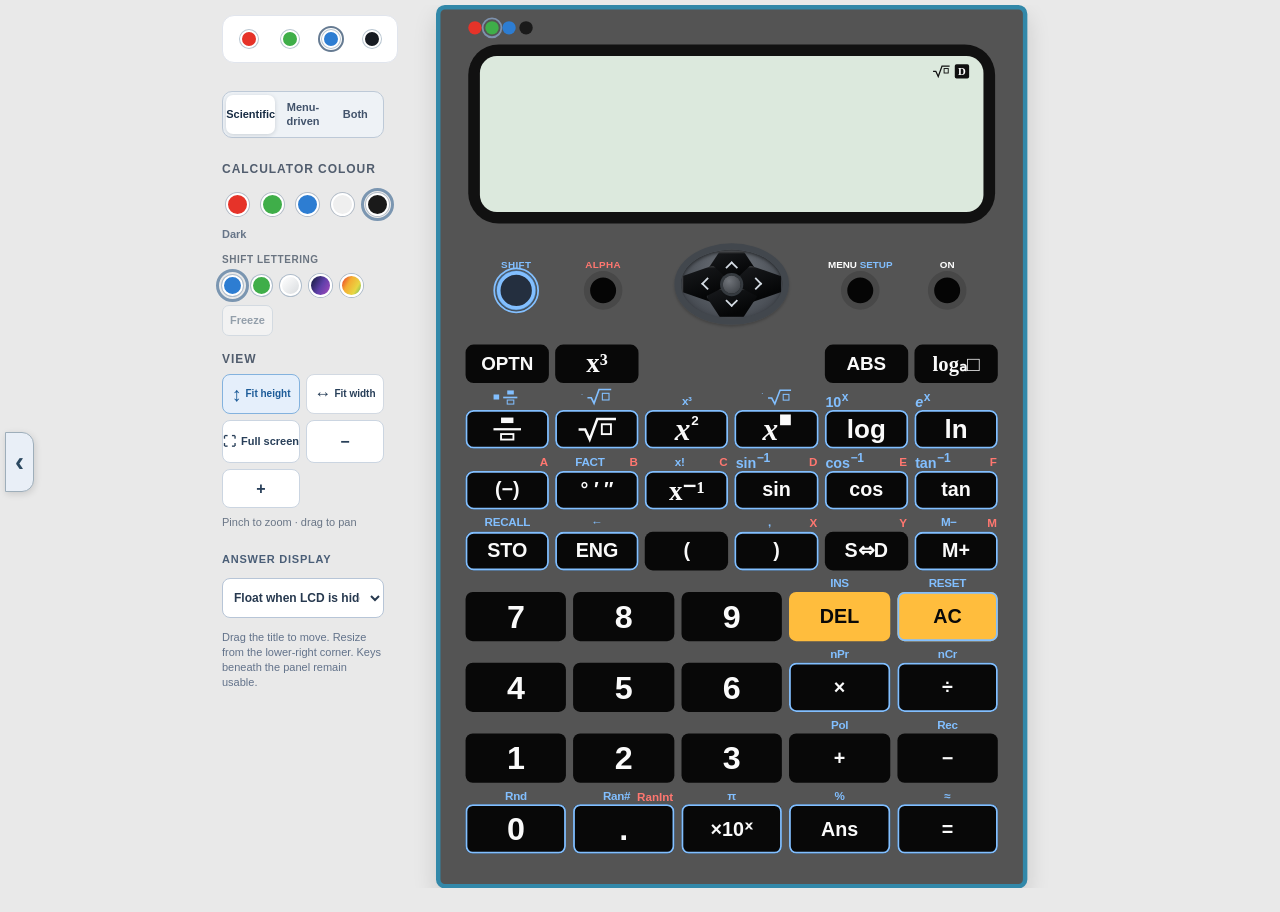
==== index.html @ 98db5b5f "Stretch the scientific LCD status row to the right edge" ====
<!doctype html><html lang="en"><head><meta charset="UTF-8"><meta name="viewport" content="width=device-width, initial-scale=1"><link rel="icon" type="image/svg+xml" href="./favicon.svg?v=1" sizes="any"><title>Cal</title><style>
:root{font-family:Arial,Helvetica,sans-serif;color:#1b1b1b}*{box-sizing:border-box}body{margin:0;background:#eef0f3;padding:20px 8px 45px}.layout{margin:auto;max-width:950px;display:flex;gap:30px;align-items:flex-start;justify-content:center}.calculator{width:min(100%,540px);flex:none;background:#fcfcfb;border:2px solid #3a3a3a;border-radius:56px 56px 66px 66px;padding:29px 25px 32px;box-shadow:0 12px 35px #0002}.brand{display:flex;justify-content:space-between;align-items:center;font-size:15px;font-weight:700}.brand strong{font-size:21px;letter-spacing:2px}.brandtitle{text-align:center;letter-spacing:5px;color:#83365b;font-size:21px;font-weight:700;margin:21px 0 13px}.screenframe{border:2px solid #333;border-radius:22px;padding:19px 15px 17px;margin-bottom:21px}.screen{height:138px;border:2px solid #555;border-radius:12px;background:#e3ebdc;padding:10px;display:flex;flex-direction:column;justify-content:space-between;overflow:hidden}.status{font-size:12px;display:flex;gap:15px}.expression{min-height:24px;text-align:right;font-size:18px;overflow-wrap:anywhere}.result{text-align:right;font-size:28px;font-weight:600;overflow-wrap:anywhere}.error{font-size:15px;color:#a00}.top{display:grid;grid-template-columns:1fr 1fr 2fr 1fr 1fr;align-items:center;gap:8px;margin:5px 0 18px}.roundgroup{text-align:center;font-size:12px;font-weight:bold}.roundgroup>button{width:49px;height:49px;border-radius:50%;background:white;border:3px double #333;cursor:pointer}.roundgroup .keylabel{display:block;font-size:11px}.active{background:#eee7a5!important}.roundgroup.alpha{color:#8a3459}.nav{border:3px double #333;border-radius:48%;display:grid;grid-template-columns:repeat(3,1fr);grid-template-rows:repeat(3,18px);padding:4px}.nav button{background:#f9f9f9;border:1px solid #444;cursor:pointer;font-size:14px}.nav button:first-child{grid-column:2}.nav button:nth-child(2){grid-column:1;grid-row:2}.nav button:nth-child(3){grid-column:3;grid-row:2}.nav button:nth-child(4){grid-column:2;grid-row:3}.keys{display:grid;grid-template-columns:repeat(6,minmax(0,1fr));column-gap:9px;row-gap:6px}.keys button{position:relative;min-width:0;padding:13px 1px 5px;height:67px;background:transparent;border:0;cursor:pointer;font-weight:700}.keys .keyname{display:flex;align-items:center;justify-content:center;border:2px solid #222;border-radius:8px;background:#fff;min-height:39px;font-size:clamp(13px,3vw,20px);white-space:nowrap;box-shadow:0 1px 0 #aaa}.keys button.number .keyname,.keys button.numeric .keyname{font-size:30px;border-radius:9px}.keys button.equal .keyname,.keys button.ac .keyname{border-radius:24px}.keys .upper{display:block;position:absolute;top:0;left:0;right:0;font-size:11px;height:13px;color:#828366;overflow:hidden;white-space:nowrap}.keys .upper:empty{display:none}.keys .alphas{color:#87365e}.keys button:active .keyname{background:#dce6f3;transform:translateY(1px)}.keys button:focus-visible{outline:3px solid #357edd;border-radius:8px}.spanrow{grid-column:span 6;display:grid;grid-template-columns:repeat(6,minmax(0,1fr));gap:9px}.spanrow.five{grid-template-columns:repeat(5,1fr)}.spanrow.five button{height:82px}.spanrow.five .keyname{min-height:55px}.side{flex:1;max-width:330px;background:white;border:1px solid #d4d8df;border-radius:15px;padding:19px}.side h1{font-size:19px}.side h2{font-size:16px}.side p{font-size:14px;line-height:1.45}.history{list-style:none;padding:0;max-height:300px;overflow:auto}.history li{margin:9px 0;border-bottom:1px solid #ddd}.history button{border:0;background:none;text-align:left;width:100%;cursor:pointer;overflow-wrap:anywhere}.history span{display:block;text-align:right;font-weight:bold}.clearhistory{padding:8px;background:#eee;border:1px solid #ccc;border-radius:7px}.muted{color:#555}.small{font-size:12px!important}@media(max-width:780px){.layout{display:block;max-width:540px}.calculator{width:100%;padding:22px 14px 26px;border-radius:42px}.side{max-width:none;margin-top:18px}.keys{gap:5px}.keys button{height:62px}.keys .keyname{font-size:15px;min-height:36px}.keys button.number .keyname,.keys button.numeric .keyname{font-size:26px}.spanrow{gap:5px}.spanrow.five{gap:5px}.spanrow.five button{height:77px}.top{gap:4px}.roundgroup>button{width:43px;height:43px}.brand strong{font-size:18px}}
</style><style id="reference-fidelity">
:root{--shift-label:#77713e;--alpha-label:#872c55}
body.night,body.dark,[data-theme="dark"]{--shift-label:#eee5a0;--alpha-label:#ff9cc8}
.roundgroup:first-child .keylabel{color:var(--shift-label);font-weight:800;letter-spacing:.4px}
.roundgroup.alpha .keylabel{color:var(--alpha-label);font-weight:800;letter-spacing:.4px}
.keys .upper{color:var(--shift-label);font-size:12px;font-weight:750;overflow:visible;letter-spacing:-.3px}
.keys .upper.alphas{color:var(--alpha-label)}
.top{grid-template-columns:1fr 1fr 2.6fr 1fr 1fr;gap:8px;align-items:start;margin:8px 0 10px}
.roundgroup>button{width:49px;height:49px;border:3px double currentColor}
.nav{width:100%;height:92px;border:4px double #333;border-radius:50%;transform:translateY(-6px);grid-template-rows:repeat(3,1fr);padding:6px;overflow:hidden}
.nav button{border:1.5px solid #333;background:#fff;font-size:15px}
.nav button:first-child{border-radius:50% 50% 12% 12%}
.nav button:nth-child(2){border-radius:50% 10% 10% 50%}
.nav button:nth-child(3){border-radius:10% 50% 50% 10%}
.nav button:nth-child(4){border-radius:12% 12% 50% 50%}
.keys .spanrow:first-child{display:grid;grid-template-columns:repeat(6,minmax(0,1fr));gap:9px;margin-top:0}
.keys .spanrow:first-child button{grid-column:span 1!important}
.keys .spanrow:first-child button:nth-child(1){grid-column:1!important}
.keys .spanrow:first-child button:nth-child(2){grid-column:2!important}
.keys .spanrow:first-child button:nth-child(3){grid-column:5!important}
.keys .spanrow:first-child button:nth-child(4){grid-column:6!important}
.keys .keyname{border:2px solid #171717;border-radius:9px}
.keys button:focus-visible .keyname{outline:2px solid #2474cf;outline-offset:2px}
.keys button[data-key="square"] .keyname,.keys button[data-key="sqrt"] .keyname,.keys button[data-key="^"] .keyname{font-family:Georgia,'Times New Roman',serif;font-style:italic;font-size:24px}
@media(max-width:570px){.nav{height:76px}.top{gap:3px}.keys .spanrow:first-child{gap:5px}.keys .upper{font-size:10px}.roundgroup>button{width:40px;height:40px}}
</style><style id="alpha-legends">
:root{--secondary-ink:#827d4d;--alpha-ink:#89365d}
body.theme-dark,body.dark{--secondary-ink:#e5d58d;--alpha-ink:#ffa5d3}
.keys button[data-alpha]{position:relative}
.keys .alpha-legend{position:absolute;top:0;right:2px;z-index:1;color:var(--alpha-ink);font-family:Arial,sans-serif;font-weight:800;font-size:13px}
.keys button[data-alpha] .upper{text-align:left;padding-left:4px;padding-right:20px;color:var(--secondary-ink)}
.keys button[data-alpha] .keyname{font-family:inherit}
#keys button[data-alpha].alpha-ready .keyname{color:var(--alpha-ink)}
</style><style id="casio-dark-reference">
:root{--shift-label:#ffd34d;--alpha-label:#f16a7a;--secondary-ink:#ffd34d;--alpha-ink:#f16a7a}
body{background:#e9e9e9!important;color:#f4f4f4}
.calculator{background:#545454!important;border:2px solid #404040!important;box-shadow:0 8px 25px #0002!important}
.brand{color:#fff}.brandtitle{color:#ff7a89!important}
.screenframe{background:#111;border:0!important;border-radius:34px!important;padding:14px!important}
.screen{background:#d8e4d7!important;color:#131b16!important;border:0!important;border-radius:18px!important}
.screen .status,.screen .expression,.screen .result{color:#111!important}
.keys .keyname{background:#080808!important;color:#fafafa!important;border:0!important;border-radius:11px!important;box-shadow:none!important}
.keys .keyname:active,.keys button:active .keyname{background:#242424!important}
.keys button.ac .keyname,.keys button[data-key="DEL"] .keyname{background:#ffbe3f!important;color:#080808!important}
.keys .upper{color:#ffd34d!important}
.keys .alpha-legend,.keys .upper.alphas{color:#ff798c!important}
.keys button.alpha-ready .keyname{color:#ff9bae!important}
.roundgroup .keylabel{color:#fff!important}
.roundgroup:first-child .keylabel{color:#ffd34d!important}
.roundgroup.alpha .keylabel{color:#ff798c!important}
.roundgroup>button{background:#050505!important;border:7px solid #484848!important;box-shadow:none!important}
.roundgroup>button.active{background:#ffe07b!important}
.nav{background:#444!important;border:9px solid #474747!important;border-radius:50%!important}
.nav button{background:#050505!important;border:1px solid #484848!important;color:#fff!important}
.side{background:#404040!important;color:#fff!important;border-color:#676767!important}
.side .muted,.side .small,.side .extnote{color:#ddd!important}
.side button,.side .extgrid button{background:#171717!important;color:#fff!important;border:1px solid #888!important}
.side .history li{border-color:#666!important}
.theme-switch{display:flex;align-items:center;justify-content:center;gap:8px;margin:0 auto 15px;max-width:540px}
.theme-switch button{border:1px solid #555;border-radius:20px;padding:8px 16px;background:#202020;color:#fff;font-weight:700;cursor:pointer}
.theme-switch button[aria-pressed="true"]{background:#ffbe3f;color:#111;border-color:#ffbe3f}
body.light{background:#eef0f3!important;color:#202020}
body.light .calculator{background:#fcfcfb!important;border-color:#444!important}
body.light .screenframe{background:#fafafa!important;border:2px solid #444!important}
body.light .screen{background:#e3ebdc!important}
body.light .keys .keyname{background:#fff!important;color:#151515!important;border:2px solid #202020!important}
body.light .keys button.ac .keyname,body.light .keys button[data-key="DEL"] .keyname{background:#fff!important;color:#111!important}
body.light .keys .upper{color:#827d4d!important}
body.light .keys .alpha-legend{color:#8a365c!important}
body.light .roundgroup>button{background:#fff!important;border:3px double #333!important}
body.light .nav{background:#fff!important;border:4px double #333!important}
body.light .nav button{background:#fff!important;color:#111!important}
body.light .side{background:#fff!important;color:#111!important;border-color:#ccc!important}
body.light .side .muted,body.light .side .small,body.light .side .extnote{color:#555!important}
body.light .side button,body.light .side .extgrid button{background:#eee!important;color:#111!important}
body.light .roundgroup .keylabel{color:#111!important}
body.light .roundgroup:first-child .keylabel{color:#827d4d!important}
body.light .roundgroup.alpha .keylabel{color:#8a365c!important}
body.light .theme-switch button{background:#fff;color:#111}
body.light .theme-switch button[aria-pressed="true"]{background:#333;color:#fff}
</style><style id="theme-controls-visible">
.theme-switch{position:sticky!important;top:0;z-index:9999;display:flex!important;justify-content:center!important;gap:9px!important;max-width:none!important;margin:0 auto 12px!important;padding:10px 12px!important;background:#202020!important;border-bottom:2px solid #ffbe3f!important;box-shadow:0 3px 14px #0004!important}
.theme-switch button{display:inline-flex!important;align-items:center;justify-content:center;min-width:115px!important;min-height:45px!important;font-size:16px!important;background:#353535!important;color:#fff!important;border:2px solid #999!important;border-radius:12px!important;cursor:pointer!important}
.theme-switch button[aria-pressed="true"]{background:#ffbe3f!important;color:#111!important;border-color:#ffbe3f!important}
body.light .theme-switch{background:#eeeeee!important;border-bottom-color:#555!important}
body.light .theme-switch button{color:#111!important;background:#fff!important}
body.light .theme-switch button[aria-pressed="true"]{background:#262626!important;color:#fff!important}
</style><style id="orange-action-keys">
/* Reference photograph: DEL and AC both amber/orange in night mode */
body:not(.light) #keys button[data-key="DEL"] .keyname,
body:not(.light) #keys button[data-key="AC"] .keyname,
body:not(.light) #keys button[data-main="DEL"] .keyname,
body:not(.light) #keys button[data-main="AC"] .keyname {
 background:#ffbd3d!important;color:#090909!important;
 border-color:#ffbd3d!important;
}
body:not(.light) #keys button[data-key="DEL"]:active .keyname,
body:not(.light) #keys button[data-key="AC"]:active .keyname {
 background:#ffd16d!important;
}
</style><style id="math-key-fidelity">
/* Casio-style engraved mathematical symbols, not Unicode fallback glyphs */
#keys button[data-key="frac"] .keyname,
#keys button[data-key="sqrt"] .keyname,
#keys button[data-key="square"] .keyname,
#keys button[data-key="^"] .keyname{
  font-family:Georgia,"Times New Roman",serif!important;
  font-size:clamp(25px,2.5vw,33px)!important;
  font-weight:700!important;line-height:1!important;
}
.math-frac{display:inline-flex;align-items:center;flex-direction:column;justify-content:center;width:28px;height:31px;gap:3px}
.math-frac .top-block{width:17px;height:9px;background:currentColor;display:block}
.math-frac .frac-rule{width:28px;height:3px;background:currentColor;display:block}
.math-frac .bottom-block{width:17px;height:8px;border:3px solid currentColor;display:block}
.math-root{display:inline-flex;align-items:center;justify-content:center;position:relative;font-family:Arial,sans-serif;font-size:35px;font-weight:750;height:40px;letter-spacing:-4px}
.math-root .root-slot{width:13px;height:13px;background:currentColor;display:inline-block;transform:translate(-4px,6px)}
.math-pow{font-style:italic;font-size:35px;line-height:1;display:inline-flex;align-items:flex-start;justify-content:center;min-width:38px}
.math-pow sup{font-family:Arial,sans-serif;font-size:15px;font-style:normal;font-weight:800;margin-left:1px;line-height:1;transform:translateY(0px)}
.math-pow .pow-slot{width:12px;height:12px;background:currentColor;display:inline-block;margin:0 0 0 2px;transform:translateY(1px)}
</style><style id="maths-compact-brand">
/* Four horizontal Maths dots and minimal top whitespace; retain existing day/night switch. */
.calculator{padding-top:12px!important}
.calculator .brand{height:36px!important;justify-content:center!important;margin:0 0 4px!important}
.calculator .brand svg{width:144px;height:28px;display:block}
.calculator .brandtitle{display:none!important}
.calculator .screenframe{margin-top:4px!important}
.theme-switch{margin-bottom:7px!important}

/* Layout and key sizing for the independent calculator. */
body{background:#eceff2;padding:0 10px 32px}
.layout{max-width:1210px;align-items:flex-start;gap:22px}
.theme-switch{position:static!important;background:transparent!important;border:0!important;box-shadow:none!important;padding:5px 8px!important;margin:0 auto 6px!important}
.theme-switch button{min-height:34px!important;min-width:82px!important;font-size:13px!important;padding:4px 12px!important}
.calculator{width:min(100%,660px)!important;flex:none;background:#545454!important;border:5px solid #3288a9!important;border-radius:10px!important;padding:0 28px 27px!important;box-shadow:0 12px 26px #0002!important}
.model-band{font-family:Georgia,serif;background:#3288a9;color:#f9fbff;font-size:23px;line-height:1.1;padding:7px 15px 9px;margin:0 -28px 11px;letter-spacing:.3px}
.calculator .brand{height:39px!important;justify-content:space-between!important;margin:0 4px 9px!important}
.calculator .brand svg{width:112px!important;height:26px!important}
.model-mark{color:#f27c8b;font-family:ui-monospace,'Courier New',monospace;font-size:23px;letter-spacing:4px;font-weight:750;white-space:nowrap}
.calculator .screenframe{background:#111!important;border:0!important;border-radius:34px!important;padding:13px!important;margin:2px 3px 17px!important}
.calculator .screen{height:174px!important;background:#d7e5d9!important;border-radius:19px!important;border:0!important;padding:9px 16px 12px!important}
.calculator .status{font-family:Georgia,'Times New Roman',serif;font-size:18px;font-weight:800;gap:26px;min-height:22px}
.calculator .expression{font-family:Georgia,'Times New Roman',serif;text-align:left;font-size:31px;min-height:40px;letter-spacing:.2px;line-height:1.2;overflow-wrap:anywhere}
.calculator .result{font-family:Georgia,'Times New Roman',serif;font-size:36px;text-align:right;font-weight:650;min-height:42px;line-height:1.2}
.calculator .top{grid-template-columns:1fr 1fr 2.7fr 1fr 1fr;gap:6px;margin:0 0 11px}
.calculator .roundgroup .keylabel{font-size:13px;white-space:nowrap}
.calculator .roundgroup>button{height:51px;width:51px}
.calculator .nav{height:82px!important;transform:none}
.calculator .keys{column-gap:8px;row-gap:1px}
.calculator .keys button{height:66px;padding:13px 0 2px}
.calculator .keys .keyname{min-height:44px;font-size:22px;border-radius:10px!important}
.calculator .keys .upper{font-size:13px;line-height:13px;height:14px;top:-1px}
.calculator .keys .alpha-legend{top:-1px;right:5px;font-size:13px}
.calculator .keys button.number .keyname{font-size:33px}
.calculator .keys .spanrow:first-child{margin-bottom:5px}
.calculator .keys .spanrow.five{gap:8px}
.calculator .keys .spanrow.five button{height:77px}
.calculator .keys .spanrow.five .keyname{min-height:55px;border-radius:10px!important}
.calculator .keys .spanrow.five button.ac .keyname{border-radius:17px!important}
.calculator .side{max-width:320px}
body.light .calculator{background:#f3f3f3!important;border-color:#6f91a1!important}
body.light .model-band{background:#6f91a1;color:white}
body.light .model-mark{color:#88365a}
body.light .screenframe{background:#f2f2f2!important;border:2px solid #363636!important}
body.light .screen{background:#e3ebdc!important}
@media(max-width:1040px){.layout{max-width:660px;display:block}.calculator{margin:0 auto}.side{max-width:660px;margin-top:16px}}
@media(max-width:700px){body{padding:0 5px 18px}.calculator{width:100%!important;padding:0 13px 18px!important}.model-band{margin:0 -13px 7px;padding:6px 10px;font-size:18px}.model-mark{font-size:18px;letter-spacing:2px}.calculator .screenframe{margin:2px 0 12px!important}.calculator .screen{height:135px!important;padding:7px 12px!important}.calculator .expression{font-size:24px}.calculator .result{font-size:30px}.calculator .roundgroup>button{height:39px;width:39px}.calculator .roundgroup .keylabel{font-size:9px}.calculator .nav{height:67px!important}.calculator .keys{column-gap:4px}.calculator .keys .spanrow.five{gap:4px}.calculator .keys button{height:56px}.calculator .keys .keyname{font-size:15px;min-height:35px}.calculator .keys .spanrow.five button{height:65px}.calculator .keys .spanrow.five .keyname{min-height:47px}.calculator .keys .upper,.calculator .keys .alpha-legend{font-size:9px}.calculator .keys button.number .keyname{font-size:27px}}
/* Quiet, unbranded interface: four coloured dots are the sole identity. */
body{background:#f3f4f6}
.calculator{padding-top:8px!important}
.calculator .brand{display:flex!important;justify-content:center!important;height:25px!important;margin:0 0 3px!important}
.calculator .brand svg{width:105px!important;height:25px!important}
.calculator .screenframe{margin-top:3px!important}
.sqrt-glyph{display:inline-flex;align-items:flex-start;justify-content:center;font-family:Georgia,'Times New Roman',serif;font-size:31px;line-height:1;letter-spacing:0}
.sqrt-hook{display:inline-block;font-weight:500;transform:translateY(1px)}
.sqrt-radicand{display:inline-block;border-top:2px solid currentColor;min-width:15px;height:23px;line-height:19px;font-family:Arial,sans-serif;font-size:15px;transform:translate(-2px,4px);letter-spacing:0}
body.light .calculator{background:#fdfdfd!important;border-color:#b0b0b0!important}
body.light .screenframe{border-color:#333!important}
.model-mark,.model-band{display:none!important}
.side[hidden],.extension-panel[hidden]{display:none!important}
@media(max-width:700px){.calculator .brand{height:23px!important}.calculator .brand svg{height:22px!important}.sqrt-glyph{font-size:25px}.sqrt-radicand{height:19px;min-width:13px;font-size:13px;line-height:16px}}

/* Two-tone daytime face: dark shell, light key bed, white keys.
   Four coloured dots remain the only visual identity. */
body.light{background:#edf0f3!important;color:#151b22!important}
body.light .calculator{
 background:#545d67!important;
 border:3px solid #434a53!important;
 border-radius:21px!important;
 padding:8px 19px 22px!important;
 box-shadow:0 9px 27px #17202b22!important;
}
body.light .calculator .brand{
 height:27px!important;
 margin:0 auto 5px!important;
}
body.light .calculator .brand svg{height:26px!important;width:116px!important}
body.light .calculator .screenframe{
 background:#141b21!important;
 border:0!important;
 border-radius:28px!important;
 margin:4px 0 12px!important;
 padding:12px!important;
 box-shadow:0 2px 0 #242a31!important;
}
body.light .calculator .screen{
 background:#dbe7dc!important;
 color:#111!important;
 border-radius:15px!important;
}
body.light .calculator .expression{font-size:32px!important;font-weight:500!important}
body.light .calculator .result{font-size:39px!important;font-weight:650!important}
body.light .calculator .status{font-size:17px!important}
body.light .calculator .top,
body.light .calculator .keys{
 background:#d9dde3!important;
 border-left:1px solid #aeb5bf!important;
 border-right:1px solid #aeb5bf!important;
}
body.light .calculator .top{
 border-top:1px solid #aeb5bf!important;
 border-radius:15px 15px 0 0!important;
 margin:0!important;
 padding:11px 14px 7px!important;
}
body.light .calculator .keys{
 border-bottom:1px solid #aeb5bf!important;
 border-radius:0 0 15px 15px!important;
 padding:2px 14px 14px!important;
}
body.light .calculator .roundgroup .keylabel{
 color:#17212c!important;
 font-weight:800!important;
 font-size:12px!important;
}
body.light .calculator .roundgroup:first-child .keylabel{color:#195b9d!important}
body.light .calculator .roundgroup.alpha .keylabel{color:#e63329!important}
body.light .calculator .roundgroup>button{
 background:#fff!important;
 border:3px solid #606772!important;
 box-shadow:0 1px 1px #0002!important;
}
body.light .calculator #shift{border-color:#e9bf42!important}
body.light .calculator #shift.active{background:#fff2bd!important}
body.light .calculator #alpha{border-color:#d27a76!important}
body.light .calculator #alpha.active{background:#ffe3e0!important}
body.light .calculator .nav{
 background:#545d67!important;
 border:8px solid #c7cdd6!important;
 box-shadow:inset 0 1px 2px #0004!important;
}
body.light .calculator .nav button{
 background:#f8fafc!important;
 color:#151b22!important;
 border:1px solid #747b85!important;
}
body.light #keys .keyname{
 background:#fff!important;
 color:#11151b!important;
 border:1.5px solid #8a929d!important;
 border-radius:9px!important;
 box-shadow:0 2px 0 #9ea5b0!important;
 font-weight:750!important;
}
body.light #keys button.number .keyname{font-size:34px!important}
body.light #keys button:not(.number) .keyname{font-size:20px}
body.light #keys .upper{
 color:#195b9d!important;
 font-weight:800!important;
 font-size:13px!important;
}
body.light #keys .alpha-legend,
body.light #keys .upper.alphas{color:#e63329!important;font-weight:800!important}
body.light #keys button[data-alpha].alpha-ready .keyname{
 color:#11151b!important;
 outline:2px solid #e63329!important;
 outline-offset:-2px;
}
body.light #keys button[data-key="DEL"] .keyname,
body.light #keys button[data-key="AC"] .keyname{
 background:#ffbd3d!important;
 color:#16191d!important;
 border:1.5px solid #e4a329!important;
 box-shadow:0 2px 0 #bc8422!important;
}
body.light #keys button:active .keyname{background:#e5ebf3!important;transform:translateY(1px)}
body.light #keys button[data-key="DEL"]:active .keyname,
body.light #keys button[data-key="AC"]:active .keyname{background:#ffd57a!important}
body.light .theme-switch{background:transparent!important;border:0!important;box-shadow:none!important}
body.light .theme-switch button{
 background:#f9fafb!important;
 border:1px solid #9399a2!important;
 color:#28303a!important;
}
body.light .theme-switch button[aria-pressed="true"]{
 background:#545d67!important;
 border-color:#545d67!important;
 color:#fff!important;
}
@media(max-width:700px){
 body.light .calculator{padding:6px 8px 12px!important;border-radius:13px!important}
 body.light .calculator .top{padding:8px 5px 5px!important}
 body.light .calculator .keys{padding:1px 5px 9px!important}
 body.light #keys .upper,body.light #keys .alpha-legend{font-size:11px!important}
 body.light #keys button.number .keyname{font-size:29px!important}
 body.light .calculator .expression{font-size:26px!important}
 body.light .calculator .result{font-size:32px!important}
 body.light .calculator .screenframe{padding:8px!important}
}
</style><link rel="stylesheet" href="day-theme.css?v=38"><link rel="stylesheet" href="calculator-key-glow.css?v=1"><link rel="stylesheet" href="calculator-display.css?v=8"><style>.secondary-route{max-width:660px;margin:4px auto 18px;text-align:center}.secondary-route a{font:500 12px Arial,Helvetica,sans-serif;color:#5f6878;text-decoration:none;border-bottom:1px dotted #a5abb4;padding:3px 4px}.secondary-route a:hover,.secondary-route a:focus-visible{text-decoration:underline;color:#244e80}body:not(.light) .secondary-route a{color:#343c48}</style><style id="shift-ink-selection">
/* Selection is exactly one of Blue/Green/Orange/Galaxy/Rainbow.
   No colour animation outside the SHIFT legends. */
.skin-rail .shift-colour-picker button[aria-pressed="true"]{
  outline:3px solid #7b96b1!important;
  outline-offset:3px!important;
}
.skin-rail .shift-colour-picker button[aria-pressed="false"]{
  outline:none!important;
}
.skin-rail .shift-colour-picker button:focus-visible{
  outline:3px solid #246eb4!important;outline-offset:3px!important;
}
</style><style id="shift-spatial-outlines">
/* Galaxy/Rainbow: one smooth 2D travelling colour field across the face.
   Key faces, text, LCD glass, dimensions, and four-dot site logo are unchanged. */
html body:is([data-shift-ink-mode="galaxy"],[data-shift-ink-mode="rainbow"])
  .calc-viewport .calc-stage>.calculator{
  border-color:var(--shift-spatial-outline,#82bfff)!important;
}
html body:is([data-shift-ink-mode="galaxy"],[data-shift-ink-mode="rainbow"])
  .calculator #keys button .keyname{
  border-color:var(--shift-spatial-outline,#82bfff)!important;
}
html body:is([data-shift-ink-mode="galaxy"],[data-shift-ink-mode="rainbow"])
  .calculator #keys button[data-alt]:not([data-alt=""]) .keyname{
  outline-color:var(--shift-spatial-outline,#82bfff)!important;
}
html body:is([data-shift-ink-mode="galaxy"],[data-shift-ink-mode="rainbow"])
  .calculator .top #shift:not(:focus-visible){
  border-color:var(--shift-spatial-outline,#82bfff)!important;
  outline-color:var(--shift-spatial-outline,#82bfff)!important;
}
@media(prefers-reduced-motion:reduce){
  html body:is([data-shift-ink-mode="galaxy"],[data-shift-ink-mode="rainbow"])
    #keys button .keyname{transition:none!important}
}
</style><style id="shift-neutral-freeze">body[data-shift-colour="neutral"]{--chosen-shift:#576170;--chosen-shift-ring:#687384;--chosen-shift-bg:#e8e9eb}
body.dark[data-shift-colour="neutral"]{--chosen-shift:#d5d7da;--chosen-shift-ring:#ccd1d5;--chosen-shift-bg:#4a4f55}
.skin-rail .shift-colour-picker .swatch-neutral{background:linear-gradient(135deg,#fff,#d9dcdf)!important}
.skin-rail .shift-colour-picker .shift-freeze{font:700 11px Arial,sans-serif;min-height:31px;padding:5px 7px;border:1px solid #b9c9d8;border-radius:7px;background:#fff;color:#2d4660;cursor:pointer}
.skin-rail .shift-colour-picker .shift-freeze[aria-pressed="true"]{background:#233b57;color:#fff}
.skin-rail .shift-colour-picker .shift-freeze:disabled{opacity:.45;cursor:default}
</style><style id="scientific-key-legibility-20261115">
/* Keycap typography refined against the CW reference: preserve geometry,
   controls, display sizing and the user's existing colour themes. */
html body .calc-viewport .calculator #keys button[data-key="opt"] .keyname,
html body .calc-viewport .calculator #keys button[data-key="abs"] .keyname{
 font-size:clamp(17px,2.15vw,21px)!important;
 font-weight:850!important;
}
html body .calc-viewport .calculator #keys button[data-key="cube"] .keyname,
html body .calc-viewport .calculator #keys button[data-key="inversepower"] .keyname{
 font-family:"Cambria Math",Georgia,serif!important;
 font-size:clamp(24px,2.9vw,30px)!important;
 font-weight:800!important;
 letter-spacing:0!important;
}
html body .calc-viewport .calculator #keys button[data-key="logbase"] .keyname{
 font-family:"Cambria Math",Georgia,serif!important;
 font-size:clamp(17px,2.2vw,23px)!important;
 font-weight:800!important;
}
html body .calc-viewport .calculator #keys button[data-key="ln"] .keyname,
html body .calc-viewport .calculator #keys button[data-key="log"] .keyname{
 font-size:clamp(24px,2.65vw,29px)!important;
 font-weight:850!important;
}
@media(max-width:570px){
 html body .calc-viewport .calculator #keys button[data-key="opt"] .keyname,
 html body .calc-viewport .calculator #keys button[data-key="abs"] .keyname{font-size:17px!important}
 html body .calc-viewport .calculator #keys button[data-key="logbase"] .keyname{font-size:17px!important}
 html body .calc-viewport .calculator #keys button[data-key="cube"] .keyname,
 html body .calc-viewport .calculator #keys button[data-key="inversepower"] .keyname{font-size:23px!important}
}
</style><style id="lcd-status-indicators">
/* Give the status row the full LCD width, even when the expression is empty. */
.calc-viewport .calculator .screen:not(.lcd-menu-mode){
  grid-template-columns:minmax(0,1fr);
}
.calc-viewport .calculator .screen .status{
  display:flex;align-items:center;gap:5px;min-height:18px;flex:none;
}
.calc-viewport .calculator .screen .status #shiftStatus{order:-2;font:800 12px/1 Georgia,serif}
.calc-viewport .calculator .screen .status #calc-root-indicator{
  display:block;
  margin-left:auto;width:20px;height:16px;color:inherit;
}
.calc-viewport .calculator .screen .status #calc-root-indicator svg{display:block;width:100%;height:100%}
.calc-viewport .calculator .screen .status #mode{
  display:inline-flex;align-items:center;justify-content:center;
  min-width:16px;height:16px;margin:0;padding:0;border:0;border-radius:2px;
  background:#101010;color:#fff;
  font:800 12px/1 Georgia,serif;
}
</style></head><body class="dark"><main class="layout"><aside class="skin-rail" aria-label="Maths identity and calculator skins"><nav class="site-nav four-dot-links" aria-label="Quick links: A Apps, B Book, C Calculator, D Desmos"><a class="site-nav-link nav-red" href="https://ronandownes.github.io/maths/" aria-label="A — Apps" title="A · Apps"><i aria-hidden="true"></i></a><a class="site-nav-link nav-green" href="https://ronandownes.github.io/book/" aria-label="B — Maths Book" title="B · Maths Book"><i aria-hidden="true"></i></a><a class="site-nav-link nav-blue" href="https://ronandownes.github.io/calculator/" aria-label="C — Calculator" aria-current="page" title="C · Calculator"><i aria-hidden="true"></i></a><a class="site-nav-link nav-black" href="https://www.desmos.com/calculator" aria-label="D — Desmos graphing calculator" title="D · Desmos" target="_blank" rel="noopener noreferrer"><i aria-hidden="true"></i></a></nav><nav class="calculator-type-tabs" aria-label="Calculator type"><a href="./" aria-current="page" aria-label="Scientific calculator, selected">Scientific</a><a href="./menu/" aria-label="Open menu-driven calculator">Menu-driven</a><a href="./compare/" aria-label="Compare both calculators side by side">Both</a></nav><nav class="calculator-chooser" aria-label="Calculator designs and skins"><div class="model-selector" aria-label="Scientific calculator skins"><span class="skin-label">Calculator colour</span><div class="model-palette" role="group" aria-label="Scientific colours"><button type="button" class="skin-dot skin-red" data-science-skin="pink" aria-label="Scientific pastel pink" title="Pastel pink" aria-pressed="false"></button><button type="button" class="skin-dot skin-green" data-science-skin="mint" aria-label="Scientific pastel green" title="Pastel green" aria-pressed="false"></button><button type="button" class="skin-dot skin-blue" data-science-skin="blue" aria-label="Scientific pastel blue" title="Pastel blue" aria-pressed="false"></button><button type="button" class="skin-dot skin-orange" data-science-skin="orange" aria-label="Scientific warm orange" title="Warm orange" aria-pressed="false"></button><button type="button" class="skin-dot skin-neutral" id="toggleNeutralSkin" aria-label="Scientific dark skin, click for light" title="Toggle Dark / Light" aria-pressed="true"></button></div><span class="skin-status" id="scienceSkinStatus">Dark</span><div class="shift-colour-picker" role="group" aria-label="Second-function lettering colour"><span class="shift-colour-title">SHIFT lettering</span><button type="button" class="shift-swatch swatch-blue" data-shift-colour="blue" aria-label="Blue second functions" title="Blue second functions" aria-pressed="true"></button><button type="button" class="shift-swatch swatch-green" data-shift-colour="green" aria-label="Green second functions" title="Green second functions" aria-pressed="false"></button><button type="button" class="shift-swatch swatch-neutral" data-shift-colour="neutral" aria-label="Neutral grey second functions" title="Neutral grey second functions" aria-pressed="false"></button><button type="button" class="shift-effect-option effect-galaxy" data-shift-effect="galaxy" aria-label="Galaxy: slowly moving dark SHIFT lettering colours" aria-pressed="false" title="Galaxy · slowly moving dark SHIFT colours"></button><button type="button" class="shift-effect-option effect-rainbow" data-shift-effect="rainbow" aria-label="Rainbow: slowly moving bright SHIFT lettering colours" aria-pressed="false" title="Rainbow · slowly moving bright SHIFT colours"></button><button type="button" class="shift-freeze" id="shiftFreeze" aria-pressed="false" disabled title="Pause or resume the moving SHIFT and outline colours">Freeze</button></div></div></nav><div class="size-choice" role="group" aria-label="Calculator viewing controls"><span class="skin-label">View</span><div class="size-controls"><button id="fitHeight" type="button" title="Fit Height" aria-label="Fit Height" aria-pressed="false">↕ <span>Fit height</span></button><button id="fitWidth" type="button" title="Fit Width" aria-label="Fit Width" aria-pressed="false">↔ <span>Fit width</span></button><button id="fullScreenCalc" type="button" title="Full Screen — calculator only" aria-label="Show calculator full screen" aria-pressed="false">⛶ <span>Full screen</span></button><button id="zoomOut" type="button" title="Zoom Out" aria-label="Zoom Out">−</button><button id="zoomIn" type="button" title="Zoom In" aria-label="Zoom In">+</button></div><span class="size-hint">Pinch to zoom · drag to pan</span><label class="floating-answer-setting" for="floatingAnswerMode">Answer display</label><select id="floatingAnswerMode" aria-label="Choose where to show the answer"><option value="auto">Float when LCD is hidden</option><option value="always">Floating duplicate</option><option value="bottom">Below keypad</option><option value="off">Off — LCD only</option></select><span class="floating-answer-note">Drag the title to move. Resize from the lower-right corner. Keys beneath the panel remain usable.</span></div></aside><div class="calc-viewport" aria-label="Zoomable calculator viewport"><button type="button" id="toggleCalculatorRail" class="calculator-rail-toggle" aria-label="Hide calculator controls" aria-expanded="true" title="Hide or show controls">‹</button><button class="calc-fullscreen-exit" id="exitFullScreenCalc" type="button" aria-label="Leave full-screen calculator">✕ Exit full screen</button><div class="calc-stage"><section class="calculator" aria-label="Calculator"><header class="calc-header"><div class="brand lcd-palette" role="group" aria-label="Choose calculator display background"><button class="tone-dot tone-red" type="button" data-lcd-tone="red" aria-label="Red display" title="Red display" aria-pressed="false"></button><button class="tone-dot tone-green" type="button" data-lcd-tone="green" aria-label="Green display" title="Green display" aria-pressed="true"></button><button class="tone-dot tone-blue" type="button" data-lcd-tone="blue" aria-label="Blue display" title="Blue display" aria-pressed="false"></button><button class="tone-dot tone-grey" type="button" data-lcd-tone="grey" aria-label="Grey display" title="Grey display" aria-pressed="false"></button></div></header><div class="screenframe"><div class="screen" role="status" aria-live="polite"><div class="status"><span id="calc-root-indicator" role="img" aria-label="Calculate mode"><svg viewBox="0 0 52 40" xmlns="http://www.w3.org/2000/svg" focusable="false"><path d="M2 20 H10 L17 35 L28 5 H50" fill="none" stroke="currentColor" stroke-width="3.7" stroke-linejoin="miter"/><rect x="34" y="12" width="12" height="13" fill="none" stroke="currentColor" stroke-width="2.7"/></svg></span><span id="mode">D</span><span id="shiftStatus"></span></div><div id="expression" class="expression"></div><div id="result" class="result"></div></div></div><div class="top"><div class="roundgroup"><span class="keylabel">SHIFT</span><button id="shift" aria-label="Toggle second functions"></button></div><div class="roundgroup alpha"><span class="keylabel">ALPHA</span><button id="alpha" aria-label="Alpha mode"></button></div><div class="nav" id="nav" role="group" aria-label="Four-way navigation"><button type="button" data-nav="up" aria-label="Up"><span class="nav-chevron" aria-hidden="true"></span></button><button type="button" data-nav="left" aria-label="Left"><span class="nav-chevron" aria-hidden="true"></span></button><button type="button" data-nav="right" aria-label="Right"><span class="nav-chevron" aria-hidden="true"></span></button><button type="button" data-nav="down" aria-label="Down"><span class="nav-chevron" aria-hidden="true"></span></button></div><div class="roundgroup"><span class="keylabel">MENU <em style="color:var(--shift-label);font-style:normal">SETUP</em></span><button id="angle" aria-label="Switch angle mode"></button></div><div class="roundgroup"><span class="keylabel">ON</span><button id="on" aria-label="On"></button></div></div><div class="keys" id="keys"><div class="spanrow"><button style="grid-column:span 2" data-main="OPTN" data-key="opt" data-alt="" data-altkey=""><span class="upper"></span><span class="keyname">OPTN</span></button><button style="grid-column:span 2" data-main="x³" data-key="cube" data-alt="" data-altkey=""><span class="upper"></span><span class="keyname">x³</span></button><button style="grid-column:span 1" data-main="ABS" data-key="abs" data-alt="" data-altkey=""><span class="upper"></span><span class="keyname">ABS</span></button><button style="grid-column:span 1" data-main="logₐ□" data-key="logbase" data-alt="" data-altkey=""><span class="upper"></span><span class="keyname">logₐ□</span></button></div><div class="spanrow "><button class="" data-main="▤" data-key="frac" data-alt="▣" data-altkey="mixed"><span class="upper">▣</span><span class="keyname">▤</span></button><button class="" data-main="√" data-key="sqrt" data-alt="∛" data-altkey="cbrt"><span class="upper">∛</span><span class="keyname">√</span></button><button class="" data-main="x²" data-key="square" data-alt="x³" data-altkey="cube"><span class="upper">x³</span><span class="keyname">x²</span></button><button class="" data-main="xʸ" data-key="^" data-alt="ⁿ√" data-altkey="root"><span class="upper">ⁿ√□</span><span class="keyname">xʸ</span></button><button class="" data-main="log" data-key="log" data-alt="10ˣ" data-altkey="pow10"><span class="upper"><span class="shift-notation"><span class="power-base">10</span><sup>x</sup></span></span><span class="keyname">log</span></button><button class="" data-main="ln" data-key="ln" data-alt="eˣ" data-altkey="exp"><span class="upper"><span class="shift-notation"><span class="power-base italic">e</span><sup>x</sup></span></span><span class="keyname">ln</span></button></div><div class="spanrow "><button class="" data-main="(−)" data-key="negate" data-alt="A" data-altkey="negate" data-alpha="A"><span class="upper"></span><span class="keyname">(−)</span></button><button class="" data-main="° ′ ″" data-key="dms" data-alt="FACT" data-altkey="primefact" data-alpha="B"><span class="upper">FACT</span><span class="keyname">° ′ ″</span></button><button class="" data-main="x⁻¹" data-key="inversepower" data-alt="x!" data-altkey="factorial" data-alpha="C"><span class="upper">x!</span><span class="keyname">x⁻¹</span></button><button class="" data-main="sin" data-key="sin" data-alt="sin⁻¹" data-altkey="asin" data-alpha="D"><span class="upper"><span class="shift-notation"><span class="power-base">sin</span><sup>−1</sup></span></span><span class="keyname">sin</span></button><button class="" data-main="cos" data-key="cos" data-alt="cos⁻¹" data-altkey="acos" data-alpha="E"><span class="upper"><span class="shift-notation"><span class="power-base">cos</span><sup>−1</sup></span></span><span class="keyname">cos</span></button><button class="" data-main="tan" data-key="tan" data-alt="tan⁻¹" data-altkey="atan" data-alpha="F"><span class="upper"><span class="shift-notation"><span class="power-base">tan</span><sup>−1</sup></span></span><span class="keyname">tan</span></button></div><div class="spanrow "><button class="" data-main="STO" data-key="sto" data-alt="RECALL" data-altkey="recall"><span class="upper">RECALL</span><span class="keyname">STO</span></button><button class="" data-main="ENG" data-key="eng" data-alt="←" data-altkey="left"><span class="upper">←</span><span class="keyname">ENG</span></button><button class="" data-main="(" data-key="(" data-alt="" data-altkey=""><span class="upper"></span><span class="keyname">(</span></button><button class="" data-main=")" data-key=")" data-alt="," data-altkey="comma" data-alpha="X"><span class="upper">,</span><span class="keyname">)</span></button><button class="" data-main="S⇔D" data-key="sd" data-alt="" data-altkey="" data-alpha="Y"><span class="upper"></span><span class="keyname">S⇔D</span></button><button class="" data-main="M+" data-key="mplus" data-alt="M−" data-altkey="mminus" data-alpha="M"><span class="upper">M−</span><span class="keyname">M+</span></button></div><div class="spanrow five"><button class="number" data-main="7" data-key="7" data-alt="" data-altkey=""><span class="upper"></span><span class="keyname">7</span></button><button class="number" data-main="8" data-key="8" data-alt="" data-altkey=""><span class="upper"></span><span class="keyname">8</span></button><button class="number" data-main="9" data-key="9" data-alt="" data-altkey=""><span class="upper"></span><span class="keyname">9</span></button><button class="" data-main="DEL" data-key="DEL" data-alt="" data-altkey="right"><span class="upper">INS</span><span class="keyname">DEL</span></button><button class="" data-main="AC" data-key="AC" data-alt="RESET" data-altkey="reset"><span class="upper">RESET</span><span class="keyname">AC</span></button></div><div class="spanrow five"><button class="number" data-main="4" data-key="4" data-alt="" data-altkey=""><span class="upper"></span><span class="keyname">4</span></button><button class="number" data-main="5" data-key="5" data-alt="" data-altkey=""><span class="upper"></span><span class="keyname">5</span></button><button class="number" data-main="6" data-key="6" data-alt="" data-altkey=""><span class="upper"></span><span class="keyname">6</span></button><button class="" data-main="×" data-key="×" data-alt="nPr" data-altkey="npr"><span class="upper">nPr</span><span class="keyname">×</span></button><button class="" data-main="÷" data-key="÷" data-alt="nCr" data-altkey="ncr"><span class="upper">nCr</span><span class="keyname">÷</span></button></div><div class="spanrow five"><button class="number" data-main="1" data-key="1" data-alt="" data-altkey=""><span class="upper"></span><span class="keyname">1</span></button><button class="number" data-main="2" data-key="2" data-alt="" data-altkey=""><span class="upper"></span><span class="keyname">2</span></button><button class="number" data-main="3" data-key="3" data-alt="" data-altkey=""><span class="upper"></span><span class="keyname">3</span></button><button class="" data-main="+" data-key="+" data-alt="" data-altkey="+"><span class="upper">Pol</span><span class="keyname">+</span></button><button class="" data-main="−" data-key="−" data-alt="" data-altkey="−"><span class="upper">Rec</span><span class="keyname">−</span></button></div><div class="spanrow five"><button class="number" data-main="0" data-key="0" data-alt="Rnd" data-altkey="rnd"><span class="upper">Rnd</span><span class="keyname">0</span></button><button class="number" data-main="." data-key="." data-alt="Ran#" data-altkey="random" data-alpha="RanInt"><span class="upper">Ran#</span><span class="keyname">.</span></button><button class="" data-main="×10ˣ" data-key="tenexp" data-alt="π" data-altkey="pi"><span class="upper">π</span><span class="keyname">×10ˣ</span></button><button class="" data-main="Ans" data-key="ans" data-alt="%" data-altkey="percent"><span class="upper">%</span><span class="keyname">Ans</span></button><button class="equal" data-main="=" data-key="=" data-alt="≈" data-altkey="="><span class="upper">≈</span><span class="keyname">=</span></button></div></div></section></div></div><aside class="side"><h1>Calculation history</h1><p class="muted small">Click any previous expression to reuse it.</p><ol class="history" id="history"></ol><button class="clearhistory" id="clearhistory">Clear history</button><h2>Using second functions</h2><p>For variables, press <b>9 → STO → ALPHA → A</b> to store 9 in A. Repeat with B. <b>ALPHA → A → ALPHA → B → =</b> displays <b>AB</b> and calculates their product.</p><p>SHIFT selects a blue second function; ALPHA selects a red letter. The LCD indicates <b>D</b> for degrees and <b>R</b> for radians.</p><p>Example: <b>9 → x² → =</b> displays <b>81</b>. Select DEG or RAD using the round button at top right.</p><p class="muted small">Independently coded educational calculator. Not an official calculator or exam-approved emulator. Floating-point results are approximations.</p></aside></main><script>document.querySelector(".side").hidden=true;</script><script>
'use strict';
const $ = id => document.getElementById(id);
let expr='', ans=0, deg=true, angleUnit='deg', inverse=false, history=[], justCalculated=false, memory=0, alpha=false;
const funcs = new Set(['sin','cos','tan','asin','acos','atan','sqrt','log','ln','abs','cbrt','exp','pow10','recip','fact','floor','ceil','sinh','cosh','tanh','asinh','acosh','atanh','logbase','Ran#','RanInt#']);
const nearZero = n => Math.abs(n)<1e-13 ? 0 : n;
function factorial(n){
 if(!Number.isInteger(n)||n<0||n>170)throw Error('Factorial: use a whole number 0–170');
 let r=1;for(let i=2;i<=n;i++)r*=i;return r;
}
function tokenize(input){
 const s=input.replace(/×/g,'*').replace(/÷/g,'/').replace(/−/g,'-').replace(/π/g,'pi').replace(/√/g,'sqrt');
 const re=/\s*(?:(\d+(?:\.\d*)?|\.\d+)(?:([Ee][+-]?\d+))?|([A-Za-z]+#?)|([+*/^()!%,\-]))/gy;
 let tokens=[],pos=0;
 while(pos<s.length){re.lastIndex=pos;const m=re.exec(s);if(!m)throw Error('Unrecognised input: '+s.slice(pos,pos+12));pos=re.lastIndex;
  tokens.push(m[1]!==undefined?{t:'num',v:Number(m[1]+(m[2]||''))}:m[3]?{t:'word',v:m[3]}:{t:m[4],v:m[4]});
 }
 // Standard mathematical implicit multiplication, e.g. 2π, 2(3+4), 3sin(30).
 let out=[];
 for(const tok of tokens){const prev=out[out.length-1];
  if(prev && (prev.t==='num'||prev.t===')'||prev.t==='!'||prev.t==='%'||(prev.t==='word'&&!funcs.has(prev.v))) && (tok.t==='('||tok.t==='word'||tok.t==='num'&&prev.t!== 'num'))out.push({t:'*',v:'*'});
  out.push(tok);
 }
 return out;
}
function evaluate(input){
 const tokens=tokenize(input);let i=0;
 const peek=()=>tokens[i]?.t, take=t=>{if(peek()!==t)throw Error('Expected '+t);return tokens[i++]};
 function primary(){
  if(peek()==='-'){take('-');return -expression(35)}
  if(peek()==='+'){take('+');return expression(35)}
  if(peek()==='num')return take('num').v;
  if(peek()==='('){take('(');const v=expression(0);take(')');return v}
  if(peek()==='word'){
   const w=take('word').v;
   if(w==='pi')return Math.PI;if(w==='e')return Math.E;if(w==='Ans')return ans;
   if(w==='Ran#')return Math.floor(Math.random()*1000)/1000;
   if(w==='RanInt#'){
     take('(');const lower=expression(0);take(',');const upper=expression(0);take(')');
     if(!Number.isSafeInteger(lower)||!Number.isSafeInteger(upper)||lower>upper||
         !Number.isSafeInteger(upper-lower+1)||upper-lower+1>1000000000)
       throw Error('RanInt#: integer bounds required');
     return lower+Math.floor(Math.random()*(upper-lower+1));
   }
   if(!funcs.has(w))throw Error('Unknown function: '+w);
   take('(');const n=expression(0);
   if(w==='logbase'){
     take(',');const argument=expression(0);take(')');
     if(n<=0||n===1||argument<=0)throw Error('Logarithm requires base > 0, base ≠ 1, argument > 0');
     return Math.log(argument)/Math.log(n);
   }
   take(')');
   const rad=angleUnit==='grad'?Math.PI/200:(deg?Math.PI/180:1);
   switch(w){
    case 'sinh':return Math.sinh(n);
     case 'cosh':return Math.cosh(n);
     case 'tanh':return Math.tanh(n);
     case 'asinh':return Math.asinh(n);
     case 'acosh':if(n<1)throw Error('acosh requires x ≥ 1');return Math.acosh(n);
     case 'atanh':if(Math.abs(n)>=1)throw Error('atanh requires −1 < x < 1');return Math.atanh(n);
     case 'sin':return nearZero(Math.sin(n*rad));
    case 'cos':return nearZero(Math.cos(n*rad));
    case 'tan':if(Math.abs(Math.cos(n*rad))<1e-12)throw Error('tan undefined at this angle');return nearZero(Math.tan(n*rad));
    case 'asin':if(Math.abs(n)>1)throw Error('asin domain: −1 to 1');return Math.asin(n)/rad;
    case 'acos':if(Math.abs(n)>1)throw Error('acos domain: −1 to 1');return Math.acos(n)/rad;
    case 'atan':return Math.atan(n)/rad;
    case 'sqrt':if(n<0)throw Error('Square root of a negative number');return Math.sqrt(n);
    case 'ln':if(n<=0)throw Error('ln requires a positive number');return Math.log(n);
    case 'log':if(n<=0)throw Error('log requires a positive number');return Math.log10(n);
    case 'abs':return Math.abs(n);case 'cbrt':return Math.cbrt(n);case 'exp':return Math.exp(n);case 'pow10':return Math.pow(10,n);case 'recip':if(n===0)throw Error('Division by zero');return 1/n;case 'fact':return factorial(n);case 'floor':return Math.floor(n);case 'ceil':return Math.ceil(n);
   }
  }
  throw Error('Incomplete calculation');
 }
 function expression(min){let left=primary();while(true){const op=peek();
  if(op==='!'||op==='%'){if(60<min)break;i++;left=op==='!'?factorial(left):left/100;continue}
  const prec={'+':10,'-':10,'*':20,'/':20,'^':40}[op];if(prec===undefined||prec<min)break;
  i++;const right=expression(op==='^'?prec:prec+1);
  switch(op){case '+':left+=right;break;case '-':left-=right;break;case '*':left*=right;break;case '/':if(right===0)throw Error('Division by zero');left/=right;break;case '^':left=Math.pow(left,right)}
 }return left}
 const value=expression(0);if(i!==tokens.length)throw Error('Unexpected input');
 if(!Number.isFinite(value))throw Error('Result undefined or too large');return nearZero(value);
}
function complete(s){
 let depth=0;for(const c of s){if(c==='(')depth++;else if(c===')')depth--}
 return s+')'.repeat(Math.max(0,depth));
}
function fmt(n){return n===0||Object.is(n,-0)?'0':Number(n.toPrecision(10)).toString()}
function showResult(value){$('result').textContent=fmt(value);$('result').classList.remove('error')}
function preview(){
 if(!justCalculated){$('result').textContent='';$('result').classList.remove('error');return} if(!expr){$('result').textContent='';return}
 try{showResult(ans)}catch(_){$('result').textContent='Math ERROR';$('result').classList.add('error')}
}
function styleMathKeys(){
 const glyphs={
  frac:'<svg class="fraction-key-icon" viewBox="0 0 56 44" xmlns="http://www.w3.org/2000/svg" role="img" aria-label="Fraction template"><rect x="19" y="5" width="18" height="8" fill="currentColor"/><path d="M8 22 H48" fill="none" stroke="currentColor" stroke-width="3.3"/><rect x="19" y="29" width="18" height="8" fill="none" stroke="currentColor" stroke-width="2.7"/></svg>',
  sqrt:'<svg class="root-key-icon" viewBox="0 0 52 36" role="img" aria-label="Square root" xmlns="http://www.w3.org/2000/svg"><path d="M3 19 H10 L16 32 L26 5 H49" fill="none" stroke="currentColor" stroke-width="3.3" stroke-linejoin="miter"/><rect x="32" y="12" width="12" height="13" fill="none" stroke="currentColor" stroke-width="2.5"/></svg>',
  square:'<span class="math-pow">x<sup>2</sup></span>',
  '^':'<span class="math-pow">x<i class="pow-slot"></i></span>'
 };
 for(const [key,html] of Object.entries(glyphs)){
  const button=document.querySelector('#keys button[data-key="'+key+'"]');
  const face=button?.querySelector('.keyname');
  if(face)face.innerHTML=html;
 }
 const rootKey=document.querySelector('#keys button[data-key="sqrt"]');
 const cubeLegend=rootKey?.querySelector('.upper');
 if(cubeLegend)cubeLegend.innerHTML='<svg class="cube-key-icon" viewBox="0 0 56 34" role="img" aria-label="Cube root" xmlns="http://www.w3.org/2000/svg"><text x="0" y="12" fill="currentColor" font-family="Arial, sans-serif" font-size="16" font-weight="800">3</text><path d="M11 20 H18 L23 30 L32 5 H54" fill="none" stroke="currentColor" stroke-width="3" stroke-linejoin="miter"/><rect x="38" y="12" width="12" height="12" fill="none" stroke="currentColor" stroke-width="2"/></svg>';
 const fractionKey=document.querySelector('#keys button[data-key="frac"]');
 const mixedLegend=fractionKey?.querySelector('.upper');
 if(mixedLegend)mixedLegend.innerHTML='<svg class="mixed-fraction-key-icon" viewBox="0 0 62 34" xmlns="http://www.w3.org/2000/svg" role="img" aria-label="Mixed-number template"><rect x="4" y="12" width="11" height="10" fill="currentColor"/><rect x="31" y="4" width="13" height="8" fill="currentColor"/><path d="M23 18 H51" stroke="currentColor" stroke-width="3.3" fill="none"/><rect x="31" y="23" width="13" height="8" stroke="currentColor" stroke-width="2" fill="none"/></svg>';
 const rootPower=document.querySelector('#keys button[data-key="^"]');
 const nthRootLegend=rootPower?.querySelector('.upper');
 if(nthRootLegend)nthRootLegend.innerHTML='<svg class="nth-root-key-icon" viewBox="0 0 58 36" xmlns="http://www.w3.org/2000/svg" role="img" aria-label="nth root"><text x="0" y="13" font-family="Georgia, serif" font-size="16" font-weight="700" fill="currentColor">n</text><path d="M12 20 H19 L25 31 L35 5 H56" fill="none" stroke="currentColor" stroke-width="3" stroke-linejoin="miter"/><rect x="41" y="13" width="11" height="11" fill="none" stroke="currentColor" stroke-width="2"/></svg>';
}
function visibleMath(input){
 const sup={'0':'⁰','1':'¹','2':'²','3':'³','4':'⁴','5':'⁵',
  '6':'⁶','7':'⁷','8':'⁸','9':'⁹','+':'⁺','-':'⁻','−':'⁻',
  '(':'⁽',')':'⁾','n':'ⁿ','x':'ˣ','y':'ʸ','i':'ⁱ','e':'ᵉ'};
 const raised=text=>[...text].map(c=>sup[c]||c).join('');
 return String(input)
  .replace(/\basin\(/g,'sin⁻¹(').replace(/\bacos\(/g,'cos⁻¹(').replace(/\batan\(/g,'tan⁻¹(')
  .replace(/\^\(([+−-]?\d+)\)/g,(_,power)=>raised(power))
  .replace(/\^([+−-]?\d+)/g,(_,power)=>raised(power))
  .replace(/\^([nxyie])/g,(_,power)=>raised(power))
  .replace(/\^(?![\w(])/g,'⁽□⁾');
}
function render(){
 $('expression').textContent=visibleMath(expr);$('mode').textContent=angleUnit==='grad'?'G':(deg?'D':'R');
 $('shiftStatus').textContent=inverse?'S':(alpha?'A':'');
 $('shift').classList.toggle('active',inverse);
 document.querySelectorAll('[data-main]').forEach(b=>{b.querySelector('.keyname').textContent=b.dataset.main});
 styleMathKeys();
 preview();
}
function calculate(){if(!expr)return;
 try{const full=complete(expr),value=evaluate(full);ans=value;showResult(value);
  history.unshift({expr:full,value:fmt(value)});history=history.slice(0,30);renderHistory();
  expr=full;justCalculated=true;$('expression').textContent=visibleMath(expr);
 }catch(e){$('result').textContent=e.message;$('result').classList.add('error')}
}
function append(v){
 if(expr.includes('□') && /^[0-9.]$/.test(v)){expr=expr.replace('□',v);justCalculated=false;render();return;}
 if(justCalculated){
  if(/^[0-9.]$/.test(v)||['π','e','Ans','(','sin','cos','tan','sqrt','log','ln','abs'].includes(v))expr='';
   else if(['+','−','×','÷','^'].includes(v))expr='Ans';
  justCalculated=false;
 }
 // A scientific function adds its own opening bracket. Closing brackets are inserted by =.
 if(['sin','cos','tan','asin','acos','atan','sinh','cosh','tanh','asinh','acosh','atanh'].includes(v))expr+=v+'(';
 else if(['sqrt','log','ln','abs','cbrt','exp','pow10','recip','fact'].includes(v))expr+=(v==='sqrt'?'√':v)+'(';
 else if(v==='square')expr+=(expr && !/[+×÷−^(]$/.test(expr)?'':'□')+'^2';else if(v==='cube')expr+='^3';else if(v==='inversepower')expr+='^(-1)';else if(v==='tenexp')expr+='×10^';else if(v==='eng')expr+='×10^3';else if(v==='rnd')expr+=String(Math.random());else if(v==='percent')expr+='%';
 else if(v==='negate'){
  if(!expr||/[+×÷−^(]$/.test(expr))expr+='−';
  else {const m=expr.match(/(\d+(?:\.\d*)?|\.\d+)$/);
   if(m)expr=expr.slice(0,-m[0].length)+'(−'+m[0]+')';
   else expr='−('+complete(expr)+')';}
 }
 else if(v===')'){
  const open=(expr.match(/\(/g)||[]).length,closed=(expr.match(/\)/g)||[]).length;
  if(open>closed)expr+=')';
 }
 else if(v==='.'){
  const last=expr.match(/(?:^|[^\d.])(\d*\.?\d*)$/)?.[1]??'';
  if(!last.includes('.'))expr+='.';
 }
 else expr+=v;
 render();
}
function add(v){
 if(v==='AC'){expr='';justCalculated=false;render();return}
 if(v==='DEL'){expr=expr.slice(0,-1);justCalculated=false;render();return}
 if(v==='='){calculate();return}
 append(v);
}
function renderHistory(){const list=$('history');list.replaceChildren();for(const item of history){
 const li=document.createElement('li'),btn=document.createElement('button'),answer=document.createElement('span');
 btn.textContent=item.expr;answer.textContent='= '+item.value;btn.append(answer);
 btn.onclick=()=>{expr=item.expr;justCalculated=false;render()};li.append(btn);list.append(li);
}}
$('keys').addEventListener('click',e=>{
 const b=e.target.closest('button[data-main]');if(!b)return;
 const v=inverse?(b.dataset.altkey||b.dataset.key):(b.dataset.key||'');
 if(inverse){inverse=false;render()}
 handle(v);
});
function handle(v){
 if(v==='shift'){inverse=!inverse;if(inverse)alpha=false;render();return}
 if(v==='alpha'){alpha=!alpha;if(alpha)inverse=false;render();$('alpha').classList.toggle('active',alpha);return}
 if(v==='angle'){angleUnit=angleUnit==='deg'?'rad':angleUnit==='rad'?'grad':'deg';deg=angleUnit==='deg';render();return}
 if(v==='reset'){expr='';ans=0;memory=0;justCalculated=false;render();return}
 if(v==='sto'){if(Number.isFinite(ans))memory=ans;return}
 if(v==='recall'){append(String(memory));return}
 if(v==='mplus'){try{memory+=evaluate(complete(expr||'0'))}catch(_){}return}
 if(v==='mminus'){try{memory-=evaluate(complete(expr||'0'))}catch(_){}return}
 if(v==='ans'){append('Ans');return}
 if(v==='off'){$('result').textContent='OFF';expr='';$('expression').textContent='';return}
 if(v==='on'){render();return}
 if(v==='frac'){append('÷');return}
 if(v==='mixed'){append('+');return}
 if(v==='sd'){if(expr)calculate();return}
 if(v==='opt'){document.querySelector('.side').scrollIntoView({behavior:'smooth'});return}
 if(v==='menu'){document.querySelector('.side').scrollIntoView({behavior:'smooth'});return}
 if(v==='left'){add('DEL');return}
 if(v==='right'){return}
 if(v==='up'||v==='down'){return}
 if(v==='factorial')v='!'; if(v==='npr'||v==='ncr'||v==='pol'||v==='rec'){showResult(NaN);$('result').textContent='Use basic functions';return}
 if(v==='pi')v='π';if(v==='econst')v='e';
 add(v);
}
$('shift').onclick=()=>handle('shift');
$('alpha').onclick=()=>handle('alpha');
$('angle').onclick=()=>handle('angle');
$('on').onclick=()=>handle('on');
$('nav').addEventListener('click',e=>{const b=e.target.closest('button[data-nav]');if(b)handle(b.dataset.nav)});
if($('copy')) $('copy').onclick=async()=>{try{
 const value=$('result').textContent;
 if(navigator.clipboard?.writeText)await navigator.clipboard.writeText(value);
 else{const ta=document.createElement('textarea');ta.value=value;document.body.append(ta);ta.select();if(!document.execCommand('copy'))throw Error('Clipboard unavailable');ta.remove()}
 $('copy').textContent='Copied';setTimeout(()=>$('copy').textContent='Copy result',1200);
 }catch(e){$('copy').textContent='Copy unavailable';setTimeout(()=>$('copy').textContent='Copy result',1200)}};
$('clearhistory').onclick=()=>{history=[];renderHistory()};
document.addEventListener('keydown',e=>{
 if(e.ctrlKey||e.metaKey||e.altKey||['INPUT','TEXTAREA'].includes(document.activeElement?.tagName))return;
 const k=e.key;
 if(/^[0-9.,+()!%^]$/.test(k)){add(k);e.preventDefault()}
 else if(k==='*'){add('×');e.preventDefault()}
 else if(k==='/'){add('÷');e.preventDefault()}
 else if(k==='-'){add('−');e.preventDefault()}
 else if(k==='Enter'||k==='='){add('=');e.preventDefault()}
 else if(k==='Backspace'){add('DEL');e.preventDefault()}
 else if(k==='Escape'){add('AC');e.preventDefault()}
});
render();
</script><script src="enhancements.js?v=5"></script><script src="alpha-variables.js?v=4"></script><script src="exact-output.js?v=3"></script><script src="lcd-menus.js?v=6"></script><script src="math-templates.js?v=12"></script><script src="random-functions.js?v=2"></script><script src="calculator-skins.js?v=6"></script><script src="lcd-autofit.js?v=5"></script><script src="lcd-palette.js?v=1"></script><script src="calculator-viewport.js?v=12"></script><script src="result-focus.js?v=1"></script><script src="calculator-gestures.js?v=1"></script><script src="calculator-feedback.js?v=1"></script><script src="calculator-display.js?v=2"></script><script id="shift-ink-controller">
/* Five mutually exclusive SHIFT choices. Galaxy and Rainbow share ONE
   two-dimensional colour field across labels, key outlines, SHIFT and case.
   No key geometry or calculator engine is changed. */
(()=>{
 "use strict";
 const picker=document.querySelector(".shift-colour-picker");
 const shell=document.querySelector(".calc-stage>.calculator");
 if(!picker||!shell)return;
 const controls=[...picker.querySelectorAll("button[data-shift-colour],button[data-shift-effect]")];
 const reduced=window.matchMedia("(prefers-reduced-motion: reduce)");
 const freezeButton=document.getElementById("shiftFreeze");
 let frozen=false,frozenAt=0;
 let mode="blue",frame=0,started=0,last=-Infinity;
 let colouredLabels=[],colouredOutlines=[];
 const labels=()=>[...document.querySelectorAll(
   "#keys button .upper, .calculator .top .roundgroup:first-child .keylabel, .calculator .top .roundgroup em"
 )].filter(el=>(el.textContent||"").trim()||el.querySelector("svg"));
 const outlines=()=>[shell,...document.querySelectorAll("#keys button .keyname"),document.getElementById("shift")].filter(Boolean);
 function clear(){
   if(frame)cancelAnimationFrame(frame);
   frame=0;
   for(const el of colouredLabels)el.style.removeProperty("color");
   for(const el of colouredOutlines)el.style.removeProperty("--shift-spatial-outline");
   colouredLabels=[];colouredOutlines=[];
 }
 const tau=2*Math.PI;
 function colourAt(x,y,elapsed,light){
   const sat=mode==="galaxy"?76:86;
   const luminance=light?37:74;
   // x, y and elapsed all contribute. Adjacent keys are deliberately different
   // colours and a continuous wave travels diagonally across the whole keypad.
   const hue=mode==="rainbow"
     ?((212+360*(.67*x+.48*y+elapsed/42))%360+360)%360
     :232+34*Math.sin(tau*(.55*x+.48*y-elapsed/54))
        +16*Math.sin(tau*(.26*x-.37*y+elapsed/87));
   return "hsl("+hue.toFixed(2)+" "+sat+"% "+luminance+"%)";
 }
 function paint(now){
   if(mode!=="galaxy"&&mode!=="rainbow"||frozen)return;
   if(now-last>=100){
     const textHosts=labels(),borderHosts=outlines();
     const all=[...new Set([...textHosts,...borderHosts])];
     const rect=shell.getBoundingClientRect();
     const width=Math.max(1,rect.width),height=Math.max(1,rect.height);
     // Read geometry before changing any styles to avoid layout thrashing.
     const positions=new Map(all.map(el=>{
       const b=el.getBoundingClientRect();
       return [el,[(b.left+b.width/2-rect.left)/width,
                   (b.top+b.height/2-rect.top)/height]];
     }));
     const elapsed=(now-started)/1000,light=document.body.classList.contains("light");
     colouredLabels=[];
     for(const host of textHosts){
       const [x,y]=positions.get(host);
       const ink=colourAt(x,y,elapsed,light);
       for(const el of [host,...host.querySelectorAll("*")]){
         el.style.setProperty("color",ink,"important");
         colouredLabels.push(el);
       }
     }
     colouredOutlines=[];
     for(const el of borderHosts){
       const [x,y]=positions.get(el);
       el.style.setProperty("--shift-spatial-outline",colourAt(x,y,elapsed,light));
       colouredOutlines.push(el);
     }
     last=now;
   }
   if(!reduced.matches)frame=requestAnimationFrame(paint);
 }
 function updateFreeze(){
   if(!freezeButton)return;
   freezeButton.disabled=(mode!=="galaxy"&&mode!=="rainbow")||reduced.matches;
   freezeButton.setAttribute("aria-pressed",String(frozen&&!freezeButton.disabled));
   freezeButton.textContent=frozen&&!freezeButton.disabled?"Resume":"Freeze";
 }
 freezeButton?.addEventListener("click",()=>{
   if(freezeButton.disabled)return;
   frozen=!frozen;
   if(frozen){
     frozenAt=performance.now();
     if(frame)cancelAnimationFrame(frame);
     frame=0;
   }else{
     started+=performance.now()-frozenAt;
     last=-Infinity;
     paint(performance.now());
   }
   updateFreeze();
 });
 function select(value){
   clear();
   frozen=false;
   mode=value;
   if(value!=="galaxy"&&value!=="rainbow")document.body.dataset.shiftColour=value;
   document.body.dataset.shiftInkMode=value;
   for(const button of controls){
     const own=button.dataset.shiftColour||button.dataset.shiftEffect;
     button.setAttribute("aria-pressed",String(own===value));
   }
   if(value==="galaxy"||value==="rainbow"){
     started=performance.now();last=-Infinity;paint(started);
   }
   updateFreeze();
 }
 picker.addEventListener("click",event=>{
   const button=event.target.closest("button[data-shift-colour],button[data-shift-effect]");
   if(!button||!picker.contains(button))return;
   select(button.dataset.shiftColour||button.dataset.shiftEffect);
 });
 reduced.addEventListener?.("change",()=>select(mode));
 select("blue");
})();
</script></body></html>
---- day-theme.css ----
/* Four-dot calculator: pale, quiet day theme. No commercial branding. */
:root { --ink:#171b21; --four-red:#e63329; --four-blue:#2d7dd2; --amber:#ffae39; }
body.light {
  background:#f7f9fc!important;
  color:var(--ink)!important;
  padding:9px 10px 30px!important;
}
.layout{max-width:800px!important;margin:auto!important;gap:0!important}
body.light .calculator {
  width:min(100%,660px)!important;
  background:#f2f4f8!important;
  border:2px solid #e1e4eb!important;
  border-radius:41px!important;
  padding:15px 24px 22px!important;
  box-shadow:0 8px 23px #64748b25,inset 0 2px 2px #fff!important;
  color:var(--ink)!important;
}
.calculator .brand{height:31px!important;display:flex!important;justify-content:flex-end!important;align-items:center!important;margin:0 6px 10px!important;}
.calculator .brand svg{width:136px!important;height:26px!important;display:block!important;flex:none!important}
body.light .calculator .screenframe{
  background:#ced2d9!important;
  border:2px solid #b9bec8!important;
  border-radius:27px!important;
  padding:11px!important;
  margin:0 0 17px!important;
  box-shadow:inset 0 2px 3px #0000000b!important;
}
body.light .calculator .screen{
  height:195px!important;
  padding:12px 20px 12px!important;
  border:1px solid #b9c5b8!important;
  border-radius:17px!important;
  background:#dce9dd!important;
  color:#111820!important;
  box-shadow:inset 0 1px 4px #4b665815!important;
}
body.light .screen .status,body.light .screen .expression,body.light .screen .result{color:#111820!important;}
body.light .calculator .status{font:700 17px/1.2 Georgia,serif!important;min-height:22px!important;}
body.light .calculator .expression{
  font-family:Georgia,'Times New Roman',serif!important;
  font-size:32px!important;line-height:1.23!important;text-align:left!important;font-weight:500!important;
}
body.light .calculator .result{
  font-family:Georgia,'Times New Roman',serif!important;font-size:38px!important;font-weight:600!important;
}
body.light .calculator .top,body.light .calculator .keys{
  background:#f8fafc!important;border:0!important;border-left:1px solid #e5e8ee!important;border-right:1px solid #e5e8ee!important;
}
body.light .calculator .top{padding:12px 13px 7px!important;margin:0!important;border-top:1px solid #e5e8ee!important;border-radius:17px 17px 0 0!important}
body.light .calculator .keys{padding:4px 13px 15px!important;border-bottom:1px solid #e5e8ee!important;border-radius:0 0 17px 17px!important;row-gap:1px!important;column-gap:8px!important}
body.light .calculator .roundgroup .keylabel{
  color:#333944!important;font-size:12px!important;font-weight:750!important;
  min-height:16px!important;
}
body.light .calculator .roundgroup:first-child .keylabel{color:#156abb!important}
body.light .calculator .roundgroup.alpha .keylabel{color:#e63329!important}
body.light .calculator .roundgroup>button{
  background:linear-gradient(#fff,#f8f9fb)!important;
  border:2px solid #d5d9e0!important;border-radius:50%!important;
  box-shadow:0 3px 5px #1f29371d,inset 0 2px 1px white!important;
}
body.light .calculator #shift.active{background:#e3f0ff!important;border-color:#2d7dd2!important}
body.light .calculator #alpha.active{background:#ffedea!important;border-color:#e63329!important}
body.light .calculator .nav{
  background:#f4f6fa!important;border:7px solid #e4e7ed!important;border-radius:49%!important;
  box-shadow:0 2px 4px #00000012!important;
}
body.light .calculator .nav button{
  color:#2e333a!important;background:#f0f2f6!important;border:1px solid #d8dce4!important;
}
body.light #keys .keyname{
  background:linear-gradient(180deg,#fff 0%,#fbfbfd 100%)!important;
  color:#14181c!important;
  border:1.4px solid #d7dce3!important;
  border-radius:10px!important;
  box-shadow:0 2px 2px #1a243022,0 0 0 1px #ffffff9c inset!important;
  font-weight:760!important;
}
body.light #keys button.number .keyname{font-size:34px!important}
body.light #keys .upper{
  color:#c69a00!important;font-size:13px!important;font-weight:800!important;
}
body.light #keys .alpha-legend,
body.light #keys .upper.alphas{color:#e63329!important}
body.light #keys button[data-alpha].alpha-ready .keyname{
  color:#14181c!important;outline:2px solid #e63329!important;outline-offset:-2px;
}
body.light #keys button[data-key="DEL"] .keyname,
body.light #keys button[data-key="AC"] .keyname {
  background:linear-gradient(#ffc76a,#ffa52a)!important;
  color:#18130b!important;border-color:#f2a328!important;
  box-shadow:0 2px 2px #cc8f3580!important;
}
body.light #keys button:active .keyname{background:#edf1f6!important;transform:translateY(1px)}
body.light #keys button[data-key="DEL"]:active .keyname,
body.light #keys button[data-key="AC"]:active .keyname {background:#ffd48c!important}
#keys .keyname math[aria-label="Square root"]{
  font-family:"Cambria Math","STIX Two Math","DejaVu Math TeX Gyre",serif;
  font-size:30px!important;line-height:1!important;
  font-style:normal!important;
}
#keys .keyname math mtext{font-size:0.65em}
.calculator .theme-switch{
  position:static!important;width:max-content!important;margin:15px auto 0!important;
  padding:0!important;border:0!important;background:transparent!important;
  box-shadow:none!important;max-width:none!important;z-index:auto!important;
  display:flex!important;gap:3px!important;
}
.calculator .theme-switch button{
  font-size:12px!important;font-weight:700!important;
  padding:5px 13px!important;min-width:65px!important;min-height:28px!important;
  border-radius:15px!important;box-shadow:none!important;
}
body.light .calculator .theme-switch button{
  background:#fff!important;color:#6b7280!important;border:1px solid #dfe3e9!important;
}
body.light .calculator .theme-switch button[aria-pressed="true"]{
  background:#dde6f3!important;color:#1c344f!important;border-color:#c9d5e7!important;
}
body:not(.light) .calculator .theme-switch button{background:#383838!important;color:white!important}
body:not(.light) .calculator .theme-switch button[aria-pressed="true"]{background:#ffbe3f!important;color:#171717!important}
.screen.lcd-menu-mode{justify-content:flex-start!important;}
.screen.lcd-menu-mode>.status,.screen.lcd-menu-mode>.expression,.screen.lcd-menu-mode>.result{display:none!important}
.lcd-menu{width:100%;color:#182018;font-family:'Courier New',Consolas,monospace;font-weight:700;font-size:clamp(17px,2.75vw,27px);line-height:1.35;white-space:nowrap;}
.lcd-menu button{
  color:inherit;background:transparent;border:0;display:block;text-align:left;
  padding:0 3px;font:inherit;cursor:pointer;max-width:100%;
}
.lcd-menu button:hover,.lcd-menu button:focus-visible{outline:2px dashed #577559;outline-offset:1px;background:#c8dacb}
.lcd-menu .angle-grid{display:grid;grid-template-columns:1fr 1fr;gap:0 14px;max-width:92%;}
.lcd-menu .angle-grid button:nth-child(3){grid-column:1}
.lcd-menu .angle-mark{position:absolute;top:7px;right:19%;font-size:16px}
.screen.lcd-menu-mode{position:relative}
@media(max-width:700px){
  body.light{padding:3px 4px 18px!important;}
  body.light .calculator{padding:8px 8px 14px!important;border-radius:24px!important;}
  .calculator .brand{margin:0 5px 7px!important}
  .calculator .brand svg{width:118px!important;height:23px!important}
  body.light .calculator .screenframe{padding:7px!important;margin-bottom:10px!important;}
  body.light .calculator .screen{height:150px!important;padding:9px 11px!important;}
  body.light .calculator .expression{font-size:26px!important}
  body.light .calculator .result{font-size:31px!important}
  body.light .calculator .top{padding:8px 4px 3px!important;gap:3px!important}
  body.light .calculator .keys{padding:2px 5px 10px!important;column-gap:4px!important}
  body.light .calculator .roundgroup .keylabel{font-size:9px!important}
  body.light .calculator .roundgroup>button{width:36px!important;height:36px!important}
  body.light .calculator .nav{height:66px!important;border-width:5px!important}
  body.light #keys button.number .keyname{font-size:27px!important}
  body.light #keys .upper,body.light #keys .alpha-legend{font-size:9px!important}
  #keys .keyname math[aria-label="Square root"]{font-size:24px!important}
  .lcd-menu{font-size:clamp(15px,4.1vw,23px);}
}

/* Editable MathML expressions: real fraction rules and radical vincula. */
#keys button[data-key="frac"] .keyname math,
#keys button[data-key="sqrt"] .keyname math{
  display:inline-block;
  font-family:"Cambria Math","STIX Two Math","Latin Modern Math",serif;
  font-style:normal!important;
  line-height:1!important;
  font-weight:500!important;
  color:inherit!important;
}
#keys button[data-key="frac"] .keyname math{font-size:27px!important}
#keys button[data-key="sqrt"] .keyname math{font-size:29px!important}
#keys button[data-key="sqrt"] .upper{
  overflow:visible!important;
  display:flex!important;
  justify-content:center!important;
  align-items:center!important;
}
#keys button[data-key="sqrt"] .upper math{
  color:inherit!important;font-size:15px!important;
  line-height:1!important;
  font-weight:500!important;
}
#keys .keyname math mtext{font-size:0.54em!important}
#keys button[data-key="sqrt"] .upper math mtext{font-size:0.7em!important}
.calculator .expression.typeset-expression{
  min-height:49px!important;
  text-align:left!important;
  display:flex!important;
  align-items:flex-start!important;
  overflow-x:auto!important;
  overflow-y:hidden!important;
  white-space:nowrap!important;
  overflow-wrap:normal!important;
  scrollbar-width:thin;
}
.calculator .expression.typeset-expression math{
  font-family:"Cambria Math","STIX Two Math","Latin Modern Math",serif;
  font-size:34px!important;
  color:inherit!important;
  white-space:nowrap!important;
  min-height:40px;
}
.calculator .expression .template-slot{
  cursor:text;
  padding-inline:2px;
  border-radius:3px;
}
.calculator .expression .template-active{
  background:#d6e9fa!important;
  box-shadow:0 2px 0 #2d7dd2!important;
}
.calculator .expression .template-placeholder{
  color:#5c6674!important;
  font-size:0.8em!important;
}
.calculator .result math{
  font-family:"Cambria Math","STIX Two Math","Latin Modern Math",serif;
  font-size:34px!important;
  color:inherit!important;
}
body:not(.light) .calculator .expression .template-active{
  background:#acbdaa!important;box-shadow:0 2px 0 #718d6a!important;
}
@media(max-width:700px){
  #keys button[data-key="frac"] .keyname math{font-size:21px!important}
  #keys button[data-key="sqrt"] .keyname math{font-size:22px!important}
  #keys button[data-key="sqrt"] .upper math{font-size:12px!important}
  .calculator .expression.typeset-expression math{font-size:26px!important}
  .calculator .result math{font-size:27px!important}
}

/* Crisp vector key legends: full-size radical stroke and unobscured bar. */
#keys button[data-key="sqrt"] .keyname svg.root-key-icon{
  display:block!important;
  width:44px!important;
  height:32px!important;
  flex:none;
  overflow:visible;
  stroke-linecap:square;
}
#keys button[data-key="sqrt"] .upper svg.cube-key-icon{
  display:block!important;
  width:35px!important;
  height:21px!important;
  transform:translateY(-6px);
  overflow:visible!important;
}
#keys button[data-key="sqrt"] .upper{
  overflow:visible!important;
  display:flex!important;
  align-items:center!important;
  justify-content:center!important;
}
@media(max-width:700px){
  #keys button[data-key="sqrt"] .keyname svg.root-key-icon{
    width:35px!important;
    height:27px!important;
  }
  #keys button[data-key="sqrt"] .upper svg.cube-key-icon{
    width:29px!important;
    height:17px!important;
    transform:translateY(-4px);
  }
}

/* SHIFT overlays: parallel to ALPHA's red outlines, but amber/orange. */
#keys button.shift-ready .keyname,
body.light #keys button.shift-ready .keyname,
body:not(.light) #keys button.shift-ready .keyname {
  outline:2.5px solid #f0a626!important;
  outline-offset:-2px!important;
  box-shadow:0 0 0 1px #f9bd64,0 2px 3px #0001!important;
}
#keys button.shift-ready .upper{
  color:#c78c00!important;
}
body:not(.light) #keys button.shift-ready .upper{
  color:#ffd36b!important;
}

/* Reference-key finish: 2×2 Maths mark, large fraction, proper root legends. */
.calculator .brand{
  height:40px!important;
  display:flex!important;
  justify-content:flex-end!important;
  align-items:center!important;
  margin:0 6px 8px!important;
}
.calculator .brand .four-dot-mark{
  width:38px!important;
  height:38px!important;
  display:block!important;
  flex:none!important;
  background:#fff!important;
  border:1px solid #e3e6ed!important;
  border-radius:9px!important;
  padding:2px!important;
  object-fit:contain!important;
}
body:not(.light) .calculator .brand .four-dot-mark{
  background:#f1f2f4!important;
  border-color:#858d96!important;
}
#keys button[data-key="frac"] .keyname svg.fraction-key-icon{
  display:block!important;
  width:43px!important;
  height:37px!important;
  max-width:95%!important;
  flex:none;
  overflow:visible!important;
  color:inherit!important;
}
#keys button[data-key="frac"] .upper svg.mixed-fraction-key-icon,
#keys button[data-key="^"] .upper svg.nth-root-key-icon {
  display:block!important;
  width:35px!important;
  height:21px!important;
  max-width:100%;
  color:inherit!important;
  transform:translateY(-5px);
  overflow:visible!important;
}
#keys button[data-key="frac"] .upper,
#keys button[data-key="^"] .upper {
  display:flex!important;
  justify-content:center!important;
  align-items:center!important;
  overflow:visible!important;
}
#keys button[data-key="frac"] .keyname {
  min-height:45px!important;
}
/* ALPHA always outlines variable keys in red, regardless of day/night.
   SHIFT retains the separately requested amber outline. */
body.light #keys button.alpha-ready .keyname,
body:not(.light) #keys button.alpha-ready .keyname{
  outline:3px solid #ed5264!important;
  outline-offset:-2px!important;
  box-shadow:0 0 0 1px #ef7d89,0 2px 2px #0002!important;
}
body:not(.light) #keys button.alpha-ready .keyname {
  color:#fff!important;
}
body.light #keys button.alpha-ready .keyname {
  color:#14181c!important;
}
/* Blue distinguishes SHIFT lettering without changing its orange key outline. */
body.light .calculator .top .roundgroup:first-child .keylabel {
  color:#216bb6!important;
}
body:not(.light) .calculator .top .roundgroup:first-child .keylabel {
  color:#79baff!important;
}
body:not(.light) #keys button.shift-ready .keyname {
  outline:3px solid #ffb33e!important;
  outline-offset:-2px!important;
}
@media(max-width:700px) {
  .calculator .brand{height:34px!important;margin:0 6px 6px!important}
  .calculator .brand .four-dot-mark{width:32px!important;height:32px!important}
  #keys button[data-key="frac"] .keyname svg.fraction-key-icon{
    width:34px!important;
    height:31px!important;
  }
  #keys button[data-key="frac"] .upper svg.mixed-fraction-key-icon,
  #keys button[data-key="^"] .upper svg.nth-root-key-icon {
    width:29px!important;
    height:18px!important;
    transform:translateY(-3px);
  }
  #keys button[data-key="frac"] .keyname{min-height:36px!important}
}

/* LCD expression weight: stronger input glyphs, not heavier answers or buttons. */
.calculator .expression,
body.light .calculator .expression,
body:not(.light) .calculator .expression {
  font-weight:750!important;
  -webkit-font-smoothing:auto;
}
.calculator .expression.typeset-expression math,
body.light .calculator .expression.typeset-expression math,
body:not(.light) .calculator .expression.typeset-expression math {
  font-weight:700!important;
}
.calculator .expression.typeset-expression math mn,
.calculator .expression.typeset-expression math mi,
.calculator .expression.typeset-expression math mo,
.calculator .expression.typeset-expression math mtext {
  font-weight:700!important;
}

/* LCD legibility: adaptive expression scale, no clipping of long formulae. */
.calculator .expression,
body.light .calculator .expression,
body:not(.light) .calculator .expression {
  width:100%!important;
  min-width:0!important;
  font-size:var(--lcd-expression-size, 56px)!important;
  line-height:1.12!important;
  white-space:nowrap!important;
  overflow-wrap:normal!important;
  overflow-x:auto!important;
  overflow-y:hidden!important;
  scrollbar-width:thin;
}
.calculator .expression.typeset-expression,
body.light .calculator .expression.typeset-expression,
body:not(.light) .calculator .expression.typeset-expression {
  align-items:center!important;
  min-width:0!important;
  max-width:100%!important;
  overflow-x:auto!important;
  overflow-y:hidden!important;
}
.calculator .expression.typeset-expression math,
body.light .calculator .expression.typeset-expression math,
body:not(.light) .calculator .expression.typeset-expression math {
  flex:none!important;
  font-size:var(--lcd-expression-size, 56px)!important;
  line-height:1.08!important;
  white-space:nowrap!important;
  max-width:none!important;
}
@media(max-width:700px) {
  .calculator .expression,
  body.light .calculator .expression,
  body:not(.light) .calculator .expression,
  .calculator .expression.typeset-expression math,
  body.light .calculator .expression.typeset-expression math,
  body:not(.light) .calculator .expression.typeset-expression math {
    font-size:var(--lcd-expression-size, 48px)!important;
  }
}

/* Compact inline four-dot mark. Bookmark favicon stays as the 2×2 original. */
.calculator .brand,
body.light .calculator .brand,
body:not(.light) .calculator .brand{
  height:20px!important;
  min-height:20px!important;
  margin:0 6px 4px!important;
  padding:0!important;
  justify-content:flex-end!important;
}
.calculator .brand svg.four-dot-inline,
body.light .calculator .brand svg.four-dot-inline,
body:not(.light) .calculator .brand svg.four-dot-inline{
  display:block!important;
  width:72px!important;
  height:16px!important;
  min-width:72px!important;
  max-width:72px!important;
  flex:none!important;
  border:0!important;
  background:transparent!important;
}


/* Four-dot identity: blue second functions, red ALPHA registers.
   This rule comes last deliberately, replacing legacy amber SHIFT styles. */
:root{
  --four-blue:#2D7DD2;
  --four-red:#E63329;
  --shift-label:#2D7DD2;
  --secondary-ink:#2D7DD2;
  --alpha-label:#E63329;
  --alpha-ink:#E63329;
}
body:not(.light) {
  --shift-label:#82BFFF;
  --secondary-ink:#82BFFF;
  --alpha-label:#FF7770;
  --alpha-ink:#FF7770;
}
body.light #keys button .upper,
body.light #keys button.shift-ready .upper,
body.light #keys button[data-alpha] .upper{
  color:#2D7DD2!important;
}
body:not(.light) #keys button .upper,
body:not(.light) #keys button.shift-ready .upper,
body:not(.light) #keys button[data-alpha] .upper{
  color:#82BFFF!important;
}
body.light #keys button .upper svg,
body:not(.light) #keys button .upper svg{
  color:inherit!important;
}
body.light #keys button .alpha-legend,
body.light #keys button .upper.alphas,
body.light .calculator .roundgroup.alpha .keylabel{
  color:#E63329!important;
}
body:not(.light) #keys button .alpha-legend,
body:not(.light) #keys button .upper.alphas,
body:not(.light) .calculator .roundgroup.alpha .keylabel{
  color:#FF7770!important;
}
body.light .calculator .top .roundgroup:first-child .keylabel{
  color:#2D7DD2!important;
}
body:not(.light) .calculator .top .roundgroup:first-child .keylabel{
  color:#82BFFF!important;
}
body.light .calculator #shift.active{
  background:#E4F1FF!important;
  border-color:#2D7DD2!important;
}
body:not(.light) .calculator #shift.active{
  background:#37689C!important;
  border-color:#82BFFF!important;
}
body.light #keys button.shift-ready .keyname{
  outline:3px solid #2D7DD2!important;
  outline-offset:-2px!important;
  box-shadow:0 0 0 1px #83B7ED,0 2px 3px #0001!important;
}
body:not(.light) #keys button.shift-ready .keyname{
  outline:3px solid #82BFFF!important;
  outline-offset:-2px!important;
  box-shadow:0 0 0 1px #4E84BB,0 2px 3px #0002!important;
}
/* Real raised superscripts for second-function legends:
   10^x, e^x, sin^-1, cos^-1, tan^-1. */
#keys button[data-key="log"] .upper,
#keys button[data-key="ln"] .upper,
#keys button[data-key="sin"] .upper,
#keys button[data-key="cos"] .upper,
#keys button[data-key="tan"] .upper{
  display:flex!important;
  align-items:center!important;
  justify-content:flex-start!important;
  overflow:visible!important;
  white-space:nowrap!important;
  height:19px!important;
  top:-1px!important;
  padding:0 1px!important;
  z-index:1;
}
#keys button[data-key="log"],
#keys button[data-key="ln"],
#keys button[data-key="sin"],
#keys button[data-key="cos"],
#keys button[data-key="tan"]{
  padding-top:21px!important;
}
#keys .shift-notation{
  display:inline-flex;
  align-items:baseline;
  white-space:nowrap;
  font-family:Arial,Helvetica,sans-serif;
  font-size:16px!important;
  line-height:1!important;
  font-weight:850!important;
  letter-spacing:-.15px;
  color:inherit!important;
}
#keys .shift-notation sup{
  position:relative;
  top:-.50em;
  vertical-align:baseline;
  font-size:.84em!important;
  line-height:1!important;
  font-weight:850!important;
  margin-left:.06em;
  color:inherit!important;
}
#keys .shift-notation .power-base{
  font-size:1em;
  line-height:1;
}
#keys .shift-notation .power-base.italic{
  font-style:italic;
}
@media(max-width:700px){
  #keys button[data-key="log"],
  #keys button[data-key="ln"],
  #keys button[data-key="sin"],
  #keys button[data-key="cos"],
  #keys button[data-key="tan"]{padding-top:19px!important;}
  #keys .shift-notation{font-size:clamp(11px,3vw,15px)!important;}
  #keys .shift-notation sup{font-size:.82em!important;top:-.48em;}
  #keys button[data-key="sin"] .upper,
  #keys button[data-key="cos"] .upper,
  #keys button[data-key="tan"] .upper{
    padding-left:0!important;
  }
}


/* Main scientific emulator: restore the familiar rectangular key faces.
   The separate menu-driven emulator retains its own controls. */
#keys .spanrow > button .keyname,
#keys .spanrow.five > button .keyname,
body.light #keys button .keyname,
body:not(.light) #keys button .keyname{
  aspect-ratio:auto!important;
  width:100%!important;
  height:43px!important;
  min-height:43px!important;
  max-width:none!important;
  border-radius:8px!important;
  padding:3px 2px!important;
  overflow:visible!important;
}
#keys .spanrow.five > button .keyname{height:50px!important;min-height:50px!important}
#keys .spanrow.five > button[data-key="DEL"] .keyname,
#keys .spanrow.five > button[data-key="AC"] .keyname,
#keys .spanrow.five > button[data-key="="] .keyname{border-radius:8px!important}
#keys .spanrow > button,
#keys .spanrow.five > button,
#keys > button{padding-top:17px!important;padding-bottom:3px!important}
#keys .spanrow.five{gap:7px!important}
#keys .spanrow:not(.five){gap:7px!important}

/* Main keypad: traditional rectangular scientific keys. Round navigation retained. */
#keys .spanrow > button,
#keys .spanrow.five > button{
  display:block!important;
  width:100%!important;
  min-width:0!important;
  height:67px!important;
  padding:13px 0 4px!important;
  position:relative!important;
}
#keys .spanrow.five > button{height:78px!important}
#keys .spanrow{column-gap:8px!important;row-gap:4px!important}
#keys .spanrow.five{column-gap:8px!important;row-gap:3px!important}
#keys button .keyname,
body.light #keys button .keyname,
body:not(.light) #keys button .keyname{
  width:100%!important;
  max-width:none!important;
  min-height:43px!important;
  height:auto!important;
  aspect-ratio:auto!important;
  padding:3px 1px!important;
  border-radius:9px!important;
  overflow:visible!important;
  box-sizing:border-box!important;
}
#keys .spanrow.five > button .keyname{min-height:55px!important}
#keys button[data-key="DEL"] .keyname,
#keys button[data-key="AC"] .keyname{
  border-radius:14px!important;
}
#keys .spanrow.five button.number .keyname,
body.light #keys .spanrow.five button.number .keyname{
  font-size:clamp(23px,3.8vw,36px)!important;
}
#keys .spanrow button:not(.number) .keyname{font-size:clamp(14px,2.5vw,22px)}
#keys button[data-key="opt"] .keyname,
#keys button[data-key="logbase"] .keyname{font-size:clamp(12px,1.75vw,17px)!important}
#keys button .upper{top:0!important;height:14px!important;text-align:center!important}
#keys button .alpha-legend{top:0!important;right:1px!important}
.calculator .top .nav{
  width:min(100%,122px)!important;
  aspect-ratio:1/1!important;
  height:auto!important;
  justify-self:center!important;
  align-self:center!important;
  border-radius:50%!important;
}
/* Header: 2x2 four-dot mark at top left, options and Day/Night at top right. */
.calculator .calc-header{
  display:flex!important;
  align-items:center!important;
  justify-content:space-between!important;
  gap:8px!important;
  min-height:41px!important;
  margin:0 2px 8px!important;
}
.calculator .calc-header .brand{
  width:42px!important;height:42px!important;
  flex:none!important;
  display:flex!important;justify-content:flex-start!important;align-items:center!important;
  margin:0!important;
}
.calculator .calc-header .brand img{
  width:40px!important;height:40px!important;display:block!important;
  background:none;border:none;object-fit:contain;
}
.calculator .calc-heading{
  font:600 14px/1.2 Arial,Helvetica,sans-serif;
  color:#5b6674;
  flex:1;
  padding:0 2px;
  white-space:nowrap;
}
body:not(.light) .calculator .calc-heading{color:#e0e5ed}
.calculator .calc-toolbar{display:flex;gap:5px;align-items:center;justify-content:flex-end}
.calculator .calc-toolbar a,
.calculator .calc-toolbar button{
  appearance:none;
  display:inline-flex;justify-content:center;align-items:center;
  font-family:Arial,Helvetica,sans-serif;
  font-size:13px;font-weight:700;
  height:32px;min-width:32px;
  padding:2px 7px;
  background:#fff;border:1px solid #cfd6df;
  color:#26394b;border-radius:8px;
  text-decoration:none;cursor:pointer;
}
.calculator .calc-toolbar button:focus-visible,
.calculator .calc-toolbar a:focus-visible{outline:3px solid #2D7DD2;outline-offset:2px}
.calculator .calc-toolbar .theme-switch{
  position:static!important;display:flex!important;
  width:auto!important;max-width:none!important;
  margin:0!important;padding:0!important;gap:3px!important;
  background:transparent!important;border:0!important;box-shadow:none!important;
}
.calculator .calc-toolbar .theme-switch button{
  min-width:32px!important;width:32px!important;height:32px!important;min-height:32px!important;
  border-radius:8px!important;padding:0!important;margin:0!important;
  font-size:19px!important;line-height:1!important;
  background:#fff!important;color:#46576a!important;
  border:1px solid #cfd6df!important;box-shadow:none!important;
}
body.light .calculator .calc-toolbar .theme-switch button[aria-pressed="true"]{
  background:#e6f0fd!important;color:#1e5fa4!important;border-color:#a1c4e8!important;
}
body:not(.light) .calculator .calc-toolbar .theme-switch button{
  background:#3b414a!important;color:#fff!important;border-color:#6c7480!important;
}
body:not(.light) .calculator .calc-toolbar .theme-switch button[aria-pressed="true"]{
  background:#d2deed!important;color:#1a2a3a!important;border-color:#d2deed!important;
}
.calculator .calc-toolbar button[aria-pressed="true"]{
  background:#e6f0fd;color:#1f5da2;border-color:#83b3de;
}
body:not(.light) .calculator .calc-toolbar a,
body:not(.light) .calculator .calc-toolbar button:not(.theme-switch button){
  background:#3b414a;color:#fff;border-color:#737d88;
}
/* Zoom applies to calculator as a whole; do not transform the individual keys. */
@media(max-width:700px){
  #keys .spanrow > button{height:58px!important;padding-top:12px!important}
  #keys .spanrow.five > button{height:68px!important}
  #keys .spanrow > button .keyname{min-height:35px!important}
  #keys .spanrow.five > button .keyname{min-height:46px!important}
  #keys .spanrow{column-gap:4px!important}
  #keys .spanrow.five{column-gap:4px!important}
  #keys .spanrow.five button.number .keyname{font-size:clamp(23px,6vw,31px)!important}
  .calculator .top .nav{width:min(100%,92px)!important}
  .calculator .calc-header{flex-wrap:wrap!important;gap:5px!important}
  .calculator .calc-heading{font-size:12px!important}
  .calculator .calc-toolbar{gap:3px}
  .calculator .calc-toolbar a,
  .calculator .calc-toolbar button{min-width:30px;height:30px;padding:2px 5px;font-size:12px}
  .calculator .calc-toolbar .theme-switch button{width:30px!important;height:30px!important;min-width:30px!important;min-height:30px!important}
  .calculator .calc-header .brand{width:35px!important;height:35px!important}
  .calculator .calc-header .brand img{width:33px!important;height:33px!important}
}

/* SHIFT key surround always follows four-dot blue, not the legacy amber ring. */
body.light .calculator .top #shift,
body.light .calculator .top #shift.active{
  border:4px solid #2D7DD2!important;
  color:#2D7DD2!important;
  background:#fff!important;
  box-shadow:0 0 0 1px #B7D6F4,0 2px 4px #2D7DD229!important;
}
body.light .calculator .top #shift.active{
  background:#E5F1FD!important;
  box-shadow:0 0 0 2px #A8CBED,0 2px 6px #2D7DD240!important;
}
body:not(.light) .calculator .top #shift,
body:not(.light) .calculator .top #shift.active{
  border:4px solid #82BFFF!important;
  color:#82BFFF!important;
  background:#242F3F!important;
  box-shadow:0 0 0 1px #446E99,0 2px 4px #0005!important;
}
body:not(.light) .calculator .top #shift.active{
  background:#285B91!important;
  box-shadow:0 0 0 2px #A8D3FF,0 2px 6px #0006!important;
}

/* Focused scientific face: no model title or navigation link.
   The four dots are separated horizontally at the TOP LEFT. */
.calculator .calc-header{
  display:flex!important;
  flex-wrap:nowrap!important;
  align-items:center!important;
  justify-content:space-between!important;
  min-height:25px!important;
  height:25px!important;
  padding:0!important;
  margin:0 3px 6px!important;
  gap:8px!important;
}
.calculator .calc-header .brand{
  display:flex!important;
  flex:none!important;
  width:84px!important;
  min-width:84px!important;
  height:19px!important;
  min-height:19px!important;
  margin:0!important;
  padding:0!important;
  justify-content:flex-start!important;
  align-items:center!important;
}
.calculator .calc-header .brand svg.four-dot-inline{
  width:72px!important;
  min-width:72px!important;
  max-width:72px!important;
  height:16px!important;
  display:block!important;
  background:transparent!important;
  border:0!important;
}
.calculator .calc-header .calc-toolbar{gap:5px!important}
.calculator .calc-header .calc-toolbar button{
  width:35px!important;min-width:35px!important;
  height:29px!important;min-height:29px!important;
  line-height:1!important;
  font-size:25px!important;
  font-weight:500!important;
  border-radius:7px!important;
  padding:0!important;
  color:#525f6e!important;
  background:#f7f9fc!important;
  border:1px solid #cbd2dd!important;
}
.calculator .calc-header .calc-toolbar button[aria-pressed="true"]{
  color:#195e9c!important;
  border-color:#87b8e5!important;
  background:#e2effc!important;
}
body:not(.light) .calculator .calc-header .calc-toolbar button{
  background:#454950!important;
  color:#e4e8ee!important;
  border-color:#7d8793!important;
}
body:not(.light) .calculator .calc-header .calc-toolbar button[aria-pressed="true"]{
  background:#3b5875!important;
  border-color:#82bfff!important;
  color:#fff!important;
}
/* Day mode: very pale grey body and still lighter keybed; no dark shell. */
body.light{background:#f7f8fa!important;color:#14181e!important}
body.light .calculator{
  background:#eff2f6!important;
  border-color:#dfe3e8!important;
  box-shadow:0 6px 18px #7381961f,inset 0 1px 0 #fff!important;
}
body.light .calculator .top,body.light .calculator .keys{
  background:#f9fafc!important;
  border-color:#e7eaf0!important;
}
body.light .calculator .screenframe{
  background:#d2d7de!important;
  border-color:#c6cbd3!important;
}
/* Restore the compact, balanced row around the physical MENU/SETUP control. */
.calculator .top{
  grid-template-columns:minmax(0,1fr) minmax(0,1fr) minmax(86px,2fr) minmax(0,1fr) minmax(0,1fr)!important;
  gap:4px!important;
  padding:5px 10px 4px!important;
  margin:0!important;
  align-items:center!important;
}
.calculator .top .nav{
  width:94px!important;
  max-width:100%!important;
  height:77px!important;
  aspect-ratio:auto!important;
  justify-self:center!important;
  align-self:center!important;
}
.calculator .top .roundgroup>button{
  width:43px!important;height:43px!important;
  max-width:100%!important;
}
.calculator .top .roundgroup .keylabel{
  font-size:11px!important;line-height:1.1!important;
  min-height:14px!important;
}
.calculator .keys{padding-top:1px!important}
/* Appearance control is OUTSIDE the calculator face and below the device. */
.outside-theme{
  width:max-content;
  max-width:100%;
  margin:6px auto 12px;
  padding:0;
  opacity:.75;
}
.outside-theme:hover,.outside-theme:focus-within{opacity:1}
.outside-theme .theme-switch,
body.light .outside-theme .theme-switch,
body:not(.light) .outside-theme .theme-switch{
  display:flex!important;
  position:static!important;
  z-index:auto!important;
  width:auto!important;
  max-width:none!important;
  margin:0!important;
  padding:0!important;
  gap:5px!important;
  border:0!important;
  border-radius:0!important;
  border-bottom:0!important;
  box-shadow:none!important;
  background:transparent!important;
}
.outside-theme .theme-switch button,
body.light .outside-theme .theme-switch button,
body:not(.light) .outside-theme .theme-switch button{
  min-width:29px!important;
  width:29px!important;
  min-height:29px!important;
  height:29px!important;
  padding:0!important;
  background:transparent!important;
  border:1px solid transparent!important;
  border-radius:50%!important;
  box-shadow:none!important;
  font-size:19px!important;
  color:#6c7380!important;
  cursor:pointer!important;
}
.outside-theme .theme-switch button[aria-pressed="true"],
body.light .outside-theme .theme-switch button[aria-pressed="true"],
body:not(.light) .outside-theme .theme-switch button[aria-pressed="true"]{
  border-color:#b4c5db!important;
  background:#e5edf8!important;
  color:#215c94!important;
}
body:not(.light) .outside-theme .theme-switch button{
  color:#d6e1ee!important;
}
@media(max-width:700px){
  .calculator .calc-header{height:24px!important;min-height:24px!important;margin:0 2px 5px!important}
  .calculator .calc-header .brand{min-width:74px!important;width:74px!important}
  .calculator .top{padding:4px 3px 3px!important;gap:2px!important}
  .calculator .top .nav{width:76px!important;height:65px!important}
  .calculator .top .roundgroup>button{width:35px!important;height:35px!important}
  .calculator .top .roundgroup .keylabel{font-size:9px!important}
  .calculator .calc-header .calc-toolbar button{width:31px!important;min-width:31px!important;height:27px!important;min-height:27px!important;font-size:23px!important}
}

/* Long SETUP menus scroll inside the LCD. Physical arrow buttons control selection. */
.calculator .screen.lcd-menu-mode{
  position:relative!important;
  overflow:hidden!important;
}
.calculator .screen .lcd-menu{
  display:block;
  width:100%;
  max-width:100%;
  max-height:100%;
  height:100%;
  overflow-x:hidden;
  overflow-y:auto;
  overscroll-behavior:contain;
  scrollbar-width:thin;
  scroll-behavior:smooth;
  font-family:"Courier New",Consolas,monospace;
  font-size:clamp(15px,2.65vw,24px);
}
.calculator .screen .lcd-menu[hidden]{display:none!important}
.calculator .screen .lcd-menu .option-list{
  display:flex;
  flex-direction:column;
  gap:0;
}
.calculator .screen .lcd-menu button{
  display:block;
  width:100%;
  text-align:left;
  border-radius:3px!important;
  line-height:1.2!important;
  font-family:inherit;
  font-size:inherit;
  font-weight:700;
  min-height:29px;
  padding:2px 3px;
}
.calculator .screen .lcd-menu button[aria-current="true"]{
  background:#cfdfd2!important;
  outline:1px solid #a4bca9!important;
}
.calculator .screen.lcd-menu-mode.small-lcd-font .lcd-menu button{font-size:16px}
.calculator .screen.small-lcd-font .expression,
.calculator .screen.small-lcd-font .expression.typeset-expression math{
  font-size:clamp(21px,3vw,34px)!important;
}
@media(max-width:700px){
  .calculator .screen .lcd-menu{font-size:clamp(14px,4vw,21px);}
  .calculator .screen .lcd-menu button{min-height:25px}
}

/* Sidebar, not a header: never consume calculator's vertical viewport. */
body.light,body:not(.light) {
  padding:0!important;
  margin:0!important;
  min-height:100dvh;
}
body.light{background:#f7f8fa!important;}
body:not(.light){background:#e9e9e9!important;}
body .layout,body.light .layout,body:not(.light) .layout{
  display:grid!important;
  grid-template-columns:170px minmax(0,660px)!important;
  grid-template-areas:"skins device";
  gap:14px!important;
  justify-content:center!important;
  align-items:start!important;
  width:min(100%,860px)!important;
  max-width:860px!important;
  margin:0 auto!important;
  padding:5px 5px 24px!important;
}
.layout>.calculator{
  grid-area:device;
  justify-self:center;
  margin:0!important;
  min-width:0;
  max-width:660px!important;
  width:100%!important;
}
.skin-rail{
  grid-area:skins;
  display:flex;
  flex-direction:column;
  align-items:flex-start;
  gap:16px;
  width:100%;
  min-width:0;
  padding:10px 4px 0;
  background:transparent;
  color:#1f2933;
}
.skin-rail .site-logo{
  display:flex;
  align-items:center;
  justify-content:flex-start;
  width:100%;
  min-width:0;
  padding:5px 2px;
  border-radius:9px;
  background:#fff;
  text-decoration:none;
}
.skin-rail .site-logo img{
  display:block;
  width:100%;
  max-width:168px;
  height:auto;
  object-fit:contain;
}
.skin-rail .site-logo:focus-visible{
  outline:3px solid #2D7DD2;
  outline-offset:2px;
}
.skin-choice{display:flex;flex-direction:column;gap:6px;width:100%;}
.skin-label{
  font:700 12px/1.3 Arial,Helvetica,sans-serif;
  text-transform:uppercase;
  letter-spacing:.08em;
  color:#697586;
}
.skin-rail .theme-switch,
body.light .skin-rail .theme-switch,
body:not(.light) .skin-rail .theme-switch{
  display:flex!important;
  position:static!important;
  flex-direction:column!important;
  align-items:stretch!important;
  gap:7px!important;
  width:100%!important;
  max-width:none!important;
  margin:0!important;
  padding:0!important;
  background:transparent!important;
  border:0!important;
  border-radius:0!important;
  box-shadow:none!important;
  transform:none!important;
}
.skin-rail .theme-switch button,
body.light .skin-rail .theme-switch button,
body:not(.light) .skin-rail .theme-switch button{
  display:flex!important;
  align-items:center!important;
  justify-content:flex-start!important;
  gap:9px!important;
  min-height:40px!important;
  width:100%!important;
  min-width:0!important;
  padding:7px 10px!important;
  font:700 13px/1.3 Arial,Helvetica,sans-serif!important;
  color:#39485a!important;
  background:#fff!important;
  border:1px solid #d2d9e2!important;
  border-radius:9px!important;
  box-shadow:none!important;
  cursor:pointer!important;
}
.skin-rail .theme-switch button span{font-size:20px;line-height:1;}
.skin-rail .theme-switch button[aria-pressed="true"],
body.light .skin-rail .theme-switch button[aria-pressed="true"],
body:not(.light) .skin-rail .theme-switch button[aria-pressed="true"]{
  background:#e5effb!important;
  color:#1c5b98!important;
  border-color:#83b2de!important;
}
body:not(.light) .skin-label{color:#515d6e!important;}
@media(min-width:761px) and (max-width:870px){
  body .layout,body.light .layout,body:not(.light) .layout{
    grid-template-columns:135px minmax(0,1fr)!important;
    width:100%!important;
    gap:9px!important;
  }
  .skin-rail .theme-switch button,
  body.light .skin-rail .theme-switch button,
  body:not(.light) .skin-rail .theme-switch button{font-size:12px!important;}
}
/* Phone: give the calculator the FIRST screen, full device width.
   The optional skin controls follow the device, not a space-consuming header. */
@media(max-width:760px){
  body .layout,body.light .layout,body:not(.light) .layout{
    display:flex!important;
    flex-direction:column!important;
    align-items:stretch!important;
    gap:8px!important;
    width:100%!important;
    max-width:none!important;
    margin:0!important;
    padding:0 2px 22px!important;
  }
  .layout>.calculator{
    order:0!important;
    grid-area:auto!important;
    margin:0 auto!important;
    width:100%!important;
    max-width:660px!important;
  }
  .layout>.skin-rail{
    order:1!important;
    grid-area:auto!important;
    width:100%!important;
    max-width:660px!important;
    align-self:center;
    flex-direction:row!important;
    align-items:center!important;
    justify-content:space-between!important;
    gap:8px;
    padding:4px 8px 2px;
  }
  .skin-rail .site-logo{
    width:126px;
    max-width:40%;
    flex:none;
    padding:0;
  }
  .skin-rail .site-logo img{width:100%;height:auto;}
  .skin-choice{width:auto;max-width:65%;gap:3px;align-items:flex-end;}
  .skin-label{font-size:10px;}
  .skin-rail .theme-switch,
  body.light .skin-rail .theme-switch,
  body:not(.light) .skin-rail .theme-switch{
    flex-direction:row!important;
    gap:4px!important;
    width:auto!important;
  }
  .skin-rail .theme-switch button,
  body.light .skin-rail .theme-switch button,
  body:not(.light) .skin-rail .theme-switch button{
    min-height:35px!important;
    width:auto!important;
    min-width:70px!important;
    padding:4px 7px!important;
    font-size:12px!important;
    gap:4px!important;
  }
  .skin-rail .theme-switch button span{font-size:16px;}
}

/* Pan-and-zoom viewport: uniform transform, scrolling in both dimensions. */
body .layout>.calc-viewport,
body.light .layout>.calc-viewport,
body:not(.light) .layout>.calc-viewport{
  grid-area:device!important;
  width:100%!important;
  max-width:660px!important;
  min-width:0!important;
  height:auto;
  min-height:180px;
  overflow:auto!important;
  overscroll-behavior:contain;
  scrollbar-width:thin;
  -webkit-overflow-scrolling:touch;
  touch-action:pan-x pan-y;
  align-self:start;
  justify-self:center;
  border-radius:0!important;
  position:relative!important;
}
.calc-viewport .calc-stage{
  position:relative!important;
  margin-inline:auto!important;
  min-width:1px;
  min-height:1px;
  box-sizing:border-box;
}
.calc-viewport .calc-stage>.calculator,
body.light .calc-viewport .calc-stage>.calculator,
body:not(.light) .calc-viewport .calc-stage>.calculator{
  display:block!important;
  position:absolute!important;
  inset:0 auto auto 0!important;
  box-sizing:border-box!important;
  width:var(--calc-base-width,660px)!important;
  max-width:none!important;
  min-width:0!important;
  margin:0!important;
  flex:none!important;
  transform:scale(var(--calc-scale,1))!important;
  transform-origin:0 0!important;
}
.calc-viewport.is-panning,.calc-viewport.is-panning *{
  cursor:grabbing!important;
  user-select:none!important;
}
/* Keep Light clearly pale-grey, not white; keypad and key faces differentiated. */
body.light{background:#f1f3f6!important;}
body.light .calculator{
  background:#e9edf2!important;
  border-color:#d4d9e0!important;
  box-shadow:0 7px 21px #6c75851c,inset 0 1px 0 #fff!important;
}
body.light .calculator .top,body.light .calculator .keys{
  background:#f4f6f9!important;
  border-color:#e2e6eb!important;
}
body.light #keys .keyname{background:#fff!important;}
/* The original four-dot Maths symbol is now a functional LCD palette. */
.calculator .calc-header .brand.lcd-palette,
body.light .calculator .calc-header .brand.lcd-palette,
body:not(.light) .calculator .calc-header .brand.lcd-palette{
  display:flex!important;
  flex-direction:row!important;
  flex-wrap:nowrap!important;
  justify-content:flex-start!important;
  align-items:center!important;
  gap:4px!important;
  width:auto!important;
  min-width:84px!important;
  height:20px!important;
  margin:0!important;
  padding:0!important;
}
.calculator .lcd-palette button.tone-dot{
  appearance:none;
  display:block;
  flex:none;
  width:15px;
  height:15px;
  min-width:15px;
  min-height:15px;
  border:0;
  border-radius:50%;
  padding:0;
  margin:0;
  cursor:pointer;
  box-sizing:border-box;
  box-shadow:none;
  outline:0;
}
.calculator .lcd-palette .tone-red{background:#E63329;}
.calculator .lcd-palette .tone-green{background:#3FAE49;}
.calculator .lcd-palette .tone-blue{background:#2D7DD2;}
.calculator .lcd-palette .tone-grey{background:#1A1A1A;}
.calculator .lcd-palette .tone-dot[aria-pressed="true"]{
  outline:2px solid #7e92ae;
  outline-offset:2px;
}
.calculator .lcd-palette .tone-dot:focus-visible{
  outline:3px solid #2D7DD2;
  outline-offset:3px;
}
.calculator .screen,
body.light .calculator .screen,
body:not(.light) .calculator .screen{
  background:var(--lcd-tone,#dce9dd)!important;
  color:#121a1b!important;
}
/* Viewing controls belong ONLY in the left rail; the device header stays bare. */
.skin-rail .size-choice{
  width:100%;
  display:flex;
  flex-direction:column;
  align-items:flex-start;
  gap:7px;
}
.skin-rail .size-controls{
  width:100%;
  display:grid;
  grid-template-columns:minmax(0,1fr) 40px 40px;
  gap:5px;
}
.skin-rail .size-controls button{
  appearance:none;
  min-width:0;
  width:100%;
  min-height:39px;
  padding:5px 4px;
  border:1px solid #cbd5e1;
  border-radius:8px;
  background:#fff;
  color:#283f59;
  font:700 16px/1.2 Arial,Helvetica,sans-serif;
  cursor:pointer;
}
.skin-rail .size-controls #fitHeight{
  display:flex;
  justify-content:center;
  align-items:center;
  gap:4px;
  font-size:20px;
}
.skin-rail .size-controls #fitHeight span{
  font-size:10px;
  font-weight:700;
}
.skin-rail .size-controls button[aria-pressed="true"]{
  background:#e5effb;
  border-color:#83b2de;
  color:#1c5b98;
}
.skin-rail .size-controls button:disabled{opacity:.5;cursor:not-allowed;}
.skin-rail .size-controls button:focus-visible{
  outline:3px solid #2D7DD2;
  outline-offset:2px;
}
.skin-rail .size-hint{
  font:500 11px/1.35 Arial,Helvetica,sans-serif;
  color:#697586;
}
/* Desktop fit-to-height does not claim a tall header.
   Phone: calculator remains first; separate skin/zoom controls follow below. */
@media(max-width:760px){
  body .layout>.calc-viewport,
  body.light .layout>.calc-viewport,
  body:not(.light) .layout>.calc-viewport{
    order:0!important;
    width:100%!important;
    max-width:660px!important;
    align-self:center!important;
    min-height:180px!important;
  }
  body .layout>.skin-rail,
  body.light .layout>.skin-rail,
  body:not(.light) .layout>.skin-rail{
    order:1!important;
    max-width:660px!important;
    flex-wrap:wrap!important;
  }
  .skin-rail .size-choice{
    width:100%!important;
    align-items:flex-start!important;
    flex-direction:column!important;
  }
  .skin-rail .size-controls{
    grid-template-columns:minmax(110px,1fr) 48px 48px;
    max-width:250px;
  }
  .skin-rail .size-hint{font-size:10px}
  .calculator .lcd-palette button.tone-dot{
    width:14px;min-width:14px;height:14px;min-height:14px;
  }
}

/* Four-way navigation pad: cohesive recessed wheel, four tactile sectors.
   Retains the existing up/left/right/down buttons and their click handlers. */
.calculator .top #nav,
body.light .calculator .top #nav,
body:not(.light) .calculator .top #nav{
  display:block!important;
  position:relative!important;
  width:min(100%,128px)!important;
  height:91px!important;
  min-height:0!important;
  aspect-ratio:auto!important;
  padding:0!important;
  margin:0!important;
  transform:none!important;
  overflow:hidden!important;
  border:7px solid #42474d!important;
  border-radius:50%!important;
  background:radial-gradient(ellipse at 50% 34%,#72777e 0%,#4d5259 63%,#2e3137 100%)!important;
  box-shadow:inset 0 2px 4px #0008,0 2px 3px #0003!important;
  justify-self:center!important;
  align-self:center!important;
}
.calculator .top #nav button,
body.light .calculator .top #nav button,
body:not(.light) .calculator .top #nav button{
  appearance:none!important;
  display:flex!important;
  position:absolute!important;
  align-items:center!important;
  justify-content:center!important;
  box-sizing:border-box!important;
  min-width:0!important;
  min-height:0!important;
  padding:0!important;
  margin:0!important;
  border:0!important;
  border-radius:0!important;
  background:linear-gradient(160deg,#191b1e 0%,#050607 75%)!important;
  box-shadow:inset 1px 2px 1px #ffffff22!important;
  color:#d4dbe3!important;
  font-size:initial!important;
  line-height:1!important;
  cursor:pointer!important;
  transform:none!important;
  transition:filter .08s ease,background .08s ease!important;
}
.calculator .top #nav button[data-nav="up"]{
  top:2%!important;left:25%!important;
  width:50%!important;height:42%!important;
  clip-path:polygon(27% 0%,73% 0%,100% 72%,69% 100%,31% 100%,0% 72%);
}
.calculator .top #nav button[data-nav="down"]{
  bottom:2%!important;top:auto!important;left:25%!important;
  width:50%!important;height:42%!important;
  clip-path:polygon(31% 0%,69% 0%,100% 28%,73% 100%,27% 100%,0% 28%);
}
.calculator .top #nav button[data-nav="left"]{
  left:1.5%!important;top:23%!important;
  width:42%!important;height:54%!important;
  clip-path:polygon(0% 29%,72% 0%,100% 30%,100% 70%,72% 100%,0% 71%);
}
.calculator .top #nav button[data-nav="right"]{
  right:1.5%!important;left:auto!important;top:23%!important;
  width:42%!important;height:54%!important;
  clip-path:polygon(28% 0%,100% 29%,100% 71%,28% 100%,0% 70%,0% 30%);
}
/* Independent slim chevrons; not oversized triangle characters. */
.calculator .top #nav .nav-chevron{
  display:block!important;
  flex:none!important;
  width:10px!important;
  height:10px!important;
  border-top:2.5px solid currentColor!important;
  border-right:2.5px solid currentColor!important;
  pointer-events:none!important;
}
.calculator .top #nav button[data-nav="up"] .nav-chevron{
  transform:translateY(2px) rotate(-45deg)!important;
}
.calculator .top #nav button[data-nav="down"] .nav-chevron{
  transform:translateY(-2px) rotate(135deg)!important;
}
.calculator .top #nav button[data-nav="left"] .nav-chevron{
  transform:translateX(4px) rotate(-135deg)!important;
}
.calculator .top #nav button[data-nav="right"] .nav-chevron{
  transform:translateX(-4px) rotate(45deg)!important;
}
/* Small centre pivot prevents a toy-like X-shaped gap. */
.calculator .top #nav::after{
  content:"";
  display:block;
  position:absolute!important;
  left:50%!important;top:50%!important;
  width:20px!important;height:20px!important;
  transform:translate(-50%,-50%)!important;
  border-radius:50%!important;
  background:radial-gradient(circle at 35% 30%,#70747a,#35393e)!important;
  box-shadow:0 0 0 3px #353a3f,0 1px 3px #0008!important;
  pointer-events:none!important;
  z-index:3!important;
}
.calculator .top #nav button:hover{filter:brightness(1.22)!important;}
.calculator .top #nav button:active{
  filter:brightness(1.5)!important;
  background:#343b45!important;
}
.calculator .top #nav button:focus-visible{
  outline:3px solid #82bfff!important;
  outline-offset:-3px!important;
}
/* The light model retains the same sculpted geometry, in cool greys. */
body.light .calculator .top #nav{
  border-color:#c7cdd5!important;
  background:radial-gradient(ellipse at 50% 34%,#e5eaf0,#adb7c2)!important;
  box-shadow:inset 0 2px 3px #0004,0 2px 4px #0002!important;
}
body.light .calculator .top #nav button{
  background:linear-gradient(160deg,#fff 0%,#c6d0dc 100%)!important;
  box-shadow:inset 0 1px 1px #fff!important;
  color:#344960!important;
}
body.light .calculator .top #nav::after{
  background:radial-gradient(circle at 35% 30%,#f7faff,#b9c3cf)!important;
  box-shadow:0 0 0 3px #a9b5c1,0 1px 2px #0005!important;
}
body.light .calculator .top #nav button:active{
  background:#9db1c6!important;
}
@media(max-width:700px){
  .calculator .top #nav,
  body.light .calculator .top #nav,
  body:not(.light) .calculator .top #nav{
    width:min(100%,100px)!important;
    height:71px!important;
    border-width:5px!important;
  }
  .calculator .top #nav::after{
    width:15px!important;height:15px!important;
    box-shadow:0 0 0 2px #353a3f,0 1px 2px #0008!important;
  }
  body.light .calculator .top #nav::after{
    box-shadow:0 0 0 2px #a9b5c1,0 1px 2px #0005!important;
  }
  .calculator .top #nav .nav-chevron{
    width:8px!important;height:8px!important;
    border-top-width:2px!important;border-right-width:2px!important;
  }
}

/* Light-skin physical casing, matching the dark-skin hierarchy:
   white keys on a clearly visible LIGHT-GREY bed and slightly lighter shell. */
body.light .calc-viewport .calculator,
body.light .calculator{
  background:#e7e9ec!important;
  border-color:#c9d0d8!important;
  box-shadow:0 9px 25px #6b77871b,inset 0 1px 0 #f8fafb!important;
}
body.light .calculator .top,
body.light .calculator .keys,
body.light .calculator #keys{
  background:#dfe3e8!important;
  border-color:#cbd1d9!important;
}
body.light .calculator #keys button .keyname{
  background:#fff!important;
  color:#161b21!important;
}
/* Keep warm-orange delete/clear accent distinguishable in both skins. */
body.light .calculator #keys button[data-key="DEL"] .keyname,
body.light .calculator #keys button[data-key="AC"] .keyname{
  background:#ffbd42!important;
  color:#141414!important;
}
/* Native LCD remains controlled exclusively by the four dot palette. */

/* Separate calculator selector: links ONLY in the left rail. */
.skin-rail .model-choice{
  display:flex;
  flex-direction:column;
  align-items:stretch;
  width:100%;
  gap:7px;
}
.skin-rail .model-choice .model-link{
  display:flex;
  align-items:center;
  justify-content:flex-start;
  gap:9px;
  width:100%;
  min-height:40px;
  padding:7px 10px;
  text-decoration:none;
  background:#fff;
  color:#39485a;
  border:1px solid #d2d9e2;
  border-radius:9px;
  font:700 13px/1.3 Arial,Helvetica,sans-serif;
}
.skin-rail .model-choice .model-link span{font-size:20px;line-height:1;}
.skin-rail .model-choice .model-link:hover,
.skin-rail .model-choice .model-link:focus-visible{
  background:#e5effb;
  border-color:#83b2de;
}
.skin-rail .model-choice .model-link:focus-visible{
  outline:3px solid #2d7dd2;
  outline-offset:2px;
}
@media(max-width:760px){
  .skin-rail .model-choice{width:100%;gap:4px;}
  .skin-rail .model-choice .model-link{
    width:100%;
    min-height:35px;
    font-size:12px;
    padding:5px 9px;
  }
  .skin-rail .model-choice .model-link span{font-size:16px;}
}

/* Model/skin selection: the four brand-colour dots in the LEFT rail, never the LCD. */
.skin-rail .calculator-chooser{display:flex;flex-direction:column;gap:17px;width:100%;}
.skin-rail .model-selector{display:flex;flex-direction:column;align-items:flex-start;gap:6px;width:100%;}
.skin-rail .model-palette{display:flex;align-items:center;gap:12px;padding:9px 4px 6px;}
.skin-rail .model-palette .skin-dot{
 appearance:none!important;
 display:block!important;
 flex:0 0 23px!important;
 width:23px!important;height:23px!important;min-height:23px!important;
 border:2px solid #fff!important;
 border-radius:50%!important;
 padding:0!important;margin:0!important;
 cursor:pointer!important;
 box-shadow:0 0 0 1px #b4bdc8!important;
 text-decoration:none!important;
}
.skin-rail .model-palette .skin-red{background:#e63329!important}
.skin-rail .model-palette .skin-green{background:#3fae49!important}
.skin-rail .model-palette .skin-blue{background:#2d7dd2!important}
.skin-rail .model-palette .skin-neutral{background:#1a1a1a!important}
.skin-rail .model-palette .skin-dot[aria-pressed="true"]{
 outline:3px solid #7b96b1!important;outline-offset:2px!important;
}
.skin-rail .model-palette .skin-dot:focus-visible{
 outline:3px solid #2d7dd2!important;outline-offset:3px!important;
}
.skin-rail .skin-status{font:600 11px Arial,Helvetica,sans-serif;color:#677588;}
/* Four subtly tinted light skins; dark remains precisely the original. */
body.light.skin-pink .calculator{
 background:#f2e4e8!important;
 border-color:#dfc8d2!important;
}
body.light.skin-pink .calculator .top,
body.light.skin-pink .calculator .keys,
body.light.skin-pink .calculator #keys{
 background:#eed9df!important;
 border-color:#e4cbd3!important;
}
body.light.skin-mint .calculator{
 background:#e6efe8!important;border-color:#c9dbce!important;
}
body.light.skin-mint .calculator .top,
body.light.skin-mint .calculator .keys,
body.light.skin-mint .calculator #keys{
 background:#d6e7db!important;border-color:#c5dacf!important;
}
body.light.skin-blue .calculator{
 background:#e3ebf6!important;border-color:#c6d7ec!important;
}
body.light.skin-blue .calculator .top,
body.light.skin-blue .calculator .keys,
body.light.skin-blue .calculator #keys{
 background:#d3e1f3!important;border-color:#bdcfe9!important;
}
/* Numerals, ALPHA/SHIFT, and LCD tint stay unchanged. */
@media(max-width:760px){
 .skin-rail .calculator-chooser{
  flex-direction:row!important;flex-wrap:wrap!important;gap:8px 18px!important;
 }
 .skin-rail .model-selector{width:auto!important;min-width:133px!important}
 .skin-rail .model-palette{gap:9px!important}
 .skin-rail .model-palette .skin-dot{
  flex-basis:20px!important;width:20px!important;height:20px!important;min-height:20px!important;
 }
}

/* SHIFT/second-function ink is independently selectable from the left rail.
   Keep ALPHA lettering red and maintain the original dark case appearance. */
.skin-rail .shift-colour-picker{
 display:flex;align-items:center;flex-wrap:wrap;gap:7px;margin-top:8px;
}
.skin-rail .shift-colour-title{
 width:100%;font:700 10px/1.2 Arial,Helvetica,sans-serif;
 text-transform:uppercase;letter-spacing:.055em;color:#6a7481;
}
.skin-rail .shift-swatch{
 appearance:none;display:inline-block;
 width:21px;height:21px;min-width:21px;min-height:21px;
 border:2px solid white;border-radius:50%;
 padding:0;cursor:pointer;box-shadow:0 0 0 1px #aebccb;
}
.skin-rail .swatch-blue{background:#2d7dd2}
.skin-rail .swatch-green{background:#3fae49}
.skin-rail .shift-swatch[aria-pressed="true"]{
 outline:3px solid #7b96b1;outline-offset:2px;
}
.skin-rail .shift-swatch:focus-visible{
 outline:3px solid #2d7dd2;outline-offset:3px;
}
body[data-shift-colour="blue"]{--chosen-shift:#2d7dd2;--chosen-shift-ring:#2d7dd2;--chosen-shift-bg:#e5f1fd}
body:not(.light)[data-shift-colour="blue"]{--chosen-shift:#82bfff;--chosen-shift-ring:#82bfff;--chosen-shift-bg:#285b91}
body[data-shift-colour="green"]{--chosen-shift:#187d4b;--chosen-shift-ring:#187d4b;--chosen-shift-bg:#e1f4e8}
body:not(.light)[data-shift-colour="green"]{--chosen-shift:#93d9a6;--chosen-shift-ring:#93d9a6;--chosen-shift-bg:#315b44}
body[data-shift-colour] .calculator .top .roundgroup:first-child .keylabel,
body[data-shift-colour] .calculator .top .roundgroup #shift,
body[data-shift-colour] #keys button .upper,
body[data-shift-colour] #keys button.shift-ready .upper,
body[data-shift-colour] #keys button[data-alpha] .upper,
body[data-shift-colour] #keys button .upper.alphas:not(.alpha-legend){
 color:var(--chosen-shift)!important;
}
body[data-shift-colour] .calculator .top .roundgroup:first-child #shift,
body[data-shift-colour] .calculator .top #shift,
body[data-shift-colour] .calculator .top #shift.active{
 border-color:var(--chosen-shift-ring)!important;
}
body[data-shift-colour] .calculator .top #shift.active{
 background:var(--chosen-shift-bg)!important;
}
body[data-shift-colour] #keys button.shift-ready .keyname{
 outline-color:var(--chosen-shift-ring)!important;
}
/* ALPHA remains red in every skin; selected SHIFT colour does not overwrite it. */
body[data-shift-colour] .calculator .roundgroup.alpha .keylabel,
body[data-shift-colour] #keys button .alpha-legend{
 color:var(--alpha-ink,#e63329)!important;
}
body:not(.light)[data-shift-colour] .calculator .roundgroup.alpha .keylabel,
body:not(.light)[data-shift-colour] #keys button .alpha-legend{
 color:#ff7770!important;
}

/* MENU SETUP and every other SHIFT legend follow the chosen ink. */
body[data-shift-colour]{
 --shift-label:var(--chosen-shift);
 --secondary-ink:var(--chosen-shift);
}
body[data-shift-colour] .calculator .top .roundgroup em{
 color:var(--chosen-shift)!important;
}

/* fx-82EX/85EX/350EX SETUP: four large monochrome lines per LCD page.
   The next four and final two are reached with the down arrow. */
.calculator .screen .lcd-menu.setup-paged{
  position:relative!important;
  overflow:hidden!important;
  padding-right:18px!important;
}
.calculator .screen .lcd-menu.setup-paged .option-list{
  display:flex!important;
  flex-direction:column!important;
  gap:0!important;
}
.calculator .screen .lcd-menu.setup-paged .option-list button{
  display:block!important;
  width:100%!important;
  min-height:34px!important;
  max-height:46px!important;
  padding:2px 3px!important;
  background:transparent!important;
  border:0!important;
  border-radius:0!important;
  outline:0!important;
  font:700 clamp(17px,2.4vw,25px)/1.3 "Courier New",Consolas,monospace!important;
  white-space:nowrap!important;
  letter-spacing:-.03em!important;
}
.calculator .screen .lcd-menu.setup-paged .option-list button[aria-current="true"]{
  background:#223025!important;
  color:#eff8ef!important;
}
.calculator .screen .lcd-menu .setup-page-indicator{
  position:absolute!important;
  right:0!important;
  top:44%!important;
  transform:translateY(-50%)!important;
  white-space:pre-line!important;
  text-align:center!important;
  color:#253b2c!important;
  font:900 15px/1.25 Arial,sans-serif!important;
  pointer-events:none!important;
}
@media(max-width:700px){
  .calculator .screen .lcd-menu.setup-paged .option-list button{
    font-size:clamp(15px,3.1vw,22px)!important;
    min-height:31px!important;
  }
}

/* Editable fraction/root insertion point: arrows navigate back into completed slots. */
.calculator .expression .template-insertion-caret,
.calculator #expression .template-insertion-caret{
  color:#236aad!important;
  font-weight:800!important;
  font-size:.82em!important;
  opacity:1!important;
}
body:not(.light) .calculator .expression .template-insertion-caret,
body:not(.light) .calculator #expression .template-insertion-caret{
  color:#365b89!important;
}
.calculator #expression .template-active{
  outline:1px dashed #3978ad!important;
  outline-offset:2px!important;
}

/* UDL: use LCD area for the result; reduce only when its content needs space.
   Uniform lining numerals keep 9 on the same baseline as all other digits. */
.calculator .screen #result,
body.light .calculator .screen #result,
body:not(.light) .calculator .screen #result{
  font-family:"Cambria Math","Times New Roman",serif!important;
  font-variant-numeric:lining-nums tabular-nums!important;
  font-feature-settings:"lnum" 1,"tnum" 1!important;
  font-size:var(--lcd-result-size,48px)!important;
  line-height:1.08!important;
  min-width:0!important;
  max-width:100%!important;
  overflow-x:auto!important;
  overflow-y:hidden!important;
  white-space:nowrap!important;
  scrollbar-width:thin;
}
.calculator .screen #result math,
body.light .calculator .screen #result math,
body:not(.light) .calculator .screen #result math{
  font-size:inherit!important;
  font-family:"Cambria Math","STIX Two Math",serif!important;
}
.calculator .screen #expression{
  font-variant-numeric:lining-nums tabular-nums!important;
  font-feature-settings:"lnum" 1,"tnum" 1!important;
}

/* Keep the selected SHIFT ink visible without holding SHIFT.
   Alpha-only red labels remain red: no red SHIFT choice is exposed. */
body[data-shift-colour] #keys button[data-alt]:not([data-alt=""])
 .keyname{
  outline:2px solid var(--chosen-shift-ring)!important;
  outline-offset:-2px!important;
}
body[data-shift-colour] .calculator .top #shift{
  outline:2px solid var(--chosen-shift-ring)!important;
  outline-offset:2px!important;
}
.skin-rail #fitWidth{
  min-height:40px;
  border:1px solid #d2d9e2;
  border-radius:8px;
  font-weight:700;
}
.skin-rail #fitWidth[aria-pressed="true"]{
  background:#dcecf9;
  border-color:#78a5d1;
}
.skin-rail #fitWidth:focus-visible{outline:3px solid #2d7dd2;outline-offset:2px;}

/* Two balanced control rows: Fit Height / Fit Width, then − / +.
   Never squeeze four controls into the old three-column rail. */
.skin-rail .size-controls{
  display:grid!important;
  grid-template-columns:repeat(2,minmax(0,1fr))!important;
  gap:6px!important;
  max-width:100%!important;
}
.skin-rail .size-controls #fitWidth{
 display:flex;align-items:center;justify-content:center;gap:3px;
 font:700 17px/1.2 Arial,Helvetica,sans-serif;
}
.skin-rail .size-controls #fitWidth span{
 font-size:10px;font-weight:700;white-space:nowrap;
}
@media(max-width:760px){
 .skin-rail .size-controls{max-width:230px!important;}
}

/* Full-window teaching mode: hide all website furniture, never alter calculations. */
.skin-rail .size-controls #fullScreenCalc{
  display:flex;justify-content:center;align-items:center;gap:5px;
  min-height:43px;font:700 13px/1.2 Arial,Helvetica,sans-serif;
}
.skin-rail .size-controls #fullScreenCalc span{font-size:11px;white-space:nowrap}
.calc-viewport .calc-fullscreen-exit{
 display:none;position:fixed;right:14px;top:12px;z-index:1201;
 padding:11px 14px;min-height:44px;
 border:2px solid #7a90aa;border-radius:9px;background:#f8fbff;color:#17293b;
 font:700 13px Arial,sans-serif;box-shadow:0 3px 10px #0004;cursor:pointer;
}
body.calc-presentation{
 padding:0!important;margin:0!important;overflow:hidden!important;
}
body.calc-presentation .layout{
 display:block!important;position:fixed!important;inset:0!important;
 width:100vw!important;height:100dvh!important;max-width:none!important;
 margin:0!important;padding:0!important;overflow:hidden!important;
}
body.calc-presentation .skin-rail,
body.calc-presentation .layout > .side{display:none!important;}
body.calc-presentation .calc-viewport{
 display:block!important;position:fixed!important;inset:0!important;
 box-sizing:border-box!important;
 width:100vw!important;height:100dvh!important;max-width:none!important;
 min-width:0!important;margin:0!important;padding:0!important;
 overflow:auto!important;overscroll-behavior:contain!important;
 background:#e7e9ed!important;scrollbar-width:thin;
}
body.calc-presentation .calc-viewport .calc-fullscreen-exit{display:block!important}
body.calc-presentation .calc-stage{margin:0!important;}
body.calc-presentation .calculator{margin:0!important;}
body.calc-presentation .calc-viewport:focus-visible{outline:3px solid #2d7dd2;outline-offset:-3px}

/* Compact chevron that hides the entire control rail without hiding calculator. */
.calc-viewport .calculator-rail-toggle{
  position:fixed;left:5px;top:48%;z-index:1300;
  width:29px;height:60px;padding:0;
  border:1px solid #9eaeba;border-radius:0 12px 12px 0;
  background:#e9eff7;color:#2c4961;cursor:pointer;
  box-shadow:1px 2px 7px #0002;font:700 27px/1 Arial,sans-serif;
}
.calc-viewport .calculator-rail-toggle:focus-visible{outline:3px solid #2d7dd2}
html body.rail-collapsed .layout{
 max-width:none!important;
 width:100%!important;grid-template-columns:minmax(0,1fr)!important;
}
html body.rail-collapsed .layout>.skin-rail{display:none!important}
html body.rail-collapsed .layout>.calc-viewport{
 max-width:none!important;width:100%!important;
 justify-self:stretch!important;
}
html body.rail-collapsed .calc-stage{margin-inline:auto!important;}
/* Override older higher-specificity desktop layout rules in presentation. */
html body.calc-presentation .layout > .calc-viewport,
html body.light.calc-presentation .layout > .calc-viewport,
html body:not(.light).calc-presentation .layout > .calc-viewport{
 position:fixed!important;inset:0!important;
 width:100vw!important;max-width:none!important;
 height:100dvh!important;min-height:0!important;
 margin:0!important;padding:0!important;overflow:auto!important;
 border-radius:0!important;
}
html body.calc-presentation .calc-stage{margin:0!important;}

/* LCD reference behaviour (2026-11-12): fixed mathematical glyphs and
   clipped, navigable content rather than text autofit or native scrollbars. */
html body .calculator .screen:not(.lcd-menu-mode){
  position:relative!important;
  display:grid!important;
  grid-template-rows:22px minmax(0,1fr) minmax(0,1fr)!important;
  gap:0!important;
  overflow:hidden!important;
}
html body .calculator .screen .status{
  min-height:0!important;
  align-self:start!important;
}
html body .calculator .screen #expression,
html body .calculator .screen #result{
  box-sizing:border-box!important;
  min-width:0!important;
  max-width:100%!important;
  width:100%!important;
  height:100%!important;
  min-height:0!important;
  max-height:100%!important;
  white-space:nowrap!important;
  overflow-wrap:normal!important;
  overflow-x:auto!important;
  overflow-y:hidden!important;
  scrollbar-width:none!important;
  -ms-overflow-style:none!important;
  overscroll-behavior-x:contain;
  touch-action:pan-x;
  font-variant-numeric:lining-nums tabular-nums!important;
}
html body .calculator .screen #expression::-webkit-scrollbar,
html body .calculator .screen #result::-webkit-scrollbar{display:none!important}
html body .calculator .screen #expression{
  padding:1px 12px 0 1px!important;
  line-height:1.10!important;
  font-size:var(--lcd-expression-size,30px)!important;
}
html body .calculator .screen #expression.typeset-expression{
  display:flex!important;
  align-items:center!important;
  justify-content:flex-start!important;
}
html body .calculator .screen #expression.typeset-expression math{
  flex:0 0 auto!important;
  width:max-content!important;
  max-width:none!important;
  min-height:0!important;
  font-size:var(--lcd-expression-size,30px)!important;
  line-height:1.08!important;
}
html body .calculator .screen #result{
  display:block!important;
  padding:12px 12px 0 0!important;
  font-size:var(--lcd-result-size,31px)!important;
  line-height:1.1!important;
  text-align:right!important;
}
html body .calculator .screen #result:has(math mfrac){padding-top:0!important}
html body .calculator .screen #result math{
  font-size:inherit!important;
  max-width:none!important;
  white-space:nowrap!important;
}
html body .calculator .screen .lcd-scroll-arrow{
  position:absolute;
  z-index:2;
  width:19px;
  height:22px;
  padding:0;
  border:0;
  border-radius:3px;
  background:var(--lcd-tone,#dce9dd);
  color:#24362a;
  font:700 11px/22px Arial,sans-serif;
  text-align:center;
  cursor:pointer;
  opacity:.86;
}
html body .calculator .screen .lcd-scroll-arrow[hidden]{display:none!important}
html body .calculator .screen .lcd-scroll-arrow:focus-visible{
  outline:2px solid #2d7dd2;
  outline-offset:0;
}
html body .calculator .screen .lcd-scroll-expression{top:32px}
html body .calculator .screen .lcd-scroll-result{bottom:11px}
html body .calculator .screen .lcd-scroll-left{left:3px}
html body .calculator .screen .lcd-scroll-right{right:3px}
html body .calculator .screen.lcd-menu-mode .lcd-scroll-arrow{display:none!important}
---- calculator-key-glow.css ----
/* Classic scientific calculator face, with non-invasive keypress feedback.
   No sizing, spacing, shape, colour-skin or LCD layout changes. */
body{--press-accent:#ffbe4b;--press-fill:#37322a;--press-ink:#fff;--press-glow:#ffb64d77}
body.light{--press-accent:#2d7dd2;--press-fill:#dcecff;--press-ink:#171c25;--press-glow:#4d9aeb66}
body.light.skin-pink{--press-accent:#df6096;--press-fill:#ffe5ee;--press-ink:#442035;--press-glow:#df609666}
body.light.skin-mint{--press-accent:#2b975d;--press-fill:#def7e6;--press-ink:#193726;--press-glow:#2b975d66}
body.light.skin-blue{--press-accent:#2d7dd2;--press-fill:#e1efff;--press-ink:#1b3044;--press-glow:#2d7dd266}
body.light.skin-orange{--press-accent:#d87908;--press-fill:#ffe4bf;--press-ink:#492709;--press-glow:#ed922f66}
.calculator #keys button.key-flash .keyname,
.calculator #keys button:active .keyname{
  background:var(--press-fill)!important;
  color:var(--press-ink)!important;
  box-shadow:0 0 0 2px var(--press-accent),0 0 13px var(--press-glow)!important;
  outline:2px solid var(--press-accent)!important;
  outline-offset:-2px!important;
  transform:translateY(1px) scale(.985)!important;
}
.calculator #keys button[data-key="DEL"].key-flash .keyname,
.calculator #keys button[data-key="AC"].key-flash .keyname{
  background:#ffd16f!important;color:#17120b!important;
}
.calculator .top button.key-flash{outline:3px solid var(--press-accent)!important}
body.shift-engaged .calculator #keys button[data-altkey]:not([data-altkey=""]) .upper:not(:empty){
  font-weight:900!important;
  transform:scale(1.055);
  transform-origin:center bottom;
  text-shadow:0 0 1px currentColor;
}
@media(prefers-reduced-motion:reduce){
 .calculator #keys button .keyname{transition:none!important}
}
---- calculator-display.css ----
/* Scientific calculator: right-aligned answer, optional dock and draggable duplicate.
   This stylesheet is loaded after the historical theme rules. */

/* Explicit positioning wins over previous grid/flex result styles: all
   plain-text answers and typeset MathML fractions share the same right edge. */
html body .calculator .screen:not(.lcd-menu-mode) #result{
  position:absolute!important;
  left:auto!important;
  right:10px!important;
  bottom:7px!important;
  top:auto!important;
  display:block!important;
  box-sizing:border-box!important;
  width:calc(100% - 20px)!important;
  height:auto!important;
  min-height:0!important;
  max-height:calc(56% - 2px)!important;
  margin:0!important;
  padding:0!important;
  text-align:right!important;
  white-space:nowrap!important;
  overflow-x:auto!important;
  overflow-y:hidden!important;
  direction:ltr!important;
  line-height:1.10!important;
  scrollbar-width:none!important;
  -ms-overflow-style:none!important;
}
html body .calculator .screen:not(.lcd-menu-mode) #result::-webkit-scrollbar{display:none!important}
html body .calculator .screen:not(.lcd-menu-mode) #result math{
  display:inline-block!important;
  vertical-align:bottom!important;
  width:auto!important;
  margin:0 0 0 auto!important;
  max-width:none!important;
  direction:ltr!important;
}
html body .calculator .screen:not(.lcd-menu-mode) #result > *{
  margin-left:auto!important;
}
html body .calculator .screen:not(.lcd-menu-mode) #expression{
  text-align:left!important;
}

/* The site identity here is navigation, not a duplicate "Maths" heading. */
.skin-rail .site-nav{
  display:flex;
  align-items:center;
  flex-wrap:nowrap;
  gap:5px;
  background:#fff;
  border:1px solid #e1e5ed;
  border-radius:12px;
  padding:10px 7px;
  min-height:53px;
  width:100%;
  max-width:200px;
  box-sizing:border-box;
}
.skin-rail .site-nav .site-nav-link{
  flex:1 1 auto;
  display:inline-flex;
  justify-content:center;
  align-items:center;
  min-height:31px;
  padding:4px 8px;
  text-align:center;
  text-decoration:none;
  color:#1e2938;
  background:#f4f7fa;
  border:1px solid transparent;
  border-radius:8px;
  font:700 13px/1.15 Arial,Helvetica,sans-serif;
  white-space:nowrap;
}
.skin-rail .site-nav .site-nav-link:hover,
.skin-rail .site-nav .site-nav-link:focus-visible{
  color:#144e8d;
  background:#e5effc;
  border-color:#9cbfe6;
}
.skin-rail .site-nav .site-nav-link:focus-visible{
  outline:3px solid #2d7dd2;
  outline-offset:2px;
}
.skin-rail .floating-answer-setting{
  display:block;
  margin:16px 0 5px;
  color:#4a5e77;
  font:700 11px/1.2 Arial,Helvetica,sans-serif;
  text-transform:uppercase;
  letter-spacing:.07em;
}
.skin-rail #floatingAnswerMode{
  display:block;
  width:100%;
  max-width:200px;
  min-height:40px;
  padding:6px 7px;
  border:1px solid #b7c5d7;
  border-radius:8px;
  background:#fff;
  color:#27394f;
  font:600 12px/1.2 Arial,Helvetica,sans-serif;
  cursor:pointer;
}
.skin-rail #floatingAnswerMode:focus-visible{
  outline:3px solid #2d7dd2;
  outline-offset:2px;
}
.skin-rail .floating-answer-note{
  display:block;
  max-width:200px;
  margin-top:5px;
  color:#62728a;
  font:400 11px/1.35 Arial,Helvetica,sans-serif;
}

/* Floating display never changes the size or position of the real calculator.
   It starts at the bottom right and can be dragged and keyboard-positioned. */
.calc-answer-float{
  position:fixed;
  z-index:1550;
  right:16px;
  bottom:16px;
  left:auto;
  top:auto;
  box-sizing:border-box;
  display:flex;
  flex-direction:column;
  width:clamp(215px,24vw,345px);
  max-width:calc(100vw - 16px);
  max-height:min(40dvh,280px);
  border:2px solid var(--press-accent,#2d7dd2);
  border-radius:15px;
  background:#393f46;
  color:#fff;
  box-shadow:0 5px 23px #0005;
  overflow:hidden;
}
.calc-answer-float[hidden],
.calculator .calc-answer-dock[hidden]{display:none!important}
.calc-answer-float .calc-answer-header{
  display:flex;
  align-items:center;
  justify-content:space-between;
  min-height:37px;
  padding:2px 4px 2px 9px;
  background:#333941;
  color:#fff;
  gap:6px;
}
.calc-answer-float .calc-answer-handle{
  display:flex;
  align-items:center;
  flex:1;
  gap:5px;
  min-width:0;
  min-height:31px;
  padding:4px 6px;
  color:#e5eaf0;
  font:700 12px/1.25 Arial,Helvetica,sans-serif;
  cursor:grab;
  user-select:none;
  touch-action:none;
  border:0;
  background:transparent;
  text-align:left;
}
.calc-answer-float .calc-answer-handle:active{cursor:grabbing}
.calc-answer-float .calc-answer-close{
  flex:none;
  border:1px solid #7b8793;
  border-radius:7px;
  background:#515b64;
  color:white;
  width:32px;
  height:29px;
  cursor:pointer;
  font:bold 19px/1 Arial,sans-serif;
}
.calc-answer-float .calc-answer-handle:focus-visible,
.calc-answer-float .calc-answer-close:focus-visible{
  outline:3px solid #ffcf73;
  outline-offset:1px;
}
.calc-answer-float .calc-answer-content{
  display:flex;
  flex-direction:column;
  justify-content:space-between;
  gap:5px;
  background:#dce9dd;
  color:#17231b;
  min-height:89px;
  padding:8px 12px 10px;
  box-sizing:border-box;
}
.calc-answer-float .calc-answer-expression,
.calculator .calc-answer-dock .calc-answer-expression{
  width:100%;
  min-width:0;
  max-width:100%;
  overflow-x:auto;
  overflow-y:hidden;
  white-space:nowrap;
  font:600 22px/1.2 "Cambria Math",Georgia,serif;
  text-align:left;
  scrollbar-width:thin;
}
.calc-answer-float .calc-answer-result,
.calculator .calc-answer-dock .calc-answer-result{
  display:block;
  width:100%;
  min-width:0;
  overflow-x:auto;
  overflow-y:hidden;
  white-space:nowrap;
  font:700 32px/1.17 "Cambria Math",Georgia,serif;
  font-variant-numeric:lining-nums tabular-nums;
  text-align:right;
  scrollbar-width:thin;
}
.calc-answer-float math,.calculator .calc-answer-dock math{
  color:inherit;
  font-size:inherit;
  font-family:"Cambria Math",Georgia,serif;
}
.calc-answer-float .calc-answer-result math,
.calculator .calc-answer-dock .calc-answer-result math{
  display:inline-block;
  vertical-align:middle;
}
body.light .calc-answer-float{
  background:#edf2f8;
  color:#17212d;
  box-shadow:0 5px 18px #23334835;
}
body.light .calc-answer-float .calc-answer-header{
  background:#e0e8f2;
  color:#1c2d44;
}
body.light .calc-answer-float .calc-answer-handle{color:#1d3551}
body.light .calc-answer-float .calc-answer-close{
  background:#fff;
  border-color:#b8c8db;
  color:#1d3551;
}
body.light .calc-answer-float .calc-answer-content{background:#e8f2e7}

/* A second option, below the keypad, stays within the zoomed calculator. */
.calculator .calc-answer-dock{
  box-sizing:border-box;
  margin:11px 0 1px;
  padding:9px 13px 11px;
  min-height:89px;
  background:#dce9dd;
  border:2px solid #171d17;
  border-radius:12px;
  color:#18231a;
}
.calculator .calc-answer-dock .calc-answer-dock-label{
  font:700 10px/1.3 Arial,Helvetica,sans-serif;
  text-transform:uppercase;
  letter-spacing:.06em;
  color:#425745;
  margin-bottom:2px;
}
.calculator .calc-answer-dock .calc-answer-result{
  margin-top:6px;
}
@media(max-width:760px){
  .skin-rail .site-nav{max-width:unset;width:max-content}
  .skin-rail .floating-answer-setting{margin-top:10px}
  .skin-rail #floatingAnswerMode{width:190px}
  .calc-answer-float{
    width:clamp(215px,65vw,315px);
    max-height:38dvh;
  }
  .calc-answer-float .calc-answer-expression{font-size:20px}
  .calc-answer-float .calc-answer-result{font-size:28px}
}
@media(prefers-reduced-motion:reduce){
  .calc-answer-float{transition:none!important;animation:none!important}
}

/* Intrinsic calculator geometry is stable at every browser width.
   Narrow windows shrink the full 660px device through the viewport's
   uniform scale(), rather than reducing individual key columns/heights. */
@media(max-width:700px){
  html body .calc-viewport .calc-stage>.calculator{
    width:660px!important;
    min-width:660px!important;
    max-width:none!important;
    padding:8px 28px 27px!important;
  }
  html body .calc-viewport .calculator .screenframe{
    padding:13px!important;
    margin:2px 3px 17px!important;
  }
  html body .calc-viewport .calculator .screen{
    height:174px!important;
    padding:9px 16px 12px!important;
  }
  html body .calc-viewport .calculator .top{
    padding:5px 10px 4px!important;
    gap:4px!important;
  }
  html body .calc-viewport .calculator .top .nav,
  html body.light .calc-viewport .calculator .top .nav{
    width:94px!important;
    height:77px!important;
    border-width:8px!important;
  }
  html body .calc-viewport .calculator .top .nav::after{
    width:20px!important;
    height:20px!important;
  }
  html body .calc-viewport .calculator .top .nav .nav-chevron{
    width:10px!important;
    height:10px!important;
    border-top-width:2.5px!important;
    border-right-width:2.5px!important;
  }
  html body .calc-viewport .calculator .top .roundgroup>button{
    width:43px!important;
    height:43px!important;
  }
  html body .calc-viewport .calculator .top .roundgroup .keylabel{
    font-size:11px!important;
  }
  html body .calc-viewport .calculator #keys .spanrow:not(.five)>button{
    height:61px!important;
    padding:16px 0 3px!important;
  }
  html body .calc-viewport .calculator #keys .spanrow.five>button{
    height:70px!important;
    padding:17px 0 3px!important;
  }
  html body .calc-viewport .calculator #keys .spanrow:not(.five)>button .keyname{
    height:40px!important;
    min-height:40px!important;
  }
  html body .calc-viewport .calculator #keys .spanrow.five>button .keyname{
    height:49px!important;
    min-height:49px!important;
  }
  html body .calc-viewport .calculator #keys .spanrow.five button.number .keyname,
  html body.light .calc-viewport .calculator #keys .spanrow.five button.number .keyname{
    font-size:34px!important;
  }
  html body .calc-viewport .calculator #keys .spanrow{
    column-gap:8px!important;
  }
  html body .calc-viewport .calculator #keys .shift-notation{
    font-size:16px!important;
  }
  html body.shift-engaged .calc-viewport .calculator #keys .shift-notation{
    font-size:17px!important;
  }
  html body .calc-viewport .calculator #keys button[data-key="log"],
  html body .calc-viewport .calculator #keys button[data-key="ln"],
  html body .calc-viewport .calculator #keys button[data-key="sin"],
  html body .calc-viewport .calculator #keys button[data-key="cos"],
  html body .calc-viewport .calculator #keys button[data-key="tan"]{
    padding-top:21px!important;
  }
  html body .calc-viewport .calculator #keys button[data-key="sqrt"] .keyname svg.root-key-icon{
    width:44px!important;
    height:32px!important;
  }
  html body .calc-viewport .calculator #keys button[data-key="frac"] .keyname svg.fraction-key-icon{
    width:43px!important;
    height:37px!important;
  }
}

/* The light skin has its own native casing and LCD height: preserve these
   as the browser crosses the phone breakpoint too. */
@media(max-width:700px){
  html body.light .calc-viewport .calc-stage>.calculator{
    padding:15px 24px 22px!important;
  }
  html body.light .calc-viewport .calculator .screenframe{
    padding:11px!important;
    margin:0 0 17px!important;
  }
  html body.light .calc-viewport .calculator .screen{
    height:195px!important;
    padding:12px 20px 12px!important;
  }
}

/* Floating answer: pass-through overlay, resizing and overlap-aware legibility.
   Only the grab/close/resize controls receive pointers; calculator keys below
   the answer's body remain clickable, even when the panel overlaps them. */
.calc-answer-float{
  pointer-events:none!important;
  container-type:inline-size;
  min-width:180px!important;
  min-height:110px!important;
  max-width:calc(100vw - 12px)!important;
  max-height:min(85dvh,720px)!important;
  opacity:.87;
  transition:opacity 160ms ease;
}
.calc-answer-float.over-keys:not(.is-dragging):not(.is-resizing){
  opacity:.28;
}
.calc-answer-float.is-dragging,
.calc-answer-float.is-resizing,
.calc-answer-float:has(.calc-answer-handle:focus-visible),
.calc-answer-float:has(.calc-answer-resize:focus-visible),
.calc-answer-float:has(.calc-answer-close:focus-visible){
  opacity:1!important;
}
.calc-answer-float .calc-answer-header{pointer-events:none!important}
.calc-answer-float .calc-answer-handle,
.calc-answer-float .calc-answer-close,
.calc-answer-float .calc-answer-resize{
  pointer-events:auto!important;
}
.calc-answer-float .calc-answer-handle{touch-action:none!important}
.calc-answer-float .calc-answer-content{
  pointer-events:none!important;
  flex:1 1 auto!important;
  min-height:0!important;
  overflow:hidden!important;
  padding-bottom:24px!important;
}
.calc-answer-float .calc-answer-expression{
  font-size:clamp(18px,7cqw,38px)!important;
  font-weight:500!important;
}
.calc-answer-float .calc-answer-result{
  font-size:clamp(27px,12cqw,68px)!important;
  font-weight:650!important;
}
.calc-answer-float.is-dragging .calc-answer-expression,
.calc-answer-float.is-resizing .calc-answer-expression{font-weight:750!important}
.calc-answer-float.is-dragging .calc-answer-result,
.calc-answer-float.is-resizing .calc-answer-result{font-weight:850!important}
.calc-answer-float .calc-answer-resize{
  position:absolute;
  z-index:3;
  bottom:0;
  right:0;
  display:flex;
  align-items:flex-end;
  justify-content:flex-end;
  width:36px;
  height:36px;
  padding:0 4px 2px 0;
  background:transparent;
  color:#344e67;
  border:0;
  border-radius:0 0 13px 0;
  cursor:nwse-resize;
  touch-action:none;
  user-select:none;
  font:900 23px/1 Arial,sans-serif;
  text-shadow:0 1px 0 #fff9;
}
.calc-answer-float .calc-answer-resize:focus-visible{
  outline:3px solid #2d7dd2!important;
  outline-offset:-4px;
}
.calc-answer-float .calc-answer-resize:hover,
.calc-answer-float .calc-answer-resize:active{
  color:#1d70b5;
  background:#79bded33;
}
@media(prefers-reduced-motion:reduce){
  .calc-answer-float{transition:none!important}
}

/* Four-dot navigation: red calculator, green book, blue apps, black resources.
   Deliberately small so the site controls never crowd the device. */
.skin-rail .site-nav.four-dot-links{
  display:grid!important;
  grid-template-columns:repeat(4,minmax(0,1fr))!important;
  gap:3px!important;
  padding:8px 4px!important;
  max-width:205px!important;
  width:100%!important;
  justify-content:center!important;
  align-items:center!important;
}
.skin-rail .four-dot-links .site-nav-link{
  display:flex!important;
  flex-direction:column!important;
  gap:4px!important;
  padding:4px 0!important;
  background:transparent!important;
  border:0!important;
  font-size:10px!important;
  font-weight:700!important;
  color:#344458!important;
  text-align:center!important;
  min-width:0!important;
  width:100%!important;
}
.skin-rail .four-dot-links .site-nav-link i{
  display:block!important;
  width:17px!important;
  height:17px!important;
  flex:0 0 17px!important;
  border-radius:50%!important;
  border:2px solid #fff!important;
  box-shadow:0 0 0 1px #b9c6d1!important;
  transition:transform 120ms ease;
}
.skin-rail .four-dot-links .site-nav-link:hover i{transform:scale(1.13)}
.skin-rail .four-dot-links .site-nav-link[aria-current="page"] i{
  outline:2px solid #667b92;outline-offset:2px;
}
.skin-rail .four-dot-links .nav-red i{background:#e63329!important}
.skin-rail .four-dot-links .nav-green i{background:#3fae49!important}
.skin-rail .four-dot-links .nav-blue i{background:#2d7dd2!important}
.skin-rail .four-dot-links .nav-black i{background:#171b22!important}
@media(max-width:760px){
  .skin-rail .site-nav.four-dot-links{
    width:210px!important;
    max-width:210px!important;
  }
}


/* Compact A–B–C–D quick links. The four dots remain unlabeled visually;
   native title tooltip and accessible name explain each destination. */
.skin-rail .site-nav.four-dot-links{
  width:176px!important;max-width:176px!important;
  padding:5px 6px!important;
  min-height:46px!important;
  gap:2px!important;
}
.skin-rail .four-dot-links .site-nav-link{
  min-height:36px!important;
  padding:6px 0!important;
  justify-content:center!important;
}
.skin-rail .four-dot-links .site-nav-link i{
  width:18px!important;height:18px!important;flex-basis:18px!important;
}
/* Calculator styles are two genuine navigation tabs, distinct from colour
   palettes and independent of the four-dot shortcuts. */
.skin-rail .calculator-type-tabs{
  display:flex;
  width:200px;max-width:100%;
  border:1px solid #bdc9d7;
  border-radius:10px;
  padding:3px;
  background:#eef2f6;
  gap:3px;
  margin:12px 0 8px;
}
.skin-rail .calculator-type-tabs a{
  flex:1;min-width:0;
  display:flex;align-items:center;justify-content:center;
  min-height:39px;
  border-radius:7px;
  padding:5px 3px;
  color:#42536b;text-align:center;text-decoration:none;
  font:700 11px/1.2 Arial,Helvetica,sans-serif;
}
.skin-rail .calculator-type-tabs a[aria-current="page"]{
  background:#fff;color:#192d44;
  box-shadow:0 1px 4px #1525372a;
}
.skin-rail .calculator-type-tabs a:hover{color:#1161a2}
.skin-rail .calculator-type-tabs a:focus-visible{
  outline:3px solid #2d7dd2;outline-offset:2px;
}
/* Moving colour is an opt-in effect on secondary-function lettering ONLY. */
.skin-rail .shift-colour-picker .shift-effect-title{
  width:100%;
  font:700 10px/1.3 Arial,sans-serif;
  color:#69798a;
  margin-top:6px;
}
.skin-rail .shift-colour-picker .shift-effect-option{
  padding:7px 10px;
  background:#fff;
  color:#35475c;
  border:1px solid #c6d0db;
  border-radius:7px;
  font:700 11px Arial,sans-serif;
  cursor:pointer;
}
.skin-rail .shift-colour-picker .shift-effect-option[aria-pressed="true"]{
  background:#e7edfa;border-color:#2d7dd2;color:#164f86;
}
.skin-rail .shift-colour-picker .shift-effect-option:focus-visible{
  outline:3px solid #2d7dd2;outline-offset:2px;
}
.skin-rail .shift-colour-picker .shift-effect-hint{
  width:100%;color:#677889;
  font:500 10px/1.4 Arial,sans-serif;
}
body.shift-effect-galaxy #keys button .upper,
body.shift-effect-rainbow #keys button .upper,
body.shift-effect-galaxy .calculator .top .roundgroup em,
body.shift-effect-rainbow .calculator .top .roundgroup em{
  transition:color .14s linear!important;
}
@media(prefers-reduced-motion:reduce){
 body.shift-effect-galaxy #keys button .upper,
 body.shift-effect-rainbow #keys button .upper{transition:none!important}
}

/* SHIFT colour choices: three fixed inks + optional slowly migrating Galaxy
   and Rainbow, all in one row. Only the legends move, never the key faces. */
.skin-rail .shift-colour-picker{
  gap:8px!important;
  max-width:205px;
}
.skin-rail .shift-colour-picker .shift-effect-option{
  appearance:none!important;
  display:inline-block!important;
  width:23px!important;
  height:23px!important;
  min-width:23px!important;
  min-height:23px!important;
  padding:0!important;
  border:2px solid #fff!important;
  border-radius:50%!important;
  box-shadow:0 0 0 1px #aebccb!important;
  cursor:pointer;
  position:relative;
  overflow:hidden;
  flex:0 0 23px;
}
.skin-rail .shift-colour-picker .effect-galaxy{
  background:linear-gradient(120deg,#0d1936,#6040aa,#b04bc0,#244580,#0d1936)!important;
  background-size:280% 100%!important;
  animation:shift-swatch-motion 25s linear infinite;
}
.skin-rail .shift-colour-picker .effect-rainbow{
  background:linear-gradient(120deg,#e63329,#f5ac32,#e8d643,#35b36a,#2d7dd2,#8c50c2,#e63329)!important;
  background-size:280% 100%!important;
  animation:shift-swatch-motion 30s linear infinite;
}
@keyframes shift-swatch-motion{
  from{background-position:0% 50%}
  to{background-position:100% 50%}
}
.skin-rail .shift-colour-picker .shift-effect-option[aria-pressed="true"]{
  outline:3px solid #7b96b1!important;
  outline-offset:2px!important;
  border-color:#fff!important;
}
.skin-rail .shift-colour-picker .shift-effect-option:focus-visible{
  outline:3px solid #2d7dd2!important;
  outline-offset:3px!important;
}
.skin-rail .shift-colour-picker .shift-effect-hint{
  margin-top:1px;
  font:500 10px/1.3 Arial,Helvetica,sans-serif;
}
@media(prefers-reduced-motion:reduce){
  .skin-rail .shift-colour-picker .shift-effect-option{
    animation:none!important;
  }
}
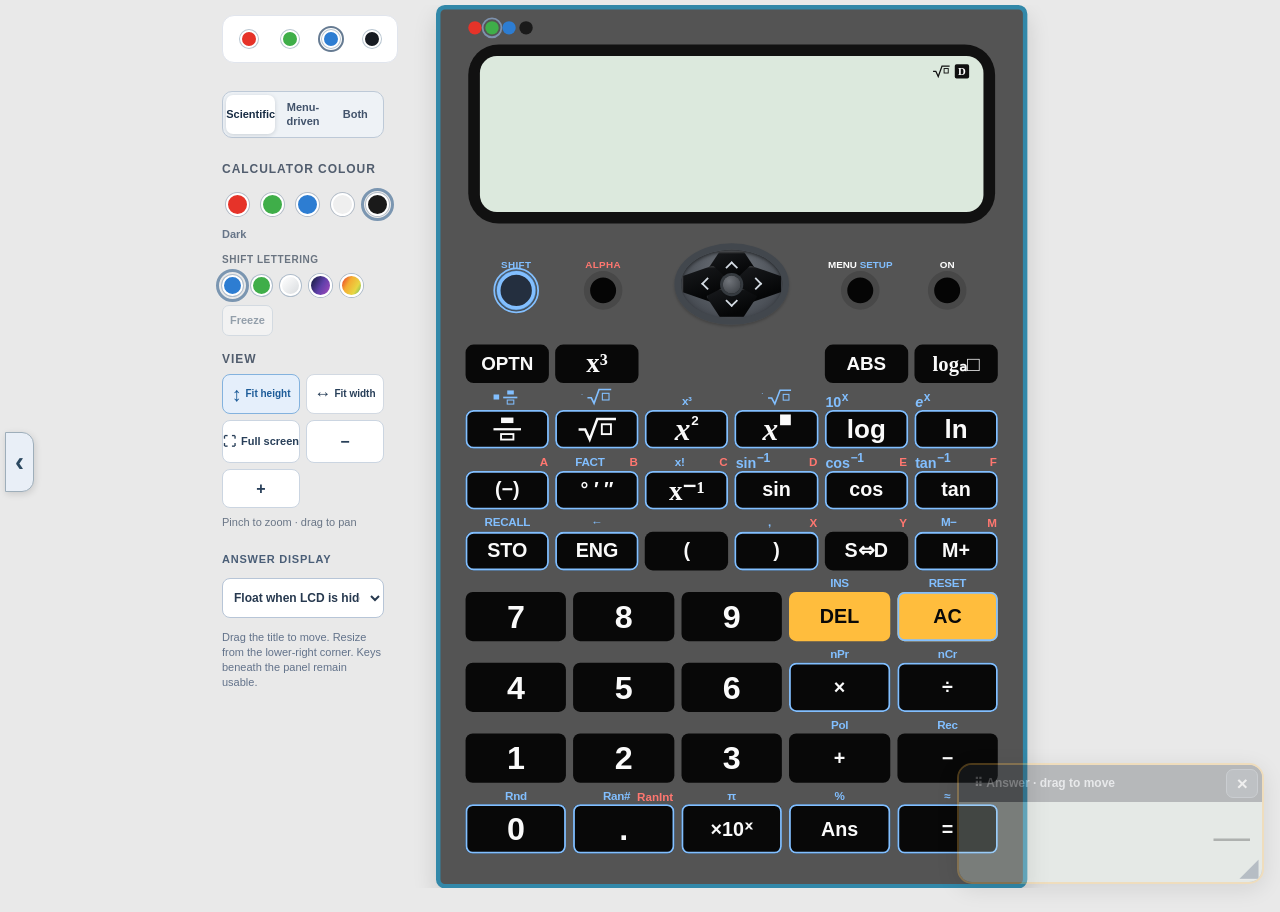
==== commit a9d1d407: "Apply scientific function keys to the previous answer" ====
--- a/index.html
+++ b/index.html
@@ -544,13 +544,17 @@
   expr=full;justCalculated=true;$('expression').textContent=visibleMath(expr);
  }catch(e){$('result').textContent=e.message;$('result').classList.add('error')}
 }
+const answerFunctions=new Set(['sin','cos','tan','asin','acos','atan','sinh','cosh','tanh',
+ 'asinh','acosh','atanh','sqrt','cbrt','log','ln','abs','exp','pow10','recip','fact']);
+const answerOperators=new Set(['+','−','×','÷','^','square','cube','inversepower',
+ 'factorial','!','percent','%','tenexp']);
 function append(v){
- if(expr.includes('□') && /^[0-9.]$/.test(v)){expr=expr.replace('□',v);justCalculated=false;render();return;}
  if(justCalculated){
-  if(/^[0-9.]$/.test(v)||['π','e','Ans','(','sin','cos','tan','sqrt','log','ln','abs'].includes(v))expr='';
-   else if(['+','−','×','÷','^'].includes(v))expr='Ans';
   justCalculated=false;
- }
+  if(answerFunctions.has(v)){expr=v+'(Ans)';render();return;}
+  expr=answerOperators.has(v)?'Ans':'';
+ }
+ if(expr.includes('□') && /^[0-9.]$/.test(v)){expr=expr.replace('□',v);render();return;}
  // A scientific function adds its own opening bracket. Closing brackets are inserted by =.
  if(['sin','cos','tan','asin','acos','atan','sinh','cosh','tanh','asinh','acosh','atanh'].includes(v))expr+=v+'(';
  else if(['sqrt','log','ln','abs','cbrt','exp','pow10','recip','fact'].includes(v))expr+=(v==='sqrt'?'√':v)+'(';
@@ -637,7 +641,7 @@
  else if(k==='Escape'){add('AC');e.preventDefault()}
 });
 render();
-</script><script src="enhancements.js?v=5"></script><script src="alpha-variables.js?v=4"></script><script src="exact-output.js?v=3"></script><script src="lcd-menus.js?v=6"></script><script src="math-templates.js?v=12"></script><script src="random-functions.js?v=2"></script><script src="calculator-skins.js?v=6"></script><script src="lcd-autofit.js?v=5"></script><script src="lcd-palette.js?v=1"></script><script src="calculator-viewport.js?v=12"></script><script src="result-focus.js?v=1"></script><script src="calculator-gestures.js?v=1"></script><script src="calculator-feedback.js?v=1"></script><script src="calculator-display.js?v=2"></script><script id="shift-ink-controller">
+</script><script src="enhancements.js?v=5"></script><script src="alpha-variables.js?v=4"></script><script src="exact-output.js?v=3"></script><script src="lcd-menus.js?v=6"></script><script src="math-templates.js?v=13"></script><script src="random-functions.js?v=2"></script><script src="calculator-skins.js?v=6"></script><script src="lcd-autofit.js?v=5"></script><script src="lcd-palette.js?v=1"></script><script src="calculator-viewport.js?v=12"></script><script src="result-focus.js?v=1"></script><script src="calculator-gestures.js?v=1"></script><script src="calculator-feedback.js?v=1"></script><script src="calculator-display.js?v=2"></script><script id="shift-ink-controller">
 /* Five mutually exclusive SHIFT choices. Galaxy and Rainbow share ONE
    two-dimensional colour field across labels, key outlines, SHIFT and case.
    No key geometry or calculator engine is changed. */
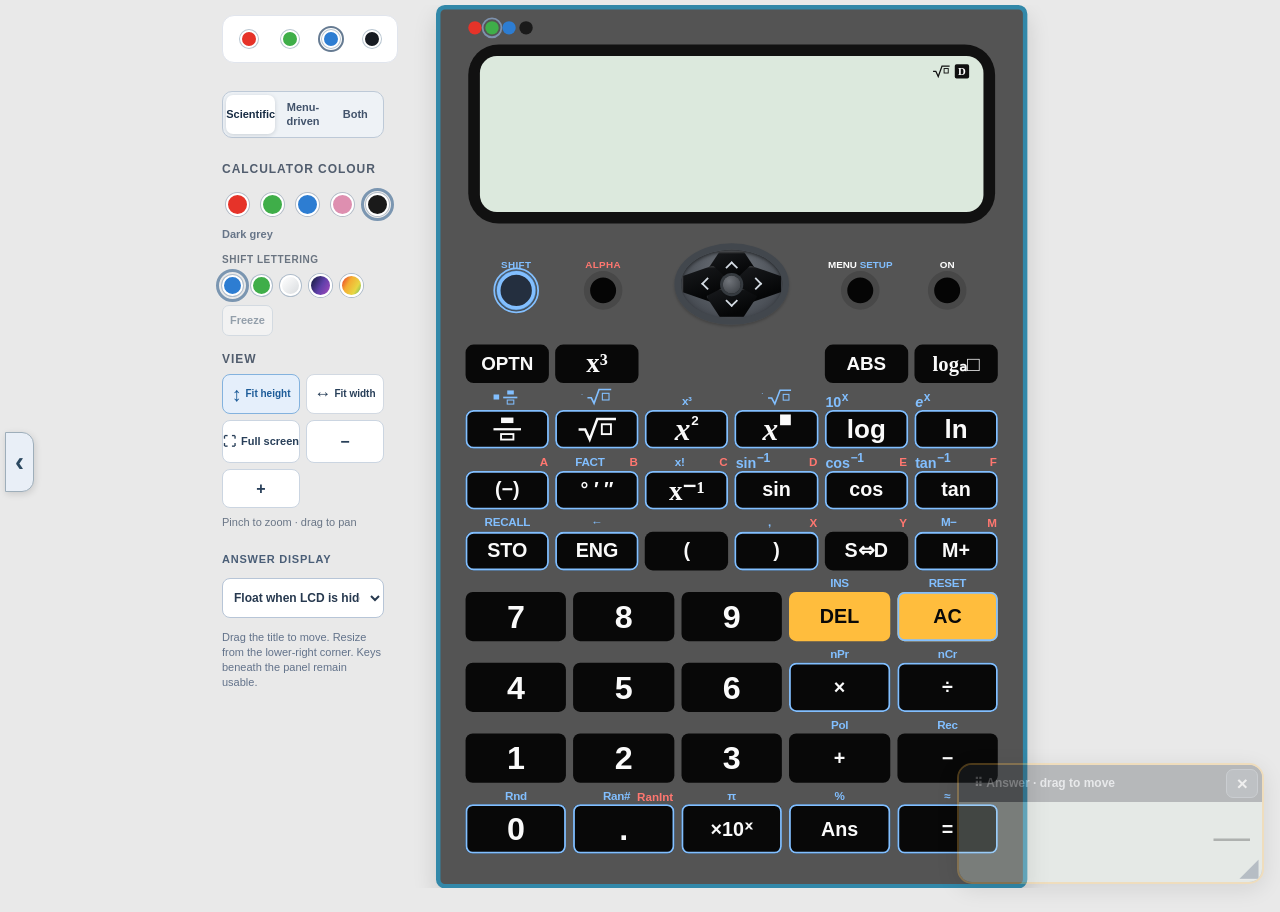
==== commit af2c8cd6: "Add five clickable dark/light colour families to index.html" ====
--- a/index.html
+++ b/index.html
@@ -308,7 +308,7 @@
  body.light .calculator .result{font-size:32px!important}
  body.light .calculator .screenframe{padding:8px!important}
 }
-</style><link rel="stylesheet" href="day-theme.css?v=38"><link rel="stylesheet" href="calculator-key-glow.css?v=1"><link rel="stylesheet" href="calculator-display.css?v=8"><style>.secondary-route{max-width:660px;margin:4px auto 18px;text-align:center}.secondary-route a{font:500 12px Arial,Helvetica,sans-serif;color:#5f6878;text-decoration:none;border-bottom:1px dotted #a5abb4;padding:3px 4px}.secondary-route a:hover,.secondary-route a:focus-visible{text-decoration:underline;color:#244e80}body:not(.light) .secondary-route a{color:#343c48}</style><style id="shift-ink-selection">
+</style><link rel="stylesheet" href="day-theme.css?v=39"><link rel="stylesheet" href="calculator-key-glow.css?v=1"><link rel="stylesheet" href="calculator-display.css?v=8"><style>.secondary-route{max-width:660px;margin:4px auto 18px;text-align:center}.secondary-route a{font:500 12px Arial,Helvetica,sans-serif;color:#5f6878;text-decoration:none;border-bottom:1px dotted #a5abb4;padding:3px 4px}.secondary-route a:hover,.secondary-route a:focus-visible{text-decoration:underline;color:#244e80}body:not(.light) .secondary-route a{color:#343c48}</style><style id="shift-ink-selection">
 /* Selection is exactly one of Blue/Green/Orange/Galaxy/Rainbow.
    No colour animation outside the SHIFT legends. */
 .skin-rail .shift-colour-picker button[aria-pressed="true"]{
@@ -403,7 +403,7 @@
   background:#101010;color:#fff;
   font:800 12px/1 Georgia,serif;
 }
-</style></head><body class="dark"><main class="layout"><aside class="skin-rail" aria-label="Maths identity and calculator skins"><nav class="site-nav four-dot-links" aria-label="Quick links: A Apps, B Book, C Calculator, D Desmos"><a class="site-nav-link nav-red" href="https://ronandownes.github.io/maths/" aria-label="A — Apps" title="A · Apps"><i aria-hidden="true"></i></a><a class="site-nav-link nav-green" href="https://ronandownes.github.io/book/" aria-label="B — Maths Book" title="B · Maths Book"><i aria-hidden="true"></i></a><a class="site-nav-link nav-blue" href="https://ronandownes.github.io/calculator/" aria-label="C — Calculator" aria-current="page" title="C · Calculator"><i aria-hidden="true"></i></a><a class="site-nav-link nav-black" href="https://www.desmos.com/calculator" aria-label="D — Desmos graphing calculator" title="D · Desmos" target="_blank" rel="noopener noreferrer"><i aria-hidden="true"></i></a></nav><nav class="calculator-type-tabs" aria-label="Calculator type"><a href="./" aria-current="page" aria-label="Scientific calculator, selected">Scientific</a><a href="./menu/" aria-label="Open menu-driven calculator">Menu-driven</a><a href="./compare/" aria-label="Compare both calculators side by side">Both</a></nav><nav class="calculator-chooser" aria-label="Calculator designs and skins"><div class="model-selector" aria-label="Scientific calculator skins"><span class="skin-label">Calculator colour</span><div class="model-palette" role="group" aria-label="Scientific colours"><button type="button" class="skin-dot skin-red" data-science-skin="pink" aria-label="Scientific pastel pink" title="Pastel pink" aria-pressed="false"></button><button type="button" class="skin-dot skin-green" data-science-skin="mint" aria-label="Scientific pastel green" title="Pastel green" aria-pressed="false"></button><button type="button" class="skin-dot skin-blue" data-science-skin="blue" aria-label="Scientific pastel blue" title="Pastel blue" aria-pressed="false"></button><button type="button" class="skin-dot skin-orange" data-science-skin="orange" aria-label="Scientific warm orange" title="Warm orange" aria-pressed="false"></button><button type="button" class="skin-dot skin-neutral" id="toggleNeutralSkin" aria-label="Scientific dark skin, click for light" title="Toggle Dark / Light" aria-pressed="true"></button></div><span class="skin-status" id="scienceSkinStatus">Dark</span><div class="shift-colour-picker" role="group" aria-label="Second-function lettering colour"><span class="shift-colour-title">SHIFT lettering</span><button type="button" class="shift-swatch swatch-blue" data-shift-colour="blue" aria-label="Blue second functions" title="Blue second functions" aria-pressed="true"></button><button type="button" class="shift-swatch swatch-green" data-shift-colour="green" aria-label="Green second functions" title="Green second functions" aria-pressed="false"></button><button type="button" class="shift-swatch swatch-neutral" data-shift-colour="neutral" aria-label="Neutral grey second functions" title="Neutral grey second functions" aria-pressed="false"></button><button type="button" class="shift-effect-option effect-galaxy" data-shift-effect="galaxy" aria-label="Galaxy: slowly moving dark SHIFT lettering colours" aria-pressed="false" title="Galaxy · slowly moving dark SHIFT colours"></button><button type="button" class="shift-effect-option effect-rainbow" data-shift-effect="rainbow" aria-label="Rainbow: slowly moving bright SHIFT lettering colours" aria-pressed="false" title="Rainbow · slowly moving bright SHIFT colours"></button><button type="button" class="shift-freeze" id="shiftFreeze" aria-pressed="false" disabled title="Pause or resume the moving SHIFT and outline colours">Freeze</button></div></div></nav><div class="size-choice" role="group" aria-label="Calculator viewing controls"><span class="skin-label">View</span><div class="size-controls"><button id="fitHeight" type="button" title="Fit Height" aria-label="Fit Height" aria-pressed="false">↕ <span>Fit height</span></button><button id="fitWidth" type="button" title="Fit Width" aria-label="Fit Width" aria-pressed="false">↔ <span>Fit width</span></button><button id="fullScreenCalc" type="button" title="Full Screen — calculator only" aria-label="Show calculator full screen" aria-pressed="false">⛶ <span>Full screen</span></button><button id="zoomOut" type="button" title="Zoom Out" aria-label="Zoom Out">−</button><button id="zoomIn" type="button" title="Zoom In" aria-label="Zoom In">+</button></div><span class="size-hint">Pinch to zoom · drag to pan</span><label class="floating-answer-setting" for="floatingAnswerMode">Answer display</label><select id="floatingAnswerMode" aria-label="Choose where to show the answer"><option value="auto">Float when LCD is hidden</option><option value="always">Floating duplicate</option><option value="bottom">Below keypad</option><option value="off">Off — LCD only</option></select><span class="floating-answer-note">Drag the title to move. Resize from the lower-right corner. Keys beneath the panel remain usable.</span></div></aside><div class="calc-viewport" aria-label="Zoomable calculator viewport"><button type="button" id="toggleCalculatorRail" class="calculator-rail-toggle" aria-label="Hide calculator controls" aria-expanded="true" title="Hide or show controls">‹</button><button class="calc-fullscreen-exit" id="exitFullScreenCalc" type="button" aria-label="Leave full-screen calculator">✕ Exit full screen</button><div class="calc-stage"><section class="calculator" aria-label="Calculator"><header class="calc-header"><div class="brand lcd-palette" role="group" aria-label="Choose calculator display background"><button class="tone-dot tone-red" type="button" data-lcd-tone="red" aria-label="Red display" title="Red display" aria-pressed="false"></button><button class="tone-dot tone-green" type="button" data-lcd-tone="green" aria-label="Green display" title="Green display" aria-pressed="true"></button><button class="tone-dot tone-blue" type="button" data-lcd-tone="blue" aria-label="Blue display" title="Blue display" aria-pressed="false"></button><button class="tone-dot tone-grey" type="button" data-lcd-tone="grey" aria-label="Grey display" title="Grey display" aria-pressed="false"></button></div></header><div class="screenframe"><div class="screen" role="status" aria-live="polite"><div class="status"><span id="calc-root-indicator" role="img" aria-label="Calculate mode"><svg viewBox="0 0 52 40" xmlns="http://www.w3.org/2000/svg" focusable="false"><path d="M2 20 H10 L17 35 L28 5 H50" fill="none" stroke="currentColor" stroke-width="3.7" stroke-linejoin="miter"/><rect x="34" y="12" width="12" height="13" fill="none" stroke="currentColor" stroke-width="2.7"/></svg></span><span id="mode">D</span><span id="shiftStatus"></span></div><div id="expression" class="expression"></div><div id="result" class="result"></div></div></div><div class="top"><div class="roundgroup"><span class="keylabel">SHIFT</span><button id="shift" aria-label="Toggle second functions"></button></div><div class="roundgroup alpha"><span class="keylabel">ALPHA</span><button id="alpha" aria-label="Alpha mode"></button></div><div class="nav" id="nav" role="group" aria-label="Four-way navigation"><button type="button" data-nav="up" aria-label="Up"><span class="nav-chevron" aria-hidden="true"></span></button><button type="button" data-nav="left" aria-label="Left"><span class="nav-chevron" aria-hidden="true"></span></button><button type="button" data-nav="right" aria-label="Right"><span class="nav-chevron" aria-hidden="true"></span></button><button type="button" data-nav="down" aria-label="Down"><span class="nav-chevron" aria-hidden="true"></span></button></div><div class="roundgroup"><span class="keylabel">MENU <em style="color:var(--shift-label);font-style:normal">SETUP</em></span><button id="angle" aria-label="Switch angle mode"></button></div><div class="roundgroup"><span class="keylabel">ON</span><button id="on" aria-label="On"></button></div></div><div class="keys" id="keys"><div class="spanrow"><button style="grid-column:span 2" data-main="OPTN" data-key="opt" data-alt="" data-altkey=""><span class="upper"></span><span class="keyname">OPTN</span></button><button style="grid-column:span 2" data-main="x³" data-key="cube" data-alt="" data-altkey=""><span class="upper"></span><span class="keyname">x³</span></button><button style="grid-column:span 1" data-main="ABS" data-key="abs" data-alt="" data-altkey=""><span class="upper"></span><span class="keyname">ABS</span></button><button style="grid-column:span 1" data-main="logₐ□" data-key="logbase" data-alt="" data-altkey=""><span class="upper"></span><span class="keyname">logₐ□</span></button></div><div class="spanrow "><button class="" data-main="▤" data-key="frac" data-alt="▣" data-altkey="mixed"><span class="upper">▣</span><span class="keyname">▤</span></button><button class="" data-main="√" data-key="sqrt" data-alt="∛" data-altkey="cbrt"><span class="upper">∛</span><span class="keyname">√</span></button><button class="" data-main="x²" data-key="square" data-alt="x³" data-altkey="cube"><span class="upper">x³</span><span class="keyname">x²</span></button><button class="" data-main="xʸ" data-key="^" data-alt="ⁿ√" data-altkey="root"><span class="upper">ⁿ√□</span><span class="keyname">xʸ</span></button><button class="" data-main="log" data-key="log" data-alt="10ˣ" data-altkey="pow10"><span class="upper"><span class="shift-notation"><span class="power-base">10</span><sup>x</sup></span></span><span class="keyname">log</span></button><button class="" data-main="ln" data-key="ln" data-alt="eˣ" data-altkey="exp"><span class="upper"><span class="shift-notation"><span class="power-base italic">e</span><sup>x</sup></span></span><span class="keyname">ln</span></button></div><div class="spanrow "><button class="" data-main="(−)" data-key="negate" data-alt="A" data-altkey="negate" data-alpha="A"><span class="upper"></span><span class="keyname">(−)</span></button><button class="" data-main="° ′ ″" data-key="dms" data-alt="FACT" data-altkey="primefact" data-alpha="B"><span class="upper">FACT</span><span class="keyname">° ′ ″</span></button><button class="" data-main="x⁻¹" data-key="inversepower" data-alt="x!" data-altkey="factorial" data-alpha="C"><span class="upper">x!</span><span class="keyname">x⁻¹</span></button><button class="" data-main="sin" data-key="sin" data-alt="sin⁻¹" data-altkey="asin" data-alpha="D"><span class="upper"><span class="shift-notation"><span class="power-base">sin</span><sup>−1</sup></span></span><span class="keyname">sin</span></button><button class="" data-main="cos" data-key="cos" data-alt="cos⁻¹" data-altkey="acos" data-alpha="E"><span class="upper"><span class="shift-notation"><span class="power-base">cos</span><sup>−1</sup></span></span><span class="keyname">cos</span></button><button class="" data-main="tan" data-key="tan" data-alt="tan⁻¹" data-altkey="atan" data-alpha="F"><span class="upper"><span class="shift-notation"><span class="power-base">tan</span><sup>−1</sup></span></span><span class="keyname">tan</span></button></div><div class="spanrow "><button class="" data-main="STO" data-key="sto" data-alt="RECALL" data-altkey="recall"><span class="upper">RECALL</span><span class="keyname">STO</span></button><button class="" data-main="ENG" data-key="eng" data-alt="←" data-altkey="left"><span class="upper">←</span><span class="keyname">ENG</span></button><button class="" data-main="(" data-key="(" data-alt="" data-altkey=""><span class="upper"></span><span class="keyname">(</span></button><button class="" data-main=")" data-key=")" data-alt="," data-altkey="comma" data-alpha="X"><span class="upper">,</span><span class="keyname">)</span></button><button class="" data-main="S⇔D" data-key="sd" data-alt="" data-altkey="" data-alpha="Y"><span class="upper"></span><span class="keyname">S⇔D</span></button><button class="" data-main="M+" data-key="mplus" data-alt="M−" data-altkey="mminus" data-alpha="M"><span class="upper">M−</span><span class="keyname">M+</span></button></div><div class="spanrow five"><button class="number" data-main="7" data-key="7" data-alt="" data-altkey=""><span class="upper"></span><span class="keyname">7</span></button><button class="number" data-main="8" data-key="8" data-alt="" data-altkey=""><span class="upper"></span><span class="keyname">8</span></button><button class="number" data-main="9" data-key="9" data-alt="" data-altkey=""><span class="upper"></span><span class="keyname">9</span></button><button class="" data-main="DEL" data-key="DEL" data-alt="" data-altkey="right"><span class="upper">INS</span><span class="keyname">DEL</span></button><button class="" data-main="AC" data-key="AC" data-alt="RESET" data-altkey="reset"><span class="upper">RESET</span><span class="keyname">AC</span></button></div><div class="spanrow five"><button class="number" data-main="4" data-key="4" data-alt="" data-altkey=""><span class="upper"></span><span class="keyname">4</span></button><button class="number" data-main="5" data-key="5" data-alt="" data-altkey=""><span class="upper"></span><span class="keyname">5</span></button><button class="number" data-main="6" data-key="6" data-alt="" data-altkey=""><span class="upper"></span><span class="keyname">6</span></button><button class="" data-main="×" data-key="×" data-alt="nPr" data-altkey="npr"><span class="upper">nPr</span><span class="keyname">×</span></button><button class="" data-main="÷" data-key="÷" data-alt="nCr" data-altkey="ncr"><span class="upper">nCr</span><span class="keyname">÷</span></button></div><div class="spanrow five"><button class="number" data-main="1" data-key="1" data-alt="" data-altkey=""><span class="upper"></span><span class="keyname">1</span></button><button class="number" data-main="2" data-key="2" data-alt="" data-altkey=""><span class="upper"></span><span class="keyname">2</span></button><button class="number" data-main="3" data-key="3" data-alt="" data-altkey=""><span class="upper"></span><span class="keyname">3</span></button><button class="" data-main="+" data-key="+" data-alt="" data-altkey="+"><span class="upper">Pol</span><span class="keyname">+</span></button><button class="" data-main="−" data-key="−" data-alt="" data-altkey="−"><span class="upper">Rec</span><span class="keyname">−</span></button></div><div class="spanrow five"><button class="number" data-main="0" data-key="0" data-alt="Rnd" data-altkey="rnd"><span class="upper">Rnd</span><span class="keyname">0</span></button><button class="number" data-main="." data-key="." data-alt="Ran#" data-altkey="random" data-alpha="RanInt"><span class="upper">Ran#</span><span class="keyname">.</span></button><button class="" data-main="×10ˣ" data-key="tenexp" data-alt="π" data-altkey="pi"><span class="upper">π</span><span class="keyname">×10ˣ</span></button><button class="" data-main="Ans" data-key="ans" data-alt="%" data-altkey="percent"><span class="upper">%</span><span class="keyname">Ans</span></button><button class="equal" data-main="=" data-key="=" data-alt="≈" data-altkey="="><span class="upper">≈</span><span class="keyname">=</span></button></div></div></section></div></div><aside class="side"><h1>Calculation history</h1><p class="muted small">Click any previous expression to reuse it.</p><ol class="history" id="history"></ol><button class="clearhistory" id="clearhistory">Clear history</button><h2>Using second functions</h2><p>For variables, press <b>9 → STO → ALPHA → A</b> to store 9 in A. Repeat with B. <b>ALPHA → A → ALPHA → B → =</b> displays <b>AB</b> and calculates their product.</p><p>SHIFT selects a blue second function; ALPHA selects a red letter. The LCD indicates <b>D</b> for degrees and <b>R</b> for radians.</p><p>Example: <b>9 → x² → =</b> displays <b>81</b>. Select DEG or RAD using the round button at top right.</p><p class="muted small">Independently coded educational calculator. Not an official calculator or exam-approved emulator. Floating-point results are approximations.</p></aside></main><script>document.querySelector(".side").hidden=true;</script><script>
+</style><link rel="stylesheet" href="./calculator-colour-families.css?v=1"></head><body class="dark"><main class="layout"><aside class="skin-rail" aria-label="Maths identity and calculator skins"><nav class="site-nav four-dot-links" aria-label="Quick links: A Apps, B Book, C Calculator, D Desmos"><a class="site-nav-link nav-red" href="https://ronandownes.github.io/maths/" aria-label="A — Apps" title="A · Apps"><i aria-hidden="true"></i></a><a class="site-nav-link nav-green" href="https://ronandownes.github.io/book/" aria-label="B — Maths Book" title="B · Maths Book"><i aria-hidden="true"></i></a><a class="site-nav-link nav-blue" href="https://ronandownes.github.io/calculator/" aria-label="C — Calculator" aria-current="page" title="C · Calculator"><i aria-hidden="true"></i></a><a class="site-nav-link nav-black" href="https://www.desmos.com/calculator" aria-label="D — Desmos graphing calculator" title="D · Desmos" target="_blank" rel="noopener noreferrer"><i aria-hidden="true"></i></a></nav><nav class="calculator-type-tabs" aria-label="Calculator type"><a href="./" aria-current="page" aria-label="Scientific calculator, selected">Scientific</a><a href="./menu/" aria-label="Open menu-driven calculator">Menu-driven</a><a href="./compare/" aria-label="Compare both calculators side by side">Both</a></nav><nav class="calculator-chooser" aria-label="Calculator designs and skins"><div class="model-selector" aria-label="Scientific calculator skins"><span class="skin-label">Calculator colour</span><div class="model-palette" role="group" aria-label="Scientific colours; click the selected colour again to switch dark and light"><button type="button" class="skin-dot skin-red" data-science-skin="red" aria-label="Red calculator colour" title="Red · click for dark/light" aria-pressed="false"></button><button type="button" class="skin-dot skin-green" data-science-skin="green" aria-label="Green calculator colour" title="Green · click for dark/light" aria-pressed="false"></button><button type="button" class="skin-dot skin-blue" data-science-skin="blue" aria-label="Blue calculator colour" title="Blue · click for dark/light" aria-pressed="false"></button><button type="button" class="skin-dot skin-pink" data-science-skin="pink" aria-label="Pink calculator colour" title="Pink · click for dark/light" aria-pressed="false"></button><button type="button" class="skin-dot skin-neutral" data-science-skin="neutral" id="toggleNeutralSkin" aria-label="Grey calculator colour" title="Grey · click for dark/light" aria-pressed="true"></button></div><span class="skin-status" id="scienceSkinStatus">Dark</span><div class="shift-colour-picker" role="group" aria-label="Second-function lettering colour"><span class="shift-colour-title">SHIFT lettering</span><button type="button" class="shift-swatch swatch-blue" data-shift-colour="blue" aria-label="Blue second functions" title="Blue second functions" aria-pressed="true"></button><button type="button" class="shift-swatch swatch-green" data-shift-colour="green" aria-label="Green second functions" title="Green second functions" aria-pressed="false"></button><button type="button" class="shift-swatch swatch-neutral" data-shift-colour="neutral" aria-label="Neutral grey second functions" title="Neutral grey second functions" aria-pressed="false"></button><button type="button" class="shift-effect-option effect-galaxy" data-shift-effect="galaxy" aria-label="Galaxy: slowly moving dark SHIFT lettering colours" aria-pressed="false" title="Galaxy · slowly moving dark SHIFT colours"></button><button type="button" class="shift-effect-option effect-rainbow" data-shift-effect="rainbow" aria-label="Rainbow: slowly moving bright SHIFT lettering colours" aria-pressed="false" title="Rainbow · slowly moving bright SHIFT colours"></button><button type="button" class="shift-freeze" id="shiftFreeze" aria-pressed="false" disabled title="Pause or resume the moving SHIFT and outline colours">Freeze</button></div></div></nav><div class="size-choice" role="group" aria-label="Calculator viewing controls"><span class="skin-label">View</span><div class="size-controls"><button id="fitHeight" type="button" title="Fit Height" aria-label="Fit Height" aria-pressed="false">↕ <span>Fit height</span></button><button id="fitWidth" type="button" title="Fit Width" aria-label="Fit Width" aria-pressed="false">↔ <span>Fit width</span></button><button id="fullScreenCalc" type="button" title="Full Screen — calculator only" aria-label="Show calculator full screen" aria-pressed="false">⛶ <span>Full screen</span></button><button id="zoomOut" type="button" title="Zoom Out" aria-label="Zoom Out">−</button><button id="zoomIn" type="button" title="Zoom In" aria-label="Zoom In">+</button></div><span class="size-hint">Pinch to zoom · drag to pan</span><label class="floating-answer-setting" for="floatingAnswerMode">Answer display</label><select id="floatingAnswerMode" aria-label="Choose where to show the answer"><option value="auto">Float when LCD is hidden</option><option value="always">Floating duplicate</option><option value="bottom">Below keypad</option><option value="off">Off — LCD only</option></select><span class="floating-answer-note">Drag the title to move. Resize from the lower-right corner. Keys beneath the panel remain usable.</span></div></aside><div class="calc-viewport" aria-label="Zoomable calculator viewport"><button type="button" id="toggleCalculatorRail" class="calculator-rail-toggle" aria-label="Hide calculator controls" aria-expanded="true" title="Hide or show controls">‹</button><button class="calc-fullscreen-exit" id="exitFullScreenCalc" type="button" aria-label="Leave full-screen calculator">✕ Exit full screen</button><div class="calc-stage"><section class="calculator" aria-label="Calculator"><header class="calc-header"><div class="brand lcd-palette" role="group" aria-label="Choose calculator display background"><button class="tone-dot tone-red" type="button" data-lcd-tone="red" aria-label="Red display" title="Red display" aria-pressed="false"></button><button class="tone-dot tone-green" type="button" data-lcd-tone="green" aria-label="Green display" title="Green display" aria-pressed="true"></button><button class="tone-dot tone-blue" type="button" data-lcd-tone="blue" aria-label="Blue display" title="Blue display" aria-pressed="false"></button><button class="tone-dot tone-grey" type="button" data-lcd-tone="grey" aria-label="Grey display" title="Grey display" aria-pressed="false"></button></div></header><div class="screenframe"><div class="screen" role="status" aria-live="polite"><div class="status"><span id="calc-root-indicator" role="img" aria-label="Calculate mode"><svg viewBox="0 0 52 40" xmlns="http://www.w3.org/2000/svg" focusable="false"><path d="M2 20 H10 L17 35 L28 5 H50" fill="none" stroke="currentColor" stroke-width="3.7" stroke-linejoin="miter"/><rect x="34" y="12" width="12" height="13" fill="none" stroke="currentColor" stroke-width="2.7"/></svg></span><span id="mode">D</span><span id="shiftStatus"></span></div><div id="expression" class="expression"></div><div id="result" class="result"></div></div></div><div class="top"><div class="roundgroup"><span class="keylabel">SHIFT</span><button id="shift" aria-label="Toggle second functions"></button></div><div class="roundgroup alpha"><span class="keylabel">ALPHA</span><button id="alpha" aria-label="Alpha mode"></button></div><div class="nav" id="nav" role="group" aria-label="Four-way navigation"><button type="button" data-nav="up" aria-label="Up"><span class="nav-chevron" aria-hidden="true"></span></button><button type="button" data-nav="left" aria-label="Left"><span class="nav-chevron" aria-hidden="true"></span></button><button type="button" data-nav="right" aria-label="Right"><span class="nav-chevron" aria-hidden="true"></span></button><button type="button" data-nav="down" aria-label="Down"><span class="nav-chevron" aria-hidden="true"></span></button></div><div class="roundgroup"><span class="keylabel">MENU <em style="color:var(--shift-label);font-style:normal">SETUP</em></span><button id="angle" aria-label="Switch angle mode"></button></div><div class="roundgroup"><span class="keylabel">ON</span><button id="on" aria-label="On"></button></div></div><div class="keys" id="keys"><div class="spanrow"><button style="grid-column:span 2" data-main="OPTN" data-key="opt" data-alt="" data-altkey=""><span class="upper"></span><span class="keyname">OPTN</span></button><button style="grid-column:span 2" data-main="x³" data-key="cube" data-alt="" data-altkey=""><span class="upper"></span><span class="keyname">x³</span></button><button style="grid-column:span 1" data-main="ABS" data-key="abs" data-alt="" data-altkey=""><span class="upper"></span><span class="keyname">ABS</span></button><button style="grid-column:span 1" data-main="logₐ□" data-key="logbase" data-alt="" data-altkey=""><span class="upper"></span><span class="keyname">logₐ□</span></button></div><div class="spanrow "><button class="" data-main="▤" data-key="frac" data-alt="▣" data-altkey="mixed"><span class="upper">▣</span><span class="keyname">▤</span></button><button class="" data-main="√" data-key="sqrt" data-alt="∛" data-altkey="cbrt"><span class="upper">∛</span><span class="keyname">√</span></button><button class="" data-main="x²" data-key="square" data-alt="x³" data-altkey="cube"><span class="upper">x³</span><span class="keyname">x²</span></button><button class="" data-main="xʸ" data-key="^" data-alt="ⁿ√" data-altkey="root"><span class="upper">ⁿ√□</span><span class="keyname">xʸ</span></button><button class="" data-main="log" data-key="log" data-alt="10ˣ" data-altkey="pow10"><span class="upper"><span class="shift-notation"><span class="power-base">10</span><sup>x</sup></span></span><span class="keyname">log</span></button><button class="" data-main="ln" data-key="ln" data-alt="eˣ" data-altkey="exp"><span class="upper"><span class="shift-notation"><span class="power-base italic">e</span><sup>x</sup></span></span><span class="keyname">ln</span></button></div><div class="spanrow "><button class="" data-main="(−)" data-key="negate" data-alt="A" data-altkey="negate" data-alpha="A"><span class="upper"></span><span class="keyname">(−)</span></button><button class="" data-main="° ′ ″" data-key="dms" data-alt="FACT" data-altkey="primefact" data-alpha="B"><span class="upper">FACT</span><span class="keyname">° ′ ″</span></button><button class="" data-main="x⁻¹" data-key="inversepower" data-alt="x!" data-altkey="factorial" data-alpha="C"><span class="upper">x!</span><span class="keyname">x⁻¹</span></button><button class="" data-main="sin" data-key="sin" data-alt="sin⁻¹" data-altkey="asin" data-alpha="D"><span class="upper"><span class="shift-notation"><span class="power-base">sin</span><sup>−1</sup></span></span><span class="keyname">sin</span></button><button class="" data-main="cos" data-key="cos" data-alt="cos⁻¹" data-altkey="acos" data-alpha="E"><span class="upper"><span class="shift-notation"><span class="power-base">cos</span><sup>−1</sup></span></span><span class="keyname">cos</span></button><button class="" data-main="tan" data-key="tan" data-alt="tan⁻¹" data-altkey="atan" data-alpha="F"><span class="upper"><span class="shift-notation"><span class="power-base">tan</span><sup>−1</sup></span></span><span class="keyname">tan</span></button></div><div class="spanrow "><button class="" data-main="STO" data-key="sto" data-alt="RECALL" data-altkey="recall"><span class="upper">RECALL</span><span class="keyname">STO</span></button><button class="" data-main="ENG" data-key="eng" data-alt="←" data-altkey="left"><span class="upper">←</span><span class="keyname">ENG</span></button><button class="" data-main="(" data-key="(" data-alt="" data-altkey=""><span class="upper"></span><span class="keyname">(</span></button><button class="" data-main=")" data-key=")" data-alt="," data-altkey="comma" data-alpha="X"><span class="upper">,</span><span class="keyname">)</span></button><button class="" data-main="S⇔D" data-key="sd" data-alt="" data-altkey="" data-alpha="Y"><span class="upper"></span><span class="keyname">S⇔D</span></button><button class="" data-main="M+" data-key="mplus" data-alt="M−" data-altkey="mminus" data-alpha="M"><span class="upper">M−</span><span class="keyname">M+</span></button></div><div class="spanrow five"><button class="number" data-main="7" data-key="7" data-alt="" data-altkey=""><span class="upper"></span><span class="keyname">7</span></button><button class="number" data-main="8" data-key="8" data-alt="" data-altkey=""><span class="upper"></span><span class="keyname">8</span></button><button class="number" data-main="9" data-key="9" data-alt="" data-altkey=""><span class="upper"></span><span class="keyname">9</span></button><button class="" data-main="DEL" data-key="DEL" data-alt="" data-altkey="right"><span class="upper">INS</span><span class="keyname">DEL</span></button><button class="" data-main="AC" data-key="AC" data-alt="RESET" data-altkey="reset"><span class="upper">RESET</span><span class="keyname">AC</span></button></div><div class="spanrow five"><button class="number" data-main="4" data-key="4" data-alt="" data-altkey=""><span class="upper"></span><span class="keyname">4</span></button><button class="number" data-main="5" data-key="5" data-alt="" data-altkey=""><span class="upper"></span><span class="keyname">5</span></button><button class="number" data-main="6" data-key="6" data-alt="" data-altkey=""><span class="upper"></span><span class="keyname">6</span></button><button class="" data-main="×" data-key="×" data-alt="nPr" data-altkey="npr"><span class="upper">nPr</span><span class="keyname">×</span></button><button class="" data-main="÷" data-key="÷" data-alt="nCr" data-altkey="ncr"><span class="upper">nCr</span><span class="keyname">÷</span></button></div><div class="spanrow five"><button class="number" data-main="1" data-key="1" data-alt="" data-altkey=""><span class="upper"></span><span class="keyname">1</span></button><button class="number" data-main="2" data-key="2" data-alt="" data-altkey=""><span class="upper"></span><span class="keyname">2</span></button><button class="number" data-main="3" data-key="3" data-alt="" data-altkey=""><span class="upper"></span><span class="keyname">3</span></button><button class="" data-main="+" data-key="+" data-alt="" data-altkey="+"><span class="upper">Pol</span><span class="keyname">+</span></button><button class="" data-main="−" data-key="−" data-alt="" data-altkey="−"><span class="upper">Rec</span><span class="keyname">−</span></button></div><div class="spanrow five"><button class="number" data-main="0" data-key="0" data-alt="Rnd" data-altkey="rnd"><span class="upper">Rnd</span><span class="keyname">0</span></button><button class="number" data-main="." data-key="." data-alt="Ran#" data-altkey="random" data-alpha="RanInt"><span class="upper">Ran#</span><span class="keyname">.</span></button><button class="" data-main="×10ˣ" data-key="tenexp" data-alt="π" data-altkey="pi"><span class="upper">π</span><span class="keyname">×10ˣ</span></button><button class="" data-main="Ans" data-key="ans" data-alt="%" data-altkey="percent"><span class="upper">%</span><span class="keyname">Ans</span></button><button class="equal" data-main="=" data-key="=" data-alt="≈" data-altkey="="><span class="upper">≈</span><span class="keyname">=</span></button></div></div></section></div></div><aside class="side"><h1>Calculation history</h1><p class="muted small">Click any previous expression to reuse it.</p><ol class="history" id="history"></ol><button class="clearhistory" id="clearhistory">Clear history</button><h2>Using second functions</h2><p>For variables, press <b>9 → STO → ALPHA → A</b> to store 9 in A. Repeat with B. <b>ALPHA → A → ALPHA → B → =</b> displays <b>AB</b> and calculates their product.</p><p>SHIFT selects a blue second function; ALPHA selects a red letter. The LCD indicates <b>D</b> for degrees and <b>R</b> for radians.</p><p>Example: <b>9 → x² → =</b> displays <b>81</b>. Select DEG or RAD using the round button at top right.</p><p class="muted small">Independently coded educational calculator. Not an official calculator or exam-approved emulator. Floating-point results are approximations.</p></aside></main><script>document.querySelector(".side").hidden=true;</script><script>
 'use strict';
 const $ = id => document.getElementById(id);
 let expr='', ans=0, deg=true, angleUnit='deg', inverse=false, history=[], justCalculated=false, memory=0, alpha=false;
--- a/day-theme.css
+++ b/day-theme.css
@@ -1978,6 +1978,12 @@
   line-height:1.1!important;
   text-align:right!important;
 }
+/* Compact stacked fractions fit the fixed-height input and answer rows. */
+html body .calculator .screen #expression math mfrac,
+html body .calculator .screen #result math mfrac{
+  math-style:compact;
+  font-size:min(1em,30px);
+}
 html body .calculator .screen #result:has(math mfrac){padding-top:0!important}
 html body .calculator .screen #result math{
   font-size:inherit!important;
--- a/calculator-colour-families.css
+++ b/calculator-colour-families.css
@@ -0,0 +1,57 @@
+/* Five case colours, each with a dark/light version.
+   This stylesheet changes only the case/bed colour and menu label contrast;
+   the LCD tint, key functions, key faces, and SHIFT/ALPHA choices stay independent. */
+body[data-case-family="red"][data-case-tone="dark"]{--case-shell:#762c32;--case-bed:#923c44;--case-outline:#572026;--case-ink:#ffffff}
+body[data-case-family="red"][data-case-tone="light"]{--case-shell:#f4d8d8;--case-bed:#efd0ce;--case-outline:#be8889;--case-ink:#1b2534}
+body[data-case-family="pink"][data-case-tone="dark"]{--case-shell:#763451;--case-bed:#995571;--case-outline:#51243d;--case-ink:#ffffff}
+body[data-case-family="pink"][data-case-tone="light"]{--case-shell:#f4dfe9;--case-bed:#ecd0dd;--case-outline:#c79bac;--case-ink:#1b2534}
+body[data-case-family="green"][data-case-tone="dark"]{--case-shell:#22513f;--case-bed:#326b52;--case-outline:#163d30;--case-ink:#ffffff}
+body[data-case-family="green"][data-case-tone="light"]{--case-shell:#e0efe5;--case-bed:#d1e6d9;--case-outline:#9abdab;--case-ink:#1b2534}
+body[data-case-family="blue"][data-case-tone="dark"]{--case-shell:#203f71;--case-bed:#2e578e;--case-outline:#142c51;--case-ink:#ffffff}
+body[data-case-family="blue"][data-case-tone="light"]{--case-shell:#dae6f7;--case-bed:#c9dcf2;--case-outline:#9ab3d8;--case-ink:#1b2534}
+
+/* The fifth, black swatch remains the existing neutral dark-grey/light-grey case. */
+.skin-rail .model-palette .skin-pink{background:#de8fb0!important}
+.menu-sidebar .model-palette .skin-pink{background:#de8fb0!important}
+.skin-rail .model-palette .skin-dot,.menu-sidebar .model-palette .skin-dot{touch-action:manipulation}
+
+/* Scientific case only — deliberately do not recolour the LCD or the keys. */
+html body[data-case-family]:not([data-case-family="neutral"]) .calc-viewport .calculator{
+  background:var(--case-shell)!important;border-color:var(--case-outline)!important;
+}
+html body[data-case-family]:not([data-case-family="neutral"]) .calc-viewport .calculator .top,
+html body[data-case-family]:not([data-case-family="neutral"]) .calc-viewport .calculator .keys,
+html body[data-case-family]:not([data-case-family="neutral"]) .calc-viewport .calculator #keys{
+  background:var(--case-bed)!important;border-color:var(--case-outline)!important;
+}
+html body[data-case-family]:not([data-case-family="neutral"])[data-case-tone="dark"] .calc-viewport .calculator .roundgroup .keylabel:not(.unused){
+  color:var(--case-ink)!important;
+}
+/* Preserve the separately chosen SHIFT and red ALPHA lettering. */
+html body[data-case-family]:not([data-case-family="neutral"])[data-case-tone="dark"] .calc-viewport .calculator .roundgroup:first-child .keylabel{
+  color:var(--chosen-shift,#84beff)!important;
+}
+html body[data-case-family]:not([data-case-family="neutral"])[data-case-tone="dark"] .calc-viewport .calculator .roundgroup.alpha .keylabel{
+  color:#ff9ca2!important;
+}
+
+/* Menu-driven case and key bed, without changing circular keys or layout. */
+html body[data-case-family]:not([data-case-family="neutral"]) .menu-fit-viewport .device{
+  background:var(--case-shell)!important;border-color:var(--case-outline)!important;
+}
+html body[data-case-family]:not([data-case-family="neutral"]) .menu-fit-viewport .cw-control-deck,
+html body[data-case-family]:not([data-case-family="neutral"]) .menu-fit-viewport .cw-functions,
+html body[data-case-family]:not([data-case-family="neutral"]) .menu-fit-viewport .cw-upper-keys,
+html body[data-case-family]:not([data-case-family="neutral"]) .menu-fit-viewport .cw-number-keys{
+  background:var(--case-bed)!important;
+}
+/* MENU/SETUP/ON/VARIABLE/FUNCTION/CATALOG/TOOLS are ordinary case legends;
+   only SHIFT legends use the independently selected SHIFT colour. */
+html body.menu-dark .menu-fit-viewport .cw-label,
+html body.menu-dark .menu-fit-viewport .cw-function-label:not(.cw-shift-ink){
+  color:var(--case-ink,#ffffff)!important;
+}
+html body.menu-light .menu-fit-viewport .cw-label,
+html body.menu-light .menu-fit-viewport .cw-function-label:not(.cw-shift-ink){
+  color:#1b2534!important;
+}
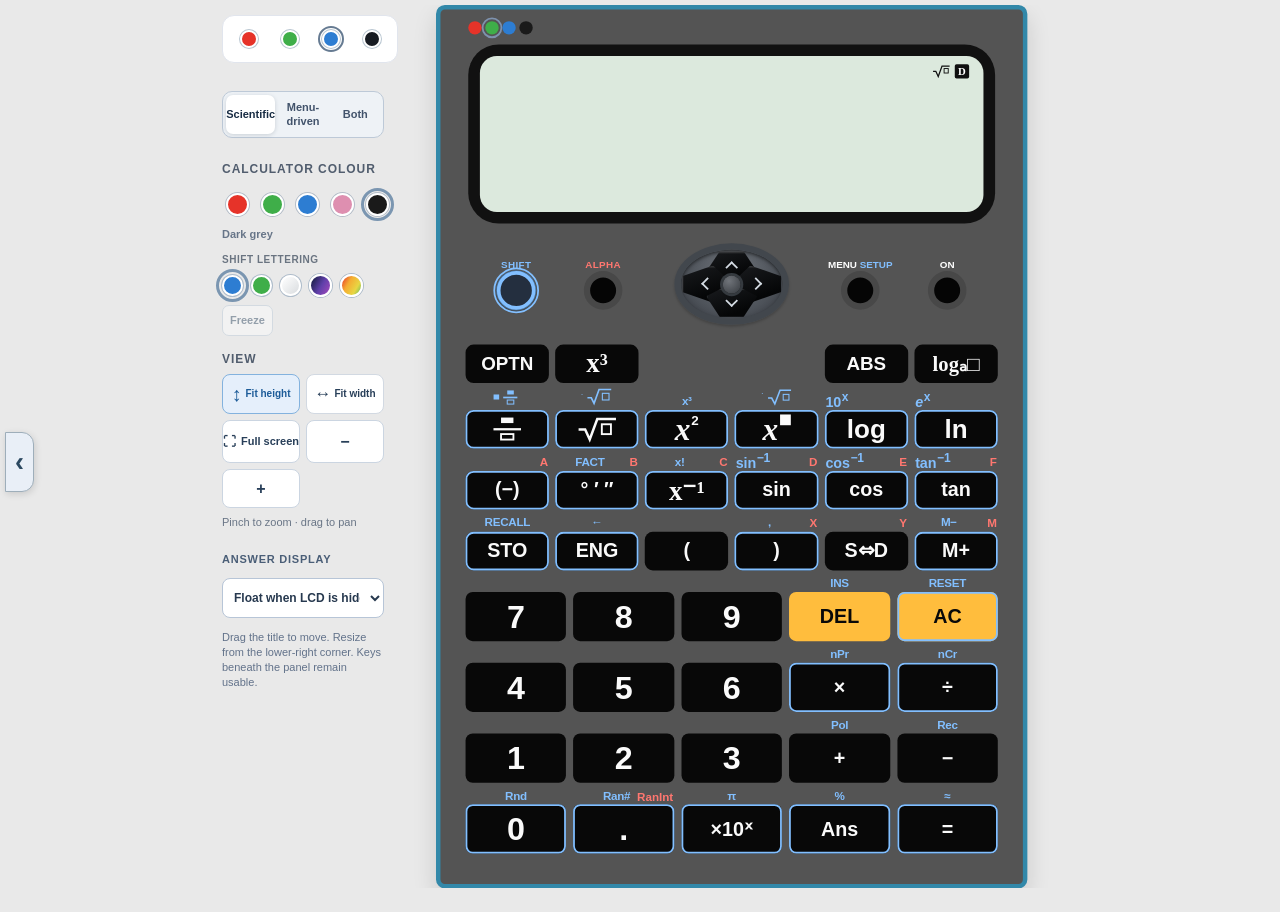
==== commit 4e29b854: "Refresh scientific skin script cache after paired theme update" ====
--- a/index.html
+++ b/index.html
@@ -641,7 +641,7 @@
  else if(k==='Escape'){add('AC');e.preventDefault()}
 });
 render();
-</script><script src="enhancements.js?v=5"></script><script src="alpha-variables.js?v=4"></script><script src="exact-output.js?v=3"></script><script src="lcd-menus.js?v=6"></script><script src="math-templates.js?v=13"></script><script src="random-functions.js?v=2"></script><script src="calculator-skins.js?v=6"></script><script src="lcd-autofit.js?v=5"></script><script src="lcd-palette.js?v=1"></script><script src="calculator-viewport.js?v=12"></script><script src="result-focus.js?v=1"></script><script src="calculator-gestures.js?v=1"></script><script src="calculator-feedback.js?v=1"></script><script src="calculator-display.js?v=2"></script><script id="shift-ink-controller">
+</script><script src="enhancements.js?v=5"></script><script src="alpha-variables.js?v=4"></script><script src="exact-output.js?v=3"></script><script src="lcd-menus.js?v=6"></script><script src="math-templates.js?v=13"></script><script src="random-functions.js?v=2"></script><script src="calculator-skins.js?v=7"></script><script src="lcd-autofit.js?v=5"></script><script src="lcd-palette.js?v=1"></script><script src="calculator-viewport.js?v=12"></script><script src="result-focus.js?v=1"></script><script src="calculator-gestures.js?v=1"></script><script src="calculator-feedback.js?v=1"></script><script src="calculator-display.js?v=2"></script><script id="shift-ink-controller">
 /* Five mutually exclusive SHIFT choices. Galaxy and Rainbow share ONE
    two-dimensional colour field across labels, key outlines, SHIFT and case.
    No key geometry or calculator engine is changed. */
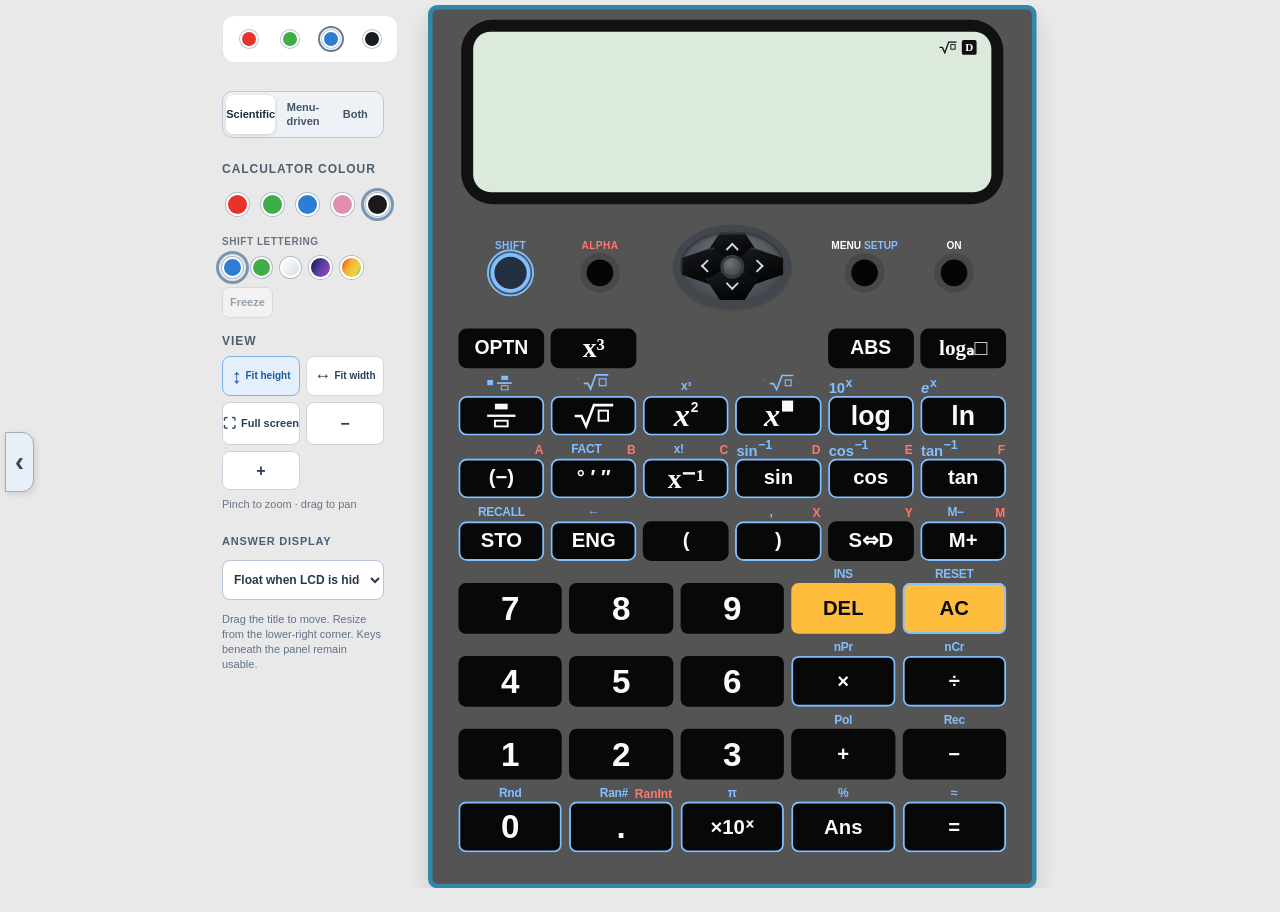
==== commit 0aa3311c: "Remove repeated face dots and visible colour names in index.html" ====
--- a/index.html
+++ b/index.html
@@ -403,7 +403,7 @@
   background:#101010;color:#fff;
   font:800 12px/1 Georgia,serif;
 }
-</style><link rel="stylesheet" href="./calculator-colour-families.css?v=1"></head><body class="dark"><main class="layout"><aside class="skin-rail" aria-label="Maths identity and calculator skins"><nav class="site-nav four-dot-links" aria-label="Quick links: A Apps, B Book, C Calculator, D Desmos"><a class="site-nav-link nav-red" href="https://ronandownes.github.io/maths/" aria-label="A — Apps" title="A · Apps"><i aria-hidden="true"></i></a><a class="site-nav-link nav-green" href="https://ronandownes.github.io/book/" aria-label="B — Maths Book" title="B · Maths Book"><i aria-hidden="true"></i></a><a class="site-nav-link nav-blue" href="https://ronandownes.github.io/calculator/" aria-label="C — Calculator" aria-current="page" title="C · Calculator"><i aria-hidden="true"></i></a><a class="site-nav-link nav-black" href="https://www.desmos.com/calculator" aria-label="D — Desmos graphing calculator" title="D · Desmos" target="_blank" rel="noopener noreferrer"><i aria-hidden="true"></i></a></nav><nav class="calculator-type-tabs" aria-label="Calculator type"><a href="./" aria-current="page" aria-label="Scientific calculator, selected">Scientific</a><a href="./menu/" aria-label="Open menu-driven calculator">Menu-driven</a><a href="./compare/" aria-label="Compare both calculators side by side">Both</a></nav><nav class="calculator-chooser" aria-label="Calculator designs and skins"><div class="model-selector" aria-label="Scientific calculator skins"><span class="skin-label">Calculator colour</span><div class="model-palette" role="group" aria-label="Scientific colours; click the selected colour again to switch dark and light"><button type="button" class="skin-dot skin-red" data-science-skin="red" aria-label="Red calculator colour" title="Red · click for dark/light" aria-pressed="false"></button><button type="button" class="skin-dot skin-green" data-science-skin="green" aria-label="Green calculator colour" title="Green · click for dark/light" aria-pressed="false"></button><button type="button" class="skin-dot skin-blue" data-science-skin="blue" aria-label="Blue calculator colour" title="Blue · click for dark/light" aria-pressed="false"></button><button type="button" class="skin-dot skin-pink" data-science-skin="pink" aria-label="Pink calculator colour" title="Pink · click for dark/light" aria-pressed="false"></button><button type="button" class="skin-dot skin-neutral" data-science-skin="neutral" id="toggleNeutralSkin" aria-label="Grey calculator colour" title="Grey · click for dark/light" aria-pressed="true"></button></div><span class="skin-status" id="scienceSkinStatus">Dark</span><div class="shift-colour-picker" role="group" aria-label="Second-function lettering colour"><span class="shift-colour-title">SHIFT lettering</span><button type="button" class="shift-swatch swatch-blue" data-shift-colour="blue" aria-label="Blue second functions" title="Blue second functions" aria-pressed="true"></button><button type="button" class="shift-swatch swatch-green" data-shift-colour="green" aria-label="Green second functions" title="Green second functions" aria-pressed="false"></button><button type="button" class="shift-swatch swatch-neutral" data-shift-colour="neutral" aria-label="Neutral grey second functions" title="Neutral grey second functions" aria-pressed="false"></button><button type="button" class="shift-effect-option effect-galaxy" data-shift-effect="galaxy" aria-label="Galaxy: slowly moving dark SHIFT lettering colours" aria-pressed="false" title="Galaxy · slowly moving dark SHIFT colours"></button><button type="button" class="shift-effect-option effect-rainbow" data-shift-effect="rainbow" aria-label="Rainbow: slowly moving bright SHIFT lettering colours" aria-pressed="false" title="Rainbow · slowly moving bright SHIFT colours"></button><button type="button" class="shift-freeze" id="shiftFreeze" aria-pressed="false" disabled title="Pause or resume the moving SHIFT and outline colours">Freeze</button></div></div></nav><div class="size-choice" role="group" aria-label="Calculator viewing controls"><span class="skin-label">View</span><div class="size-controls"><button id="fitHeight" type="button" title="Fit Height" aria-label="Fit Height" aria-pressed="false">↕ <span>Fit height</span></button><button id="fitWidth" type="button" title="Fit Width" aria-label="Fit Width" aria-pressed="false">↔ <span>Fit width</span></button><button id="fullScreenCalc" type="button" title="Full Screen — calculator only" aria-label="Show calculator full screen" aria-pressed="false">⛶ <span>Full screen</span></button><button id="zoomOut" type="button" title="Zoom Out" aria-label="Zoom Out">−</button><button id="zoomIn" type="button" title="Zoom In" aria-label="Zoom In">+</button></div><span class="size-hint">Pinch to zoom · drag to pan</span><label class="floating-answer-setting" for="floatingAnswerMode">Answer display</label><select id="floatingAnswerMode" aria-label="Choose where to show the answer"><option value="auto">Float when LCD is hidden</option><option value="always">Floating duplicate</option><option value="bottom">Below keypad</option><option value="off">Off — LCD only</option></select><span class="floating-answer-note">Drag the title to move. Resize from the lower-right corner. Keys beneath the panel remain usable.</span></div></aside><div class="calc-viewport" aria-label="Zoomable calculator viewport"><button type="button" id="toggleCalculatorRail" class="calculator-rail-toggle" aria-label="Hide calculator controls" aria-expanded="true" title="Hide or show controls">‹</button><button class="calc-fullscreen-exit" id="exitFullScreenCalc" type="button" aria-label="Leave full-screen calculator">✕ Exit full screen</button><div class="calc-stage"><section class="calculator" aria-label="Calculator"><header class="calc-header"><div class="brand lcd-palette" role="group" aria-label="Choose calculator display background"><button class="tone-dot tone-red" type="button" data-lcd-tone="red" aria-label="Red display" title="Red display" aria-pressed="false"></button><button class="tone-dot tone-green" type="button" data-lcd-tone="green" aria-label="Green display" title="Green display" aria-pressed="true"></button><button class="tone-dot tone-blue" type="button" data-lcd-tone="blue" aria-label="Blue display" title="Blue display" aria-pressed="false"></button><button class="tone-dot tone-grey" type="button" data-lcd-tone="grey" aria-label="Grey display" title="Grey display" aria-pressed="false"></button></div></header><div class="screenframe"><div class="screen" role="status" aria-live="polite"><div class="status"><span id="calc-root-indicator" role="img" aria-label="Calculate mode"><svg viewBox="0 0 52 40" xmlns="http://www.w3.org/2000/svg" focusable="false"><path d="M2 20 H10 L17 35 L28 5 H50" fill="none" stroke="currentColor" stroke-width="3.7" stroke-linejoin="miter"/><rect x="34" y="12" width="12" height="13" fill="none" stroke="currentColor" stroke-width="2.7"/></svg></span><span id="mode">D</span><span id="shiftStatus"></span></div><div id="expression" class="expression"></div><div id="result" class="result"></div></div></div><div class="top"><div class="roundgroup"><span class="keylabel">SHIFT</span><button id="shift" aria-label="Toggle second functions"></button></div><div class="roundgroup alpha"><span class="keylabel">ALPHA</span><button id="alpha" aria-label="Alpha mode"></button></div><div class="nav" id="nav" role="group" aria-label="Four-way navigation"><button type="button" data-nav="up" aria-label="Up"><span class="nav-chevron" aria-hidden="true"></span></button><button type="button" data-nav="left" aria-label="Left"><span class="nav-chevron" aria-hidden="true"></span></button><button type="button" data-nav="right" aria-label="Right"><span class="nav-chevron" aria-hidden="true"></span></button><button type="button" data-nav="down" aria-label="Down"><span class="nav-chevron" aria-hidden="true"></span></button></div><div class="roundgroup"><span class="keylabel">MENU <em style="color:var(--shift-label);font-style:normal">SETUP</em></span><button id="angle" aria-label="Switch angle mode"></button></div><div class="roundgroup"><span class="keylabel">ON</span><button id="on" aria-label="On"></button></div></div><div class="keys" id="keys"><div class="spanrow"><button style="grid-column:span 2" data-main="OPTN" data-key="opt" data-alt="" data-altkey=""><span class="upper"></span><span class="keyname">OPTN</span></button><button style="grid-column:span 2" data-main="x³" data-key="cube" data-alt="" data-altkey=""><span class="upper"></span><span class="keyname">x³</span></button><button style="grid-column:span 1" data-main="ABS" data-key="abs" data-alt="" data-altkey=""><span class="upper"></span><span class="keyname">ABS</span></button><button style="grid-column:span 1" data-main="logₐ□" data-key="logbase" data-alt="" data-altkey=""><span class="upper"></span><span class="keyname">logₐ□</span></button></div><div class="spanrow "><button class="" data-main="▤" data-key="frac" data-alt="▣" data-altkey="mixed"><span class="upper">▣</span><span class="keyname">▤</span></button><button class="" data-main="√" data-key="sqrt" data-alt="∛" data-altkey="cbrt"><span class="upper">∛</span><span class="keyname">√</span></button><button class="" data-main="x²" data-key="square" data-alt="x³" data-altkey="cube"><span class="upper">x³</span><span class="keyname">x²</span></button><button class="" data-main="xʸ" data-key="^" data-alt="ⁿ√" data-altkey="root"><span class="upper">ⁿ√□</span><span class="keyname">xʸ</span></button><button class="" data-main="log" data-key="log" data-alt="10ˣ" data-altkey="pow10"><span class="upper"><span class="shift-notation"><span class="power-base">10</span><sup>x</sup></span></span><span class="keyname">log</span></button><button class="" data-main="ln" data-key="ln" data-alt="eˣ" data-altkey="exp"><span class="upper"><span class="shift-notation"><span class="power-base italic">e</span><sup>x</sup></span></span><span class="keyname">ln</span></button></div><div class="spanrow "><button class="" data-main="(−)" data-key="negate" data-alt="A" data-altkey="negate" data-alpha="A"><span class="upper"></span><span class="keyname">(−)</span></button><button class="" data-main="° ′ ″" data-key="dms" data-alt="FACT" data-altkey="primefact" data-alpha="B"><span class="upper">FACT</span><span class="keyname">° ′ ″</span></button><button class="" data-main="x⁻¹" data-key="inversepower" data-alt="x!" data-altkey="factorial" data-alpha="C"><span class="upper">x!</span><span class="keyname">x⁻¹</span></button><button class="" data-main="sin" data-key="sin" data-alt="sin⁻¹" data-altkey="asin" data-alpha="D"><span class="upper"><span class="shift-notation"><span class="power-base">sin</span><sup>−1</sup></span></span><span class="keyname">sin</span></button><button class="" data-main="cos" data-key="cos" data-alt="cos⁻¹" data-altkey="acos" data-alpha="E"><span class="upper"><span class="shift-notation"><span class="power-base">cos</span><sup>−1</sup></span></span><span class="keyname">cos</span></button><button class="" data-main="tan" data-key="tan" data-alt="tan⁻¹" data-altkey="atan" data-alpha="F"><span class="upper"><span class="shift-notation"><span class="power-base">tan</span><sup>−1</sup></span></span><span class="keyname">tan</span></button></div><div class="spanrow "><button class="" data-main="STO" data-key="sto" data-alt="RECALL" data-altkey="recall"><span class="upper">RECALL</span><span class="keyname">STO</span></button><button class="" data-main="ENG" data-key="eng" data-alt="←" data-altkey="left"><span class="upper">←</span><span class="keyname">ENG</span></button><button class="" data-main="(" data-key="(" data-alt="" data-altkey=""><span class="upper"></span><span class="keyname">(</span></button><button class="" data-main=")" data-key=")" data-alt="," data-altkey="comma" data-alpha="X"><span class="upper">,</span><span class="keyname">)</span></button><button class="" data-main="S⇔D" data-key="sd" data-alt="" data-altkey="" data-alpha="Y"><span class="upper"></span><span class="keyname">S⇔D</span></button><button class="" data-main="M+" data-key="mplus" data-alt="M−" data-altkey="mminus" data-alpha="M"><span class="upper">M−</span><span class="keyname">M+</span></button></div><div class="spanrow five"><button class="number" data-main="7" data-key="7" data-alt="" data-altkey=""><span class="upper"></span><span class="keyname">7</span></button><button class="number" data-main="8" data-key="8" data-alt="" data-altkey=""><span class="upper"></span><span class="keyname">8</span></button><button class="number" data-main="9" data-key="9" data-alt="" data-altkey=""><span class="upper"></span><span class="keyname">9</span></button><button class="" data-main="DEL" data-key="DEL" data-alt="" data-altkey="right"><span class="upper">INS</span><span class="keyname">DEL</span></button><button class="" data-main="AC" data-key="AC" data-alt="RESET" data-altkey="reset"><span class="upper">RESET</span><span class="keyname">AC</span></button></div><div class="spanrow five"><button class="number" data-main="4" data-key="4" data-alt="" data-altkey=""><span class="upper"></span><span class="keyname">4</span></button><button class="number" data-main="5" data-key="5" data-alt="" data-altkey=""><span class="upper"></span><span class="keyname">5</span></button><button class="number" data-main="6" data-key="6" data-alt="" data-altkey=""><span class="upper"></span><span class="keyname">6</span></button><button class="" data-main="×" data-key="×" data-alt="nPr" data-altkey="npr"><span class="upper">nPr</span><span class="keyname">×</span></button><button class="" data-main="÷" data-key="÷" data-alt="nCr" data-altkey="ncr"><span class="upper">nCr</span><span class="keyname">÷</span></button></div><div class="spanrow five"><button class="number" data-main="1" data-key="1" data-alt="" data-altkey=""><span class="upper"></span><span class="keyname">1</span></button><button class="number" data-main="2" data-key="2" data-alt="" data-altkey=""><span class="upper"></span><span class="keyname">2</span></button><button class="number" data-main="3" data-key="3" data-alt="" data-altkey=""><span class="upper"></span><span class="keyname">3</span></button><button class="" data-main="+" data-key="+" data-alt="" data-altkey="+"><span class="upper">Pol</span><span class="keyname">+</span></button><button class="" data-main="−" data-key="−" data-alt="" data-altkey="−"><span class="upper">Rec</span><span class="keyname">−</span></button></div><div class="spanrow five"><button class="number" data-main="0" data-key="0" data-alt="Rnd" data-altkey="rnd"><span class="upper">Rnd</span><span class="keyname">0</span></button><button class="number" data-main="." data-key="." data-alt="Ran#" data-altkey="random" data-alpha="RanInt"><span class="upper">Ran#</span><span class="keyname">.</span></button><button class="" data-main="×10ˣ" data-key="tenexp" data-alt="π" data-altkey="pi"><span class="upper">π</span><span class="keyname">×10ˣ</span></button><button class="" data-main="Ans" data-key="ans" data-alt="%" data-altkey="percent"><span class="upper">%</span><span class="keyname">Ans</span></button><button class="equal" data-main="=" data-key="=" data-alt="≈" data-altkey="="><span class="upper">≈</span><span class="keyname">=</span></button></div></div></section></div></div><aside class="side"><h1>Calculation history</h1><p class="muted small">Click any previous expression to reuse it.</p><ol class="history" id="history"></ol><button class="clearhistory" id="clearhistory">Clear history</button><h2>Using second functions</h2><p>For variables, press <b>9 → STO → ALPHA → A</b> to store 9 in A. Repeat with B. <b>ALPHA → A → ALPHA → B → =</b> displays <b>AB</b> and calculates their product.</p><p>SHIFT selects a blue second function; ALPHA selects a red letter. The LCD indicates <b>D</b> for degrees and <b>R</b> for radians.</p><p>Example: <b>9 → x² → =</b> displays <b>81</b>. Select DEG or RAD using the round button at top right.</p><p class="muted small">Independently coded educational calculator. Not an official calculator or exam-approved emulator. Floating-point results are approximations.</p></aside></main><script>document.querySelector(".side").hidden=true;</script><script>
+</style><link rel="stylesheet" href="./calculator-colour-families.css?v=1"><style id="hide-colour-status">.skin-rail .skin-status[hidden],.menu-sidebar .skin-status[hidden]{display:none!important}</style></head><body class="dark"><main class="layout"><aside class="skin-rail" aria-label="Maths identity and calculator skins"><nav class="site-nav four-dot-links" aria-label="Quick links: A Apps, B Book, C Calculator, D Desmos"><a class="site-nav-link nav-red" href="https://ronandownes.github.io/maths/" aria-label="A — Apps" title="A · Apps"><i aria-hidden="true"></i></a><a class="site-nav-link nav-green" href="https://ronandownes.github.io/book/" aria-label="B — Maths Book" title="B · Maths Book"><i aria-hidden="true"></i></a><a class="site-nav-link nav-blue" href="https://ronandownes.github.io/calculator/" aria-label="C — Calculator" aria-current="page" title="C · Calculator"><i aria-hidden="true"></i></a><a class="site-nav-link nav-black" href="https://www.desmos.com/calculator" aria-label="D — Desmos graphing calculator" title="D · Desmos" target="_blank" rel="noopener noreferrer"><i aria-hidden="true"></i></a></nav><nav class="calculator-type-tabs" aria-label="Calculator type"><a href="./" aria-current="page" aria-label="Scientific calculator, selected">Scientific</a><a href="./menu/" aria-label="Open menu-driven calculator">Menu-driven</a><a href="./compare/" aria-label="Compare both calculators side by side">Both</a></nav><nav class="calculator-chooser" aria-label="Calculator designs and skins"><div class="model-selector" aria-label="Scientific calculator skins"><span class="skin-label">Calculator colour</span><div class="model-palette" role="group" aria-label="Scientific colours; click the selected colour again to switch dark and light"><button type="button" class="skin-dot skin-red" data-science-skin="red" aria-label="Red calculator colour" title="Red · click for dark/light" aria-pressed="false"></button><button type="button" class="skin-dot skin-green" data-science-skin="green" aria-label="Green calculator colour" title="Green · click for dark/light" aria-pressed="false"></button><button type="button" class="skin-dot skin-blue" data-science-skin="blue" aria-label="Blue calculator colour" title="Blue · click for dark/light" aria-pressed="false"></button><button type="button" class="skin-dot skin-pink" data-science-skin="pink" aria-label="Pink calculator colour" title="Pink · click for dark/light" aria-pressed="false"></button><button type="button" class="skin-dot skin-neutral" data-science-skin="neutral" id="toggleNeutralSkin" aria-label="Grey calculator colour" title="Grey · click for dark/light" aria-pressed="true"></button></div><span class="skin-status" id="scienceSkinStatus" hidden aria-live="polite">Dark</span><div class="shift-colour-picker" role="group" aria-label="Second-function lettering colour"><span class="shift-colour-title">SHIFT lettering</span><button type="button" class="shift-swatch swatch-blue" data-shift-colour="blue" aria-label="Blue second functions" title="Blue second functions" aria-pressed="true"></button><button type="button" class="shift-swatch swatch-green" data-shift-colour="green" aria-label="Green second functions" title="Green second functions" aria-pressed="false"></button><button type="button" class="shift-swatch swatch-neutral" data-shift-colour="neutral" aria-label="Neutral grey second functions" title="Neutral grey second functions" aria-pressed="false"></button><button type="button" class="shift-effect-option effect-galaxy" data-shift-effect="galaxy" aria-label="Galaxy: slowly moving dark SHIFT lettering colours" aria-pressed="false" title="Galaxy · slowly moving dark SHIFT colours"></button><button type="button" class="shift-effect-option effect-rainbow" data-shift-effect="rainbow" aria-label="Rainbow: slowly moving bright SHIFT lettering colours" aria-pressed="false" title="Rainbow · slowly moving bright SHIFT colours"></button><button type="button" class="shift-freeze" id="shiftFreeze" aria-pressed="false" disabled title="Pause or resume the moving SHIFT and outline colours">Freeze</button></div></div></nav><div class="size-choice" role="group" aria-label="Calculator viewing controls"><span class="skin-label">View</span><div class="size-controls"><button id="fitHeight" type="button" title="Fit Height" aria-label="Fit Height" aria-pressed="false">↕ <span>Fit height</span></button><button id="fitWidth" type="button" title="Fit Width" aria-label="Fit Width" aria-pressed="false">↔ <span>Fit width</span></button><button id="fullScreenCalc" type="button" title="Full Screen — calculator only" aria-label="Show calculator full screen" aria-pressed="false">⛶ <span>Full screen</span></button><button id="zoomOut" type="button" title="Zoom Out" aria-label="Zoom Out">−</button><button id="zoomIn" type="button" title="Zoom In" aria-label="Zoom In">+</button></div><span class="size-hint">Pinch to zoom · drag to pan</span><label class="floating-answer-setting" for="floatingAnswerMode">Answer display</label><select id="floatingAnswerMode" aria-label="Choose where to show the answer"><option value="auto">Float when LCD is hidden</option><option value="always">Floating duplicate</option><option value="bottom">Below keypad</option><option value="off">Off — LCD only</option></select><span class="floating-answer-note">Drag the title to move. Resize from the lower-right corner. Keys beneath the panel remain usable.</span></div></aside><div class="calc-viewport" aria-label="Zoomable calculator viewport"><button type="button" id="toggleCalculatorRail" class="calculator-rail-toggle" aria-label="Hide calculator controls" aria-expanded="true" title="Hide or show controls">‹</button><button class="calc-fullscreen-exit" id="exitFullScreenCalc" type="button" aria-label="Leave full-screen calculator">✕ Exit full screen</button><div class="calc-stage"><section class="calculator" aria-label="Calculator"><div class="screenframe"><div class="screen" role="status" aria-live="polite"><div class="status"><span id="calc-root-indicator" role="img" aria-label="Calculate mode"><svg viewBox="0 0 52 40" xmlns="http://www.w3.org/2000/svg" focusable="false"><path d="M2 20 H10 L17 35 L28 5 H50" fill="none" stroke="currentColor" stroke-width="3.7" stroke-linejoin="miter"/><rect x="34" y="12" width="12" height="13" fill="none" stroke="currentColor" stroke-width="2.7"/></svg></span><span id="mode">D</span><span id="shiftStatus"></span></div><div id="expression" class="expression"></div><div id="result" class="result"></div></div></div><div class="top"><div class="roundgroup"><span class="keylabel">SHIFT</span><button id="shift" aria-label="Toggle second functions"></button></div><div class="roundgroup alpha"><span class="keylabel">ALPHA</span><button id="alpha" aria-label="Alpha mode"></button></div><div class="nav" id="nav" role="group" aria-label="Four-way navigation"><button type="button" data-nav="up" aria-label="Up"><span class="nav-chevron" aria-hidden="true"></span></button><button type="button" data-nav="left" aria-label="Left"><span class="nav-chevron" aria-hidden="true"></span></button><button type="button" data-nav="right" aria-label="Right"><span class="nav-chevron" aria-hidden="true"></span></button><button type="button" data-nav="down" aria-label="Down"><span class="nav-chevron" aria-hidden="true"></span></button></div><div class="roundgroup"><span class="keylabel">MENU <em style="color:var(--shift-label);font-style:normal">SETUP</em></span><button id="angle" aria-label="Switch angle mode"></button></div><div class="roundgroup"><span class="keylabel">ON</span><button id="on" aria-label="On"></button></div></div><div class="keys" id="keys"><div class="spanrow"><button style="grid-column:span 2" data-main="OPTN" data-key="opt" data-alt="" data-altkey=""><span class="upper"></span><span class="keyname">OPTN</span></button><button style="grid-column:span 2" data-main="x³" data-key="cube" data-alt="" data-altkey=""><span class="upper"></span><span class="keyname">x³</span></button><button style="grid-column:span 1" data-main="ABS" data-key="abs" data-alt="" data-altkey=""><span class="upper"></span><span class="keyname">ABS</span></button><button style="grid-column:span 1" data-main="logₐ□" data-key="logbase" data-alt="" data-altkey=""><span class="upper"></span><span class="keyname">logₐ□</span></button></div><div class="spanrow "><button class="" data-main="▤" data-key="frac" data-alt="▣" data-altkey="mixed"><span class="upper">▣</span><span class="keyname">▤</span></button><button class="" data-main="√" data-key="sqrt" data-alt="∛" data-altkey="cbrt"><span class="upper">∛</span><span class="keyname">√</span></button><button class="" data-main="x²" data-key="square" data-alt="x³" data-altkey="cube"><span class="upper">x³</span><span class="keyname">x²</span></button><button class="" data-main="xʸ" data-key="^" data-alt="ⁿ√" data-altkey="root"><span class="upper">ⁿ√□</span><span class="keyname">xʸ</span></button><button class="" data-main="log" data-key="log" data-alt="10ˣ" data-altkey="pow10"><span class="upper"><span class="shift-notation"><span class="power-base">10</span><sup>x</sup></span></span><span class="keyname">log</span></button><button class="" data-main="ln" data-key="ln" data-alt="eˣ" data-altkey="exp"><span class="upper"><span class="shift-notation"><span class="power-base italic">e</span><sup>x</sup></span></span><span class="keyname">ln</span></button></div><div class="spanrow "><button class="" data-main="(−)" data-key="negate" data-alt="A" data-altkey="negate" data-alpha="A"><span class="upper"></span><span class="keyname">(−)</span></button><button class="" data-main="° ′ ″" data-key="dms" data-alt="FACT" data-altkey="primefact" data-alpha="B"><span class="upper">FACT</span><span class="keyname">° ′ ″</span></button><button class="" data-main="x⁻¹" data-key="inversepower" data-alt="x!" data-altkey="factorial" data-alpha="C"><span class="upper">x!</span><span class="keyname">x⁻¹</span></button><button class="" data-main="sin" data-key="sin" data-alt="sin⁻¹" data-altkey="asin" data-alpha="D"><span class="upper"><span class="shift-notation"><span class="power-base">sin</span><sup>−1</sup></span></span><span class="keyname">sin</span></button><button class="" data-main="cos" data-key="cos" data-alt="cos⁻¹" data-altkey="acos" data-alpha="E"><span class="upper"><span class="shift-notation"><span class="power-base">cos</span><sup>−1</sup></span></span><span class="keyname">cos</span></button><button class="" data-main="tan" data-key="tan" data-alt="tan⁻¹" data-altkey="atan" data-alpha="F"><span class="upper"><span class="shift-notation"><span class="power-base">tan</span><sup>−1</sup></span></span><span class="keyname">tan</span></button></div><div class="spanrow "><button class="" data-main="STO" data-key="sto" data-alt="RECALL" data-altkey="recall"><span class="upper">RECALL</span><span class="keyname">STO</span></button><button class="" data-main="ENG" data-key="eng" data-alt="←" data-altkey="left"><span class="upper">←</span><span class="keyname">ENG</span></button><button class="" data-main="(" data-key="(" data-alt="" data-altkey=""><span class="upper"></span><span class="keyname">(</span></button><button class="" data-main=")" data-key=")" data-alt="," data-altkey="comma" data-alpha="X"><span class="upper">,</span><span class="keyname">)</span></button><button class="" data-main="S⇔D" data-key="sd" data-alt="" data-altkey="" data-alpha="Y"><span class="upper"></span><span class="keyname">S⇔D</span></button><button class="" data-main="M+" data-key="mplus" data-alt="M−" data-altkey="mminus" data-alpha="M"><span class="upper">M−</span><span class="keyname">M+</span></button></div><div class="spanrow five"><button class="number" data-main="7" data-key="7" data-alt="" data-altkey=""><span class="upper"></span><span class="keyname">7</span></button><button class="number" data-main="8" data-key="8" data-alt="" data-altkey=""><span class="upper"></span><span class="keyname">8</span></button><button class="number" data-main="9" data-key="9" data-alt="" data-altkey=""><span class="upper"></span><span class="keyname">9</span></button><button class="" data-main="DEL" data-key="DEL" data-alt="" data-altkey="right"><span class="upper">INS</span><span class="keyname">DEL</span></button><button class="" data-main="AC" data-key="AC" data-alt="RESET" data-altkey="reset"><span class="upper">RESET</span><span class="keyname">AC</span></button></div><div class="spanrow five"><button class="number" data-main="4" data-key="4" data-alt="" data-altkey=""><span class="upper"></span><span class="keyname">4</span></button><button class="number" data-main="5" data-key="5" data-alt="" data-altkey=""><span class="upper"></span><span class="keyname">5</span></button><button class="number" data-main="6" data-key="6" data-alt="" data-altkey=""><span class="upper"></span><span class="keyname">6</span></button><button class="" data-main="×" data-key="×" data-alt="nPr" data-altkey="npr"><span class="upper">nPr</span><span class="keyname">×</span></button><button class="" data-main="÷" data-key="÷" data-alt="nCr" data-altkey="ncr"><span class="upper">nCr</span><span class="keyname">÷</span></button></div><div class="spanrow five"><button class="number" data-main="1" data-key="1" data-alt="" data-altkey=""><span class="upper"></span><span class="keyname">1</span></button><button class="number" data-main="2" data-key="2" data-alt="" data-altkey=""><span class="upper"></span><span class="keyname">2</span></button><button class="number" data-main="3" data-key="3" data-alt="" data-altkey=""><span class="upper"></span><span class="keyname">3</span></button><button class="" data-main="+" data-key="+" data-alt="" data-altkey="+"><span class="upper">Pol</span><span class="keyname">+</span></button><button class="" data-main="−" data-key="−" data-alt="" data-altkey="−"><span class="upper">Rec</span><span class="keyname">−</span></button></div><div class="spanrow five"><button class="number" data-main="0" data-key="0" data-alt="Rnd" data-altkey="rnd"><span class="upper">Rnd</span><span class="keyname">0</span></button><button class="number" data-main="." data-key="." data-alt="Ran#" data-altkey="random" data-alpha="RanInt"><span class="upper">Ran#</span><span class="keyname">.</span></button><button class="" data-main="×10ˣ" data-key="tenexp" data-alt="π" data-altkey="pi"><span class="upper">π</span><span class="keyname">×10ˣ</span></button><button class="" data-main="Ans" data-key="ans" data-alt="%" data-altkey="percent"><span class="upper">%</span><span class="keyname">Ans</span></button><button class="equal" data-main="=" data-key="=" data-alt="≈" data-altkey="="><span class="upper">≈</span><span class="keyname">=</span></button></div></div></section></div></div><aside class="side"><h1>Calculation history</h1><p class="muted small">Click any previous expression to reuse it.</p><ol class="history" id="history"></ol><button class="clearhistory" id="clearhistory">Clear history</button><h2>Using second functions</h2><p>For variables, press <b>9 → STO → ALPHA → A</b> to store 9 in A. Repeat with B. <b>ALPHA → A → ALPHA → B → =</b> displays <b>AB</b> and calculates their product.</p><p>SHIFT selects a blue second function; ALPHA selects a red letter. The LCD indicates <b>D</b> for degrees and <b>R</b> for radians.</p><p>Example: <b>9 → x² → =</b> displays <b>81</b>. Select DEG or RAD using the round button at top right.</p><p class="muted small">Independently coded educational calculator. Not an official calculator or exam-approved emulator. Floating-point results are approximations.</p></aside></main><script>document.querySelector(".side").hidden=true;</script><script>
 'use strict';
 const $ = id => document.getElementById(id);
 let expr='', ans=0, deg=true, angleUnit='deg', inverse=false, history=[], justCalculated=false, memory=0, alpha=false;
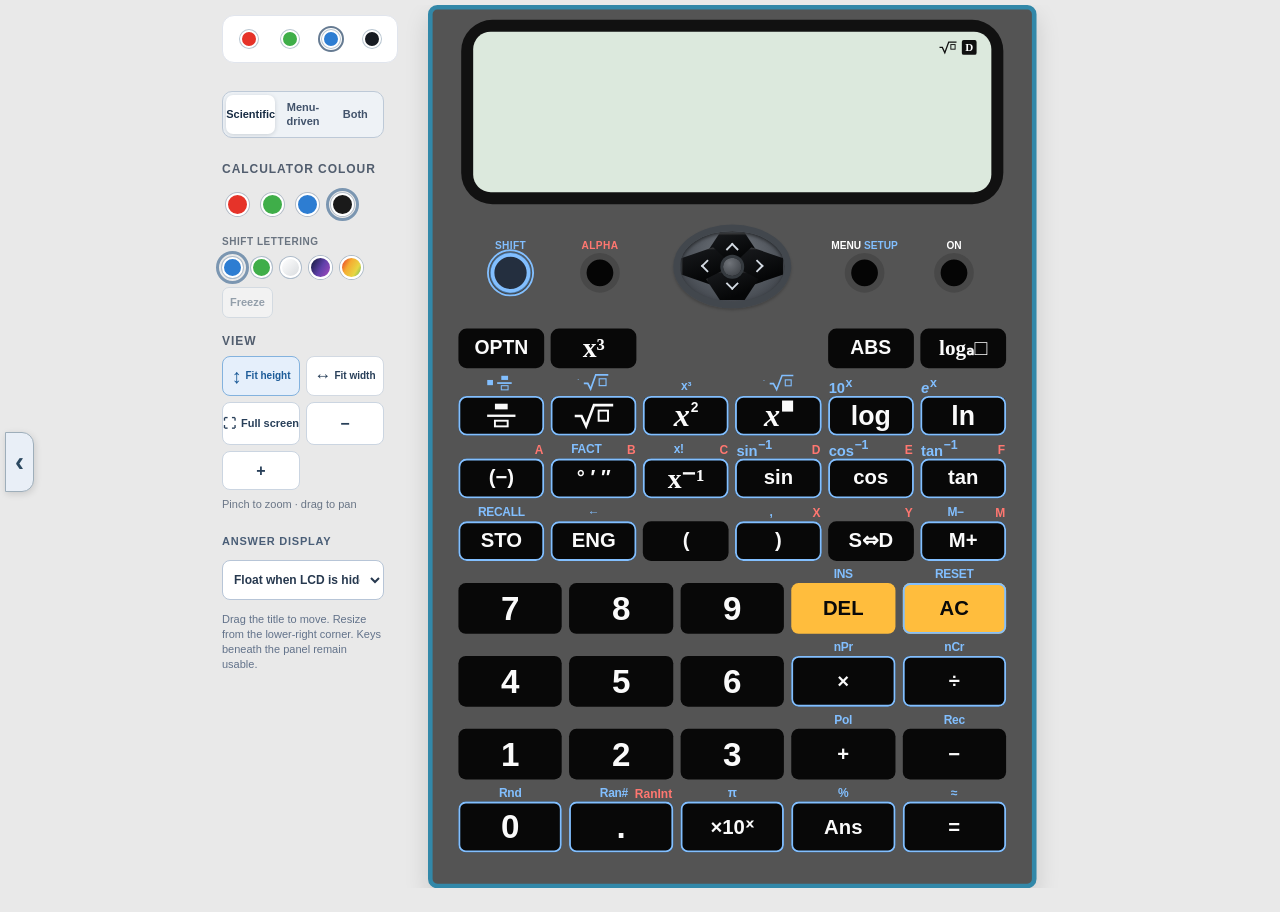
==== commit 7caf224f: "Remove pink colour swatch from index.html" ====
--- a/index.html
+++ b/index.html
@@ -403,7 +403,7 @@
   background:#101010;color:#fff;
   font:800 12px/1 Georgia,serif;
 }
-</style><link rel="stylesheet" href="./calculator-colour-families.css?v=1"><style id="hide-colour-status">.skin-rail .skin-status[hidden],.menu-sidebar .skin-status[hidden]{display:none!important}</style></head><body class="dark"><main class="layout"><aside class="skin-rail" aria-label="Maths identity and calculator skins"><nav class="site-nav four-dot-links" aria-label="Quick links: A Apps, B Book, C Calculator, D Desmos"><a class="site-nav-link nav-red" href="https://ronandownes.github.io/maths/" aria-label="A — Apps" title="A · Apps"><i aria-hidden="true"></i></a><a class="site-nav-link nav-green" href="https://ronandownes.github.io/book/" aria-label="B — Maths Book" title="B · Maths Book"><i aria-hidden="true"></i></a><a class="site-nav-link nav-blue" href="https://ronandownes.github.io/calculator/" aria-label="C — Calculator" aria-current="page" title="C · Calculator"><i aria-hidden="true"></i></a><a class="site-nav-link nav-black" href="https://www.desmos.com/calculator" aria-label="D — Desmos graphing calculator" title="D · Desmos" target="_blank" rel="noopener noreferrer"><i aria-hidden="true"></i></a></nav><nav class="calculator-type-tabs" aria-label="Calculator type"><a href="./" aria-current="page" aria-label="Scientific calculator, selected">Scientific</a><a href="./menu/" aria-label="Open menu-driven calculator">Menu-driven</a><a href="./compare/" aria-label="Compare both calculators side by side">Both</a></nav><nav class="calculator-chooser" aria-label="Calculator designs and skins"><div class="model-selector" aria-label="Scientific calculator skins"><span class="skin-label">Calculator colour</span><div class="model-palette" role="group" aria-label="Scientific colours; click the selected colour again to switch dark and light"><button type="button" class="skin-dot skin-red" data-science-skin="red" aria-label="Red calculator colour" title="Red · click for dark/light" aria-pressed="false"></button><button type="button" class="skin-dot skin-green" data-science-skin="green" aria-label="Green calculator colour" title="Green · click for dark/light" aria-pressed="false"></button><button type="button" class="skin-dot skin-blue" data-science-skin="blue" aria-label="Blue calculator colour" title="Blue · click for dark/light" aria-pressed="false"></button><button type="button" class="skin-dot skin-pink" data-science-skin="pink" aria-label="Pink calculator colour" title="Pink · click for dark/light" aria-pressed="false"></button><button type="button" class="skin-dot skin-neutral" data-science-skin="neutral" id="toggleNeutralSkin" aria-label="Grey calculator colour" title="Grey · click for dark/light" aria-pressed="true"></button></div><span class="skin-status" id="scienceSkinStatus" hidden aria-live="polite">Dark</span><div class="shift-colour-picker" role="group" aria-label="Second-function lettering colour"><span class="shift-colour-title">SHIFT lettering</span><button type="button" class="shift-swatch swatch-blue" data-shift-colour="blue" aria-label="Blue second functions" title="Blue second functions" aria-pressed="true"></button><button type="button" class="shift-swatch swatch-green" data-shift-colour="green" aria-label="Green second functions" title="Green second functions" aria-pressed="false"></button><button type="button" class="shift-swatch swatch-neutral" data-shift-colour="neutral" aria-label="Neutral grey second functions" title="Neutral grey second functions" aria-pressed="false"></button><button type="button" class="shift-effect-option effect-galaxy" data-shift-effect="galaxy" aria-label="Galaxy: slowly moving dark SHIFT lettering colours" aria-pressed="false" title="Galaxy · slowly moving dark SHIFT colours"></button><button type="button" class="shift-effect-option effect-rainbow" data-shift-effect="rainbow" aria-label="Rainbow: slowly moving bright SHIFT lettering colours" aria-pressed="false" title="Rainbow · slowly moving bright SHIFT colours"></button><button type="button" class="shift-freeze" id="shiftFreeze" aria-pressed="false" disabled title="Pause or resume the moving SHIFT and outline colours">Freeze</button></div></div></nav><div class="size-choice" role="group" aria-label="Calculator viewing controls"><span class="skin-label">View</span><div class="size-controls"><button id="fitHeight" type="button" title="Fit Height" aria-label="Fit Height" aria-pressed="false">↕ <span>Fit height</span></button><button id="fitWidth" type="button" title="Fit Width" aria-label="Fit Width" aria-pressed="false">↔ <span>Fit width</span></button><button id="fullScreenCalc" type="button" title="Full Screen — calculator only" aria-label="Show calculator full screen" aria-pressed="false">⛶ <span>Full screen</span></button><button id="zoomOut" type="button" title="Zoom Out" aria-label="Zoom Out">−</button><button id="zoomIn" type="button" title="Zoom In" aria-label="Zoom In">+</button></div><span class="size-hint">Pinch to zoom · drag to pan</span><label class="floating-answer-setting" for="floatingAnswerMode">Answer display</label><select id="floatingAnswerMode" aria-label="Choose where to show the answer"><option value="auto">Float when LCD is hidden</option><option value="always">Floating duplicate</option><option value="bottom">Below keypad</option><option value="off">Off — LCD only</option></select><span class="floating-answer-note">Drag the title to move. Resize from the lower-right corner. Keys beneath the panel remain usable.</span></div></aside><div class="calc-viewport" aria-label="Zoomable calculator viewport"><button type="button" id="toggleCalculatorRail" class="calculator-rail-toggle" aria-label="Hide calculator controls" aria-expanded="true" title="Hide or show controls">‹</button><button class="calc-fullscreen-exit" id="exitFullScreenCalc" type="button" aria-label="Leave full-screen calculator">✕ Exit full screen</button><div class="calc-stage"><section class="calculator" aria-label="Calculator"><div class="screenframe"><div class="screen" role="status" aria-live="polite"><div class="status"><span id="calc-root-indicator" role="img" aria-label="Calculate mode"><svg viewBox="0 0 52 40" xmlns="http://www.w3.org/2000/svg" focusable="false"><path d="M2 20 H10 L17 35 L28 5 H50" fill="none" stroke="currentColor" stroke-width="3.7" stroke-linejoin="miter"/><rect x="34" y="12" width="12" height="13" fill="none" stroke="currentColor" stroke-width="2.7"/></svg></span><span id="mode">D</span><span id="shiftStatus"></span></div><div id="expression" class="expression"></div><div id="result" class="result"></div></div></div><div class="top"><div class="roundgroup"><span class="keylabel">SHIFT</span><button id="shift" aria-label="Toggle second functions"></button></div><div class="roundgroup alpha"><span class="keylabel">ALPHA</span><button id="alpha" aria-label="Alpha mode"></button></div><div class="nav" id="nav" role="group" aria-label="Four-way navigation"><button type="button" data-nav="up" aria-label="Up"><span class="nav-chevron" aria-hidden="true"></span></button><button type="button" data-nav="left" aria-label="Left"><span class="nav-chevron" aria-hidden="true"></span></button><button type="button" data-nav="right" aria-label="Right"><span class="nav-chevron" aria-hidden="true"></span></button><button type="button" data-nav="down" aria-label="Down"><span class="nav-chevron" aria-hidden="true"></span></button></div><div class="roundgroup"><span class="keylabel">MENU <em style="color:var(--shift-label);font-style:normal">SETUP</em></span><button id="angle" aria-label="Switch angle mode"></button></div><div class="roundgroup"><span class="keylabel">ON</span><button id="on" aria-label="On"></button></div></div><div class="keys" id="keys"><div class="spanrow"><button style="grid-column:span 2" data-main="OPTN" data-key="opt" data-alt="" data-altkey=""><span class="upper"></span><span class="keyname">OPTN</span></button><button style="grid-column:span 2" data-main="x³" data-key="cube" data-alt="" data-altkey=""><span class="upper"></span><span class="keyname">x³</span></button><button style="grid-column:span 1" data-main="ABS" data-key="abs" data-alt="" data-altkey=""><span class="upper"></span><span class="keyname">ABS</span></button><button style="grid-column:span 1" data-main="logₐ□" data-key="logbase" data-alt="" data-altkey=""><span class="upper"></span><span class="keyname">logₐ□</span></button></div><div class="spanrow "><button class="" data-main="▤" data-key="frac" data-alt="▣" data-altkey="mixed"><span class="upper">▣</span><span class="keyname">▤</span></button><button class="" data-main="√" data-key="sqrt" data-alt="∛" data-altkey="cbrt"><span class="upper">∛</span><span class="keyname">√</span></button><button class="" data-main="x²" data-key="square" data-alt="x³" data-altkey="cube"><span class="upper">x³</span><span class="keyname">x²</span></button><button class="" data-main="xʸ" data-key="^" data-alt="ⁿ√" data-altkey="root"><span class="upper">ⁿ√□</span><span class="keyname">xʸ</span></button><button class="" data-main="log" data-key="log" data-alt="10ˣ" data-altkey="pow10"><span class="upper"><span class="shift-notation"><span class="power-base">10</span><sup>x</sup></span></span><span class="keyname">log</span></button><button class="" data-main="ln" data-key="ln" data-alt="eˣ" data-altkey="exp"><span class="upper"><span class="shift-notation"><span class="power-base italic">e</span><sup>x</sup></span></span><span class="keyname">ln</span></button></div><div class="spanrow "><button class="" data-main="(−)" data-key="negate" data-alt="A" data-altkey="negate" data-alpha="A"><span class="upper"></span><span class="keyname">(−)</span></button><button class="" data-main="° ′ ″" data-key="dms" data-alt="FACT" data-altkey="primefact" data-alpha="B"><span class="upper">FACT</span><span class="keyname">° ′ ″</span></button><button class="" data-main="x⁻¹" data-key="inversepower" data-alt="x!" data-altkey="factorial" data-alpha="C"><span class="upper">x!</span><span class="keyname">x⁻¹</span></button><button class="" data-main="sin" data-key="sin" data-alt="sin⁻¹" data-altkey="asin" data-alpha="D"><span class="upper"><span class="shift-notation"><span class="power-base">sin</span><sup>−1</sup></span></span><span class="keyname">sin</span></button><button class="" data-main="cos" data-key="cos" data-alt="cos⁻¹" data-altkey="acos" data-alpha="E"><span class="upper"><span class="shift-notation"><span class="power-base">cos</span><sup>−1</sup></span></span><span class="keyname">cos</span></button><button class="" data-main="tan" data-key="tan" data-alt="tan⁻¹" data-altkey="atan" data-alpha="F"><span class="upper"><span class="shift-notation"><span class="power-base">tan</span><sup>−1</sup></span></span><span class="keyname">tan</span></button></div><div class="spanrow "><button class="" data-main="STO" data-key="sto" data-alt="RECALL" data-altkey="recall"><span class="upper">RECALL</span><span class="keyname">STO</span></button><button class="" data-main="ENG" data-key="eng" data-alt="←" data-altkey="left"><span class="upper">←</span><span class="keyname">ENG</span></button><button class="" data-main="(" data-key="(" data-alt="" data-altkey=""><span class="upper"></span><span class="keyname">(</span></button><button class="" data-main=")" data-key=")" data-alt="," data-altkey="comma" data-alpha="X"><span class="upper">,</span><span class="keyname">)</span></button><button class="" data-main="S⇔D" data-key="sd" data-alt="" data-altkey="" data-alpha="Y"><span class="upper"></span><span class="keyname">S⇔D</span></button><button class="" data-main="M+" data-key="mplus" data-alt="M−" data-altkey="mminus" data-alpha="M"><span class="upper">M−</span><span class="keyname">M+</span></button></div><div class="spanrow five"><button class="number" data-main="7" data-key="7" data-alt="" data-altkey=""><span class="upper"></span><span class="keyname">7</span></button><button class="number" data-main="8" data-key="8" data-alt="" data-altkey=""><span class="upper"></span><span class="keyname">8</span></button><button class="number" data-main="9" data-key="9" data-alt="" data-altkey=""><span class="upper"></span><span class="keyname">9</span></button><button class="" data-main="DEL" data-key="DEL" data-alt="" data-altkey="right"><span class="upper">INS</span><span class="keyname">DEL</span></button><button class="" data-main="AC" data-key="AC" data-alt="RESET" data-altkey="reset"><span class="upper">RESET</span><span class="keyname">AC</span></button></div><div class="spanrow five"><button class="number" data-main="4" data-key="4" data-alt="" data-altkey=""><span class="upper"></span><span class="keyname">4</span></button><button class="number" data-main="5" data-key="5" data-alt="" data-altkey=""><span class="upper"></span><span class="keyname">5</span></button><button class="number" data-main="6" data-key="6" data-alt="" data-altkey=""><span class="upper"></span><span class="keyname">6</span></button><button class="" data-main="×" data-key="×" data-alt="nPr" data-altkey="npr"><span class="upper">nPr</span><span class="keyname">×</span></button><button class="" data-main="÷" data-key="÷" data-alt="nCr" data-altkey="ncr"><span class="upper">nCr</span><span class="keyname">÷</span></button></div><div class="spanrow five"><button class="number" data-main="1" data-key="1" data-alt="" data-altkey=""><span class="upper"></span><span class="keyname">1</span></button><button class="number" data-main="2" data-key="2" data-alt="" data-altkey=""><span class="upper"></span><span class="keyname">2</span></button><button class="number" data-main="3" data-key="3" data-alt="" data-altkey=""><span class="upper"></span><span class="keyname">3</span></button><button class="" data-main="+" data-key="+" data-alt="" data-altkey="+"><span class="upper">Pol</span><span class="keyname">+</span></button><button class="" data-main="−" data-key="−" data-alt="" data-altkey="−"><span class="upper">Rec</span><span class="keyname">−</span></button></div><div class="spanrow five"><button class="number" data-main="0" data-key="0" data-alt="Rnd" data-altkey="rnd"><span class="upper">Rnd</span><span class="keyname">0</span></button><button class="number" data-main="." data-key="." data-alt="Ran#" data-altkey="random" data-alpha="RanInt"><span class="upper">Ran#</span><span class="keyname">.</span></button><button class="" data-main="×10ˣ" data-key="tenexp" data-alt="π" data-altkey="pi"><span class="upper">π</span><span class="keyname">×10ˣ</span></button><button class="" data-main="Ans" data-key="ans" data-alt="%" data-altkey="percent"><span class="upper">%</span><span class="keyname">Ans</span></button><button class="equal" data-main="=" data-key="=" data-alt="≈" data-altkey="="><span class="upper">≈</span><span class="keyname">=</span></button></div></div></section></div></div><aside class="side"><h1>Calculation history</h1><p class="muted small">Click any previous expression to reuse it.</p><ol class="history" id="history"></ol><button class="clearhistory" id="clearhistory">Clear history</button><h2>Using second functions</h2><p>For variables, press <b>9 → STO → ALPHA → A</b> to store 9 in A. Repeat with B. <b>ALPHA → A → ALPHA → B → =</b> displays <b>AB</b> and calculates their product.</p><p>SHIFT selects a blue second function; ALPHA selects a red letter. The LCD indicates <b>D</b> for degrees and <b>R</b> for radians.</p><p>Example: <b>9 → x² → =</b> displays <b>81</b>. Select DEG or RAD using the round button at top right.</p><p class="muted small">Independently coded educational calculator. Not an official calculator or exam-approved emulator. Floating-point results are approximations.</p></aside></main><script>document.querySelector(".side").hidden=true;</script><script>
+</style><link rel="stylesheet" href="./calculator-colour-families.css?v=1"><style id="hide-colour-status">.skin-rail .skin-status[hidden],.menu-sidebar .skin-status[hidden]{display:none!important}</style></head><body class="dark"><main class="layout"><aside class="skin-rail" aria-label="Maths identity and calculator skins"><nav class="site-nav four-dot-links" aria-label="Quick links: A Apps, B Book, C Calculator, D Desmos"><a class="site-nav-link nav-red" href="https://ronandownes.github.io/maths/" aria-label="A — Apps" title="A · Apps"><i aria-hidden="true"></i></a><a class="site-nav-link nav-green" href="https://ronandownes.github.io/book/" aria-label="B — Maths Book" title="B · Maths Book"><i aria-hidden="true"></i></a><a class="site-nav-link nav-blue" href="https://ronandownes.github.io/calculator/" aria-label="C — Calculator" aria-current="page" title="C · Calculator"><i aria-hidden="true"></i></a><a class="site-nav-link nav-black" href="https://www.desmos.com/calculator" aria-label="D — Desmos graphing calculator" title="D · Desmos" target="_blank" rel="noopener noreferrer"><i aria-hidden="true"></i></a></nav><nav class="calculator-type-tabs" aria-label="Calculator type"><a href="./" aria-current="page" aria-label="Scientific calculator, selected">Scientific</a><a href="./menu/" aria-label="Open menu-driven calculator">Menu-driven</a><a href="./compare/" aria-label="Compare both calculators side by side">Both</a></nav><nav class="calculator-chooser" aria-label="Calculator designs and skins"><div class="model-selector" aria-label="Scientific calculator skins"><span class="skin-label">Calculator colour</span><div class="model-palette" role="group" aria-label="Scientific colours; click the selected colour again to switch dark and light"><button type="button" class="skin-dot skin-red" data-science-skin="red" aria-label="Red calculator colour" title="Red · click for dark/light" aria-pressed="false"></button><button type="button" class="skin-dot skin-green" data-science-skin="green" aria-label="Green calculator colour" title="Green · click for dark/light" aria-pressed="false"></button><button type="button" class="skin-dot skin-blue" data-science-skin="blue" aria-label="Blue calculator colour" title="Blue · click for dark/light" aria-pressed="false"></button><button type="button" class="skin-dot skin-neutral" data-science-skin="neutral" id="toggleNeutralSkin" aria-label="Grey calculator colour" title="Grey · click for dark/light" aria-pressed="true"></button></div><span class="skin-status" id="scienceSkinStatus" hidden aria-live="polite">Dark</span><div class="shift-colour-picker" role="group" aria-label="Second-function lettering colour"><span class="shift-colour-title">SHIFT lettering</span><button type="button" class="shift-swatch swatch-blue" data-shift-colour="blue" aria-label="Blue second functions" title="Blue second functions" aria-pressed="true"></button><button type="button" class="shift-swatch swatch-green" data-shift-colour="green" aria-label="Green second functions" title="Green second functions" aria-pressed="false"></button><button type="button" class="shift-swatch swatch-neutral" data-shift-colour="neutral" aria-label="Neutral grey second functions" title="Neutral grey second functions" aria-pressed="false"></button><button type="button" class="shift-effect-option effect-galaxy" data-shift-effect="galaxy" aria-label="Galaxy: slowly moving dark SHIFT lettering colours" aria-pressed="false" title="Galaxy · slowly moving dark SHIFT colours"></button><button type="button" class="shift-effect-option effect-rainbow" data-shift-effect="rainbow" aria-label="Rainbow: slowly moving bright SHIFT lettering colours" aria-pressed="false" title="Rainbow · slowly moving bright SHIFT colours"></button><button type="button" class="shift-freeze" id="shiftFreeze" aria-pressed="false" disabled title="Pause or resume the moving SHIFT and outline colours">Freeze</button></div></div></nav><div class="size-choice" role="group" aria-label="Calculator viewing controls"><span class="skin-label">View</span><div class="size-controls"><button id="fitHeight" type="button" title="Fit Height" aria-label="Fit Height" aria-pressed="false">↕ <span>Fit height</span></button><button id="fitWidth" type="button" title="Fit Width" aria-label="Fit Width" aria-pressed="false">↔ <span>Fit width</span></button><button id="fullScreenCalc" type="button" title="Full Screen — calculator only" aria-label="Show calculator full screen" aria-pressed="false">⛶ <span>Full screen</span></button><button id="zoomOut" type="button" title="Zoom Out" aria-label="Zoom Out">−</button><button id="zoomIn" type="button" title="Zoom In" aria-label="Zoom In">+</button></div><span class="size-hint">Pinch to zoom · drag to pan</span><label class="floating-answer-setting" for="floatingAnswerMode">Answer display</label><select id="floatingAnswerMode" aria-label="Choose where to show the answer"><option value="auto">Float when LCD is hidden</option><option value="always">Floating duplicate</option><option value="bottom">Below keypad</option><option value="off">Off — LCD only</option></select><span class="floating-answer-note">Drag the title to move. Resize from the lower-right corner. Keys beneath the panel remain usable.</span></div></aside><div class="calc-viewport" aria-label="Zoomable calculator viewport"><button type="button" id="toggleCalculatorRail" class="calculator-rail-toggle" aria-label="Hide calculator controls" aria-expanded="true" title="Hide or show controls">‹</button><button class="calc-fullscreen-exit" id="exitFullScreenCalc" type="button" aria-label="Leave full-screen calculator">✕ Exit full screen</button><div class="calc-stage"><section class="calculator" aria-label="Calculator"><div class="screenframe"><div class="screen" role="status" aria-live="polite"><div class="status"><span id="calc-root-indicator" role="img" aria-label="Calculate mode"><svg viewBox="0 0 52 40" xmlns="http://www.w3.org/2000/svg" focusable="false"><path d="M2 20 H10 L17 35 L28 5 H50" fill="none" stroke="currentColor" stroke-width="3.7" stroke-linejoin="miter"/><rect x="34" y="12" width="12" height="13" fill="none" stroke="currentColor" stroke-width="2.7"/></svg></span><span id="mode">D</span><span id="shiftStatus"></span></div><div id="expression" class="expression"></div><div id="result" class="result"></div></div></div><div class="top"><div class="roundgroup"><span class="keylabel">SHIFT</span><button id="shift" aria-label="Toggle second functions"></button></div><div class="roundgroup alpha"><span class="keylabel">ALPHA</span><button id="alpha" aria-label="Alpha mode"></button></div><div class="nav" id="nav" role="group" aria-label="Four-way navigation"><button type="button" data-nav="up" aria-label="Up"><span class="nav-chevron" aria-hidden="true"></span></button><button type="button" data-nav="left" aria-label="Left"><span class="nav-chevron" aria-hidden="true"></span></button><button type="button" data-nav="right" aria-label="Right"><span class="nav-chevron" aria-hidden="true"></span></button><button type="button" data-nav="down" aria-label="Down"><span class="nav-chevron" aria-hidden="true"></span></button></div><div class="roundgroup"><span class="keylabel">MENU <em style="color:var(--shift-label);font-style:normal">SETUP</em></span><button id="angle" aria-label="Switch angle mode"></button></div><div class="roundgroup"><span class="keylabel">ON</span><button id="on" aria-label="On"></button></div></div><div class="keys" id="keys"><div class="spanrow"><button style="grid-column:span 2" data-main="OPTN" data-key="opt" data-alt="" data-altkey=""><span class="upper"></span><span class="keyname">OPTN</span></button><button style="grid-column:span 2" data-main="x³" data-key="cube" data-alt="" data-altkey=""><span class="upper"></span><span class="keyname">x³</span></button><button style="grid-column:span 1" data-main="ABS" data-key="abs" data-alt="" data-altkey=""><span class="upper"></span><span class="keyname">ABS</span></button><button style="grid-column:span 1" data-main="logₐ□" data-key="logbase" data-alt="" data-altkey=""><span class="upper"></span><span class="keyname">logₐ□</span></button></div><div class="spanrow "><button class="" data-main="▤" data-key="frac" data-alt="▣" data-altkey="mixed"><span class="upper">▣</span><span class="keyname">▤</span></button><button class="" data-main="√" data-key="sqrt" data-alt="∛" data-altkey="cbrt"><span class="upper">∛</span><span class="keyname">√</span></button><button class="" data-main="x²" data-key="square" data-alt="x³" data-altkey="cube"><span class="upper">x³</span><span class="keyname">x²</span></button><button class="" data-main="xʸ" data-key="^" data-alt="ⁿ√" data-altkey="root"><span class="upper">ⁿ√□</span><span class="keyname">xʸ</span></button><button class="" data-main="log" data-key="log" data-alt="10ˣ" data-altkey="pow10"><span class="upper"><span class="shift-notation"><span class="power-base">10</span><sup>x</sup></span></span><span class="keyname">log</span></button><button class="" data-main="ln" data-key="ln" data-alt="eˣ" data-altkey="exp"><span class="upper"><span class="shift-notation"><span class="power-base italic">e</span><sup>x</sup></span></span><span class="keyname">ln</span></button></div><div class="spanrow "><button class="" data-main="(−)" data-key="negate" data-alt="A" data-altkey="negate" data-alpha="A"><span class="upper"></span><span class="keyname">(−)</span></button><button class="" data-main="° ′ ″" data-key="dms" data-alt="FACT" data-altkey="primefact" data-alpha="B"><span class="upper">FACT</span><span class="keyname">° ′ ″</span></button><button class="" data-main="x⁻¹" data-key="inversepower" data-alt="x!" data-altkey="factorial" data-alpha="C"><span class="upper">x!</span><span class="keyname">x⁻¹</span></button><button class="" data-main="sin" data-key="sin" data-alt="sin⁻¹" data-altkey="asin" data-alpha="D"><span class="upper"><span class="shift-notation"><span class="power-base">sin</span><sup>−1</sup></span></span><span class="keyname">sin</span></button><button class="" data-main="cos" data-key="cos" data-alt="cos⁻¹" data-altkey="acos" data-alpha="E"><span class="upper"><span class="shift-notation"><span class="power-base">cos</span><sup>−1</sup></span></span><span class="keyname">cos</span></button><button class="" data-main="tan" data-key="tan" data-alt="tan⁻¹" data-altkey="atan" data-alpha="F"><span class="upper"><span class="shift-notation"><span class="power-base">tan</span><sup>−1</sup></span></span><span class="keyname">tan</span></button></div><div class="spanrow "><button class="" data-main="STO" data-key="sto" data-alt="RECALL" data-altkey="recall"><span class="upper">RECALL</span><span class="keyname">STO</span></button><button class="" data-main="ENG" data-key="eng" data-alt="←" data-altkey="left"><span class="upper">←</span><span class="keyname">ENG</span></button><button class="" data-main="(" data-key="(" data-alt="" data-altkey=""><span class="upper"></span><span class="keyname">(</span></button><button class="" data-main=")" data-key=")" data-alt="," data-altkey="comma" data-alpha="X"><span class="upper">,</span><span class="keyname">)</span></button><button class="" data-main="S⇔D" data-key="sd" data-alt="" data-altkey="" data-alpha="Y"><span class="upper"></span><span class="keyname">S⇔D</span></button><button class="" data-main="M+" data-key="mplus" data-alt="M−" data-altkey="mminus" data-alpha="M"><span class="upper">M−</span><span class="keyname">M+</span></button></div><div class="spanrow five"><button class="number" data-main="7" data-key="7" data-alt="" data-altkey=""><span class="upper"></span><span class="keyname">7</span></button><button class="number" data-main="8" data-key="8" data-alt="" data-altkey=""><span class="upper"></span><span class="keyname">8</span></button><button class="number" data-main="9" data-key="9" data-alt="" data-altkey=""><span class="upper"></span><span class="keyname">9</span></button><button class="" data-main="DEL" data-key="DEL" data-alt="" data-altkey="right"><span class="upper">INS</span><span class="keyname">DEL</span></button><button class="" data-main="AC" data-key="AC" data-alt="RESET" data-altkey="reset"><span class="upper">RESET</span><span class="keyname">AC</span></button></div><div class="spanrow five"><button class="number" data-main="4" data-key="4" data-alt="" data-altkey=""><span class="upper"></span><span class="keyname">4</span></button><button class="number" data-main="5" data-key="5" data-alt="" data-altkey=""><span class="upper"></span><span class="keyname">5</span></button><button class="number" data-main="6" data-key="6" data-alt="" data-altkey=""><span class="upper"></span><span class="keyname">6</span></button><button class="" data-main="×" data-key="×" data-alt="nPr" data-altkey="npr"><span class="upper">nPr</span><span class="keyname">×</span></button><button class="" data-main="÷" data-key="÷" data-alt="nCr" data-altkey="ncr"><span class="upper">nCr</span><span class="keyname">÷</span></button></div><div class="spanrow five"><button class="number" data-main="1" data-key="1" data-alt="" data-altkey=""><span class="upper"></span><span class="keyname">1</span></button><button class="number" data-main="2" data-key="2" data-alt="" data-altkey=""><span class="upper"></span><span class="keyname">2</span></button><button class="number" data-main="3" data-key="3" data-alt="" data-altkey=""><span class="upper"></span><span class="keyname">3</span></button><button class="" data-main="+" data-key="+" data-alt="" data-altkey="+"><span class="upper">Pol</span><span class="keyname">+</span></button><button class="" data-main="−" data-key="−" data-alt="" data-altkey="−"><span class="upper">Rec</span><span class="keyname">−</span></button></div><div class="spanrow five"><button class="number" data-main="0" data-key="0" data-alt="Rnd" data-altkey="rnd"><span class="upper">Rnd</span><span class="keyname">0</span></button><button class="number" data-main="." data-key="." data-alt="Ran#" data-altkey="random" data-alpha="RanInt"><span class="upper">Ran#</span><span class="keyname">.</span></button><button class="" data-main="×10ˣ" data-key="tenexp" data-alt="π" data-altkey="pi"><span class="upper">π</span><span class="keyname">×10ˣ</span></button><button class="" data-main="Ans" data-key="ans" data-alt="%" data-altkey="percent"><span class="upper">%</span><span class="keyname">Ans</span></button><button class="equal" data-main="=" data-key="=" data-alt="≈" data-altkey="="><span class="upper">≈</span><span class="keyname">=</span></button></div></div></section></div></div><aside class="side"><h1>Calculation history</h1><p class="muted small">Click any previous expression to reuse it.</p><ol class="history" id="history"></ol><button class="clearhistory" id="clearhistory">Clear history</button><h2>Using second functions</h2><p>For variables, press <b>9 → STO → ALPHA → A</b> to store 9 in A. Repeat with B. <b>ALPHA → A → ALPHA → B → =</b> displays <b>AB</b> and calculates their product.</p><p>SHIFT selects a blue second function; ALPHA selects a red letter. The LCD indicates <b>D</b> for degrees and <b>R</b> for radians.</p><p>Example: <b>9 → x² → =</b> displays <b>81</b>. Select DEG or RAD using the round button at top right.</p><p class="muted small">Independently coded educational calculator. Not an official calculator or exam-approved emulator. Floating-point results are approximations.</p></aside></main><script>document.querySelector(".side").hidden=true;</script><script>
 'use strict';
 const $ = id => document.getElementById(id);
 let expr='', ans=0, deg=true, angleUnit='deg', inverse=false, history=[], justCalculated=false, memory=0, alpha=false;
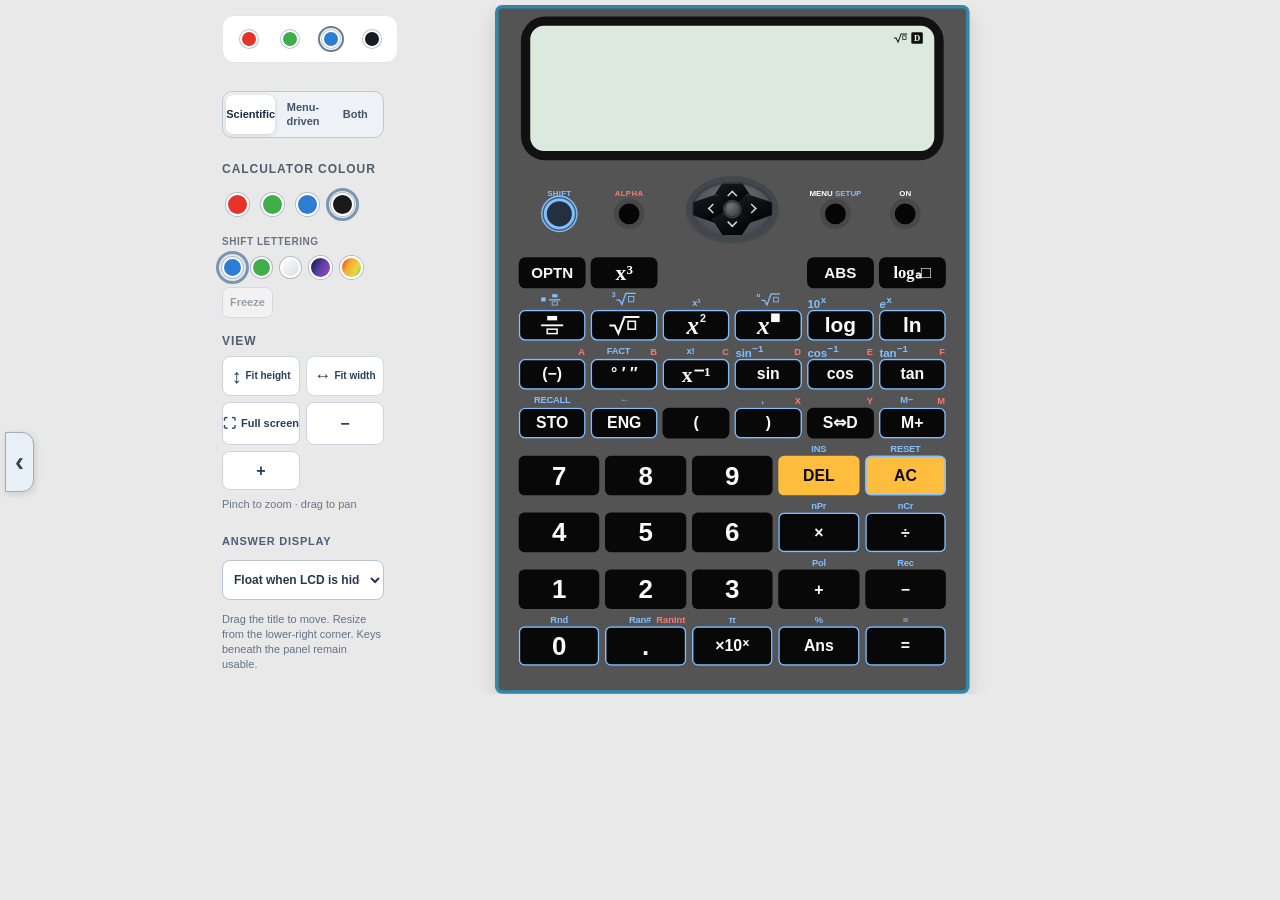
==== commit 00f5ee77: "Load revised compact calculator viewport on the live page" ====
--- a/index.html
+++ b/index.html
@@ -641,7 +641,7 @@
  else if(k==='Escape'){add('AC');e.preventDefault()}
 });
 render();
-</script><script src="enhancements.js?v=5"></script><script src="alpha-variables.js?v=4"></script><script src="exact-output.js?v=3"></script><script src="lcd-menus.js?v=6"></script><script src="math-templates.js?v=13"></script><script src="random-functions.js?v=2"></script><script src="calculator-skins.js?v=7"></script><script src="lcd-autofit.js?v=5"></script><script src="lcd-palette.js?v=1"></script><script src="calculator-viewport.js?v=12"></script><script src="result-focus.js?v=1"></script><script src="calculator-gestures.js?v=1"></script><script src="calculator-feedback.js?v=1"></script><script src="calculator-display.js?v=2"></script><script id="shift-ink-controller">
+</script><script src="enhancements.js?v=5"></script><script src="alpha-variables.js?v=4"></script><script src="exact-output.js?v=3"></script><script src="lcd-menus.js?v=6"></script><script src="math-templates.js?v=13"></script><script src="random-functions.js?v=2"></script><script src="calculator-skins.js?v=7"></script><script src="lcd-autofit.js?v=5"></script><script src="lcd-palette.js?v=1"></script><script src="calculator-viewport.js?v=13"></script><script src="result-focus.js?v=1"></script><script src="calculator-gestures.js?v=1"></script><script src="calculator-feedback.js?v=1"></script><script src="calculator-display.js?v=2"></script><script id="shift-ink-controller">
 /* Five mutually exclusive SHIFT choices. Galaxy and Rainbow share ONE
    two-dimensional colour field across labels, key outlines, SHIFT and case.
    No key geometry or calculator engine is changed. */
